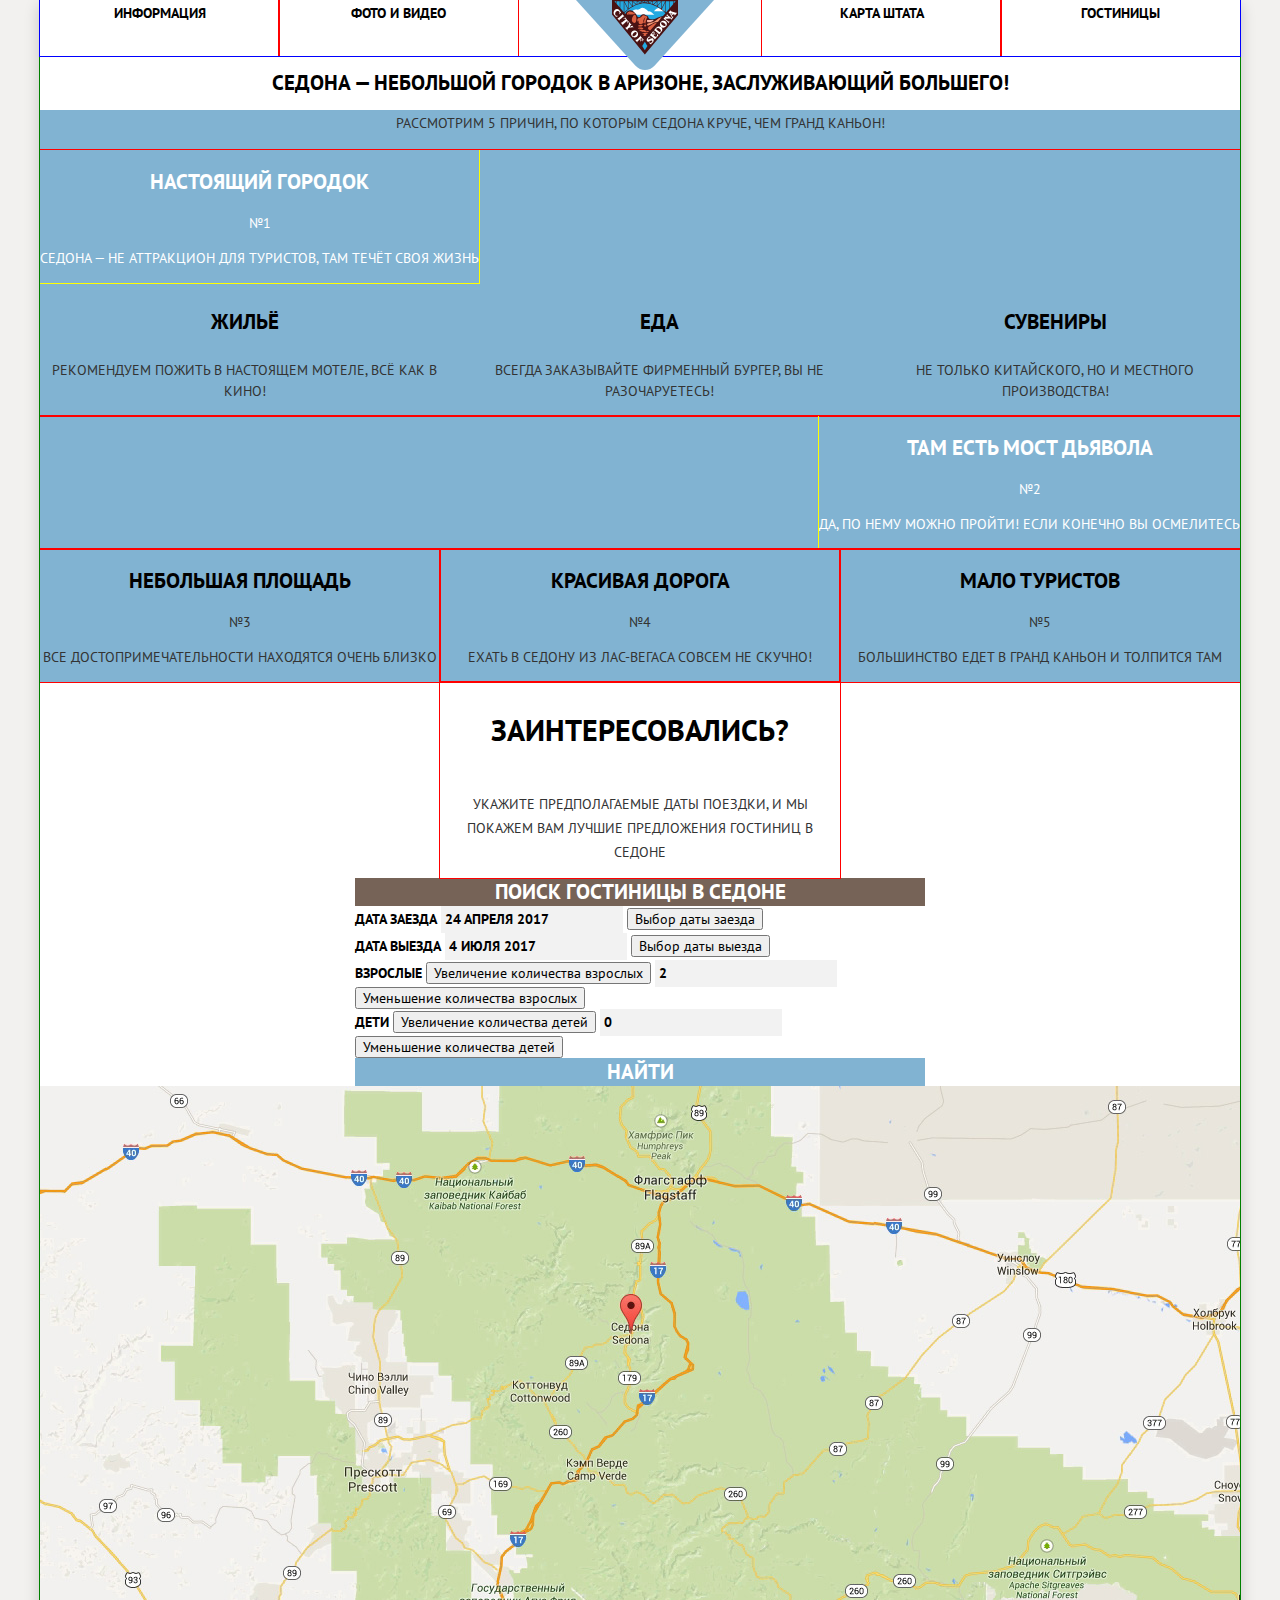
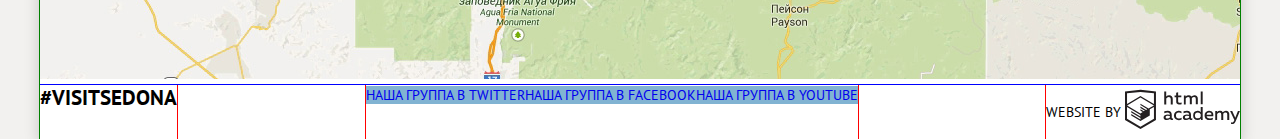
==== index.html @ 9b97a32b "Добавляет макросетки в index.himl и hotels.html" ====
<!DOCTYPE html>
<html lang="ru">

<head>
  <meta charset="utf-8">
  <title>Сайт города Седона</title>
  <link href="https://fonts.googleapis.com/css?family=PT+Sans:400,700&display=swap&subset=cyrillic" rel="stylesheet">
  <link href="css/normalize.css" rel="stylesheet">
  <link href="css/style.css" rel="stylesheet">
</head>

<body>
  <div class="wrapper">
    <!-- Шапка сайта -->
    <header class="header">
      <img class="header__logo" src="img/logo-sedona.svg" width="140" height="70" alt="Лого сайта Седона">
      <nav class="header__navigaion navigation-header">
        <ul class="navigation-header__list">
          <li class="navigation-header__item">
            <a class="navigation-header__link" href="info.html">Информация</a>
          </li>
          <li class="navigation-header__item">
            <a class="navigation-header__link" href="media.html">Фото и видео</a>
          </li>
          <li class="navigation-header__item">
            <a class="navigation-header__link" href="maps.html">Карта штата</a>
          </li>
          <li class="navigation-header__item">
            <a class="navigation-header__link" href="hotels.html">Гостиницы</a>
          </li>
        </ul>
      </nav>
    </header>

    <!-- Главное содержимое страницы -->
    <main class="main">
      <div class="welcome-banner"></div>
      <h1 class="main__title">Седона — небольшой городок в Аризоне,
        заслуживающий большего!
      </h1>

      <!-- Раздел преимуществ -->
      <section class="features">
        <h2 class="visually-hidden">Преимущества</h2>
        <p class="features__title">Рассмотрим 5 причин, по которым Седона круче, чем гранд каньон!</p>
        <ul class="features__list">
          <li class="features__item features-item item-image">
            <div class="features__wrapper">
              <h3 class="features-item__title features-item__title--text-white">Настоящий городок</h3>
              <p class="features-item__item-number features-item__item-number--text-white">№1</p>
              <p class="features-item__description features-item__description--text-white">Седона — не аттракцион для
                туристов, там течёт своя жизнь</p>
            </div>
            <ul class="city-attractions">
              <li class="city-attractions__item">
                <h4 class="city-attractions__title">Жильё</h4>
                <p class="city-attractions__description">Рекомендуем пожить в настоящем мотеле, всё как в кино!</p>
              </li>
              <li class="city-attractions__item">
                <h4 class="city-attractions__title">Еда</h4>
                <p class="city-attractions__description">Всегда заказывайте фирменный бургер, вы не разочаруетесь!</p>
              </li>
              <li class="city-attractions__item">
                <h4 class="city-attractions__title">Сувениры</h4>
                <p class="city-attractions__description">Не только китайского, но и местного производства!</p>
              </li>
            </ul>
          </li>
          <li class="features__item features-item item-image">
            <div class="features__wrapper">
              <h3 class="features-item__title features-item__title--text-white">Там есть Мост дьявола</h3>
              <p class="features-item__item-number features-item__item-number--text-white">№2</p>
              <p class="features-item__description features-item__description--text-white">Да, по нему можно пройти! Если
                конечно вы осмелитесь</p>
            </div>
          </li>
          <li class="features__item features-item">
            <h3 class="features-item__title">Небольшая площадь</h3>
            <p class="features-item__item-number">№3</p>
            <p class="features-item__description">Все достопримечательности находятся очень близко</p>
          </li>
          <li class="features__item features-item">
            <h3 class="features-item__title">Красивая дорога</h3>
            <p class="features-item__item-number">№4</p>
            <p class="features-item__description">Ехать в Седону из Лас-Вегаса совсем не скучно!</p>
          </li>
          <li class="features__item features-item">
            <h3 class="features-item__title">Мало туристов</h3>
            <p class="features-item__item-number">№5</p>
            <p class="features-item__description">Большинство едет в гранд каньон и толпится там</p>
          </li>
        </ul>
      </section>

      <!-- Раздел по поиску отеля -->
      <section class="hotel-search">
        <h2 class="visually-hidden">Поиск гостиницы в седоне</h2>
        <div class="hotel-search__wrapper-text">
          <p class="hotel-search__question">Заинтересовались?</p>
          <p class="hotel-search__description">
            Укажите предполагаемые даты поездки,
            и мы покажем вам лучшие предложения гостиниц в седоне
          </p>
        </div>
        <div class="hotel-search__wrapper-form">
          <button class="hotel-search__button hotel-search__button-popup" type="button">Поиск гостиницы в Седоне</button>
          <form class="hotel-search__popup-form" action="https://echo.htmlacademy.ru" method="post">
            <label class="hotel-search__field">
              <span class="hotel-search__field-name">Дата заезда</span>
              <input class="hotel-search__input" type="text" name="arrival-date" value="" placeholder="24 апреля 2017">
              <button class="hotel-search__icon-date" type="button">Выбор даты заезда</button>
            </label>
            <label class="hotel-search__field">
              <span class="hotel-search__field-name">Дата выезда</span>
              <input class="hotel-search__input" type="text" name="departure-date" value="" placeholder="4 июля 2017">
              <button class="hotel-search__icon-date" type="button">Выбор даты выезда</button>
            </label>
            <label class="hotel-search__field">
              <span class="hotel-search__field-name">Взрослые</span>
              <button class="hotel-search__icon-plus" type="button">Увеличение количества взрослых</button>
              <input class="hotel-search__input" type="text" name="adults" value="" placeholder="2">
              <button class="hotel-search__icon-minus" type="button">Уменьшение количества взрослых</button>
            </label>
            <label class="hotel-search__field">
              <span class="hotel-search__field-name">Дети</span>
              <button class="hotel-search__icon-plus" type="button">Увеличение количества детей</button>
              <input class="hotel-search__input" type="text" name="children" value="" placeholder="0">
              <button class="hotel-search__icon-minus" type="button">Уменьшение количества детей</button>
            </label>
            <button class="hotel-search__button hotel-search__button-search" type="submit">Найти</button>
          </form>
        </div>
      </section>

      <!-- Раздел с картой -->
      <section class="map">
        <h2 class="map__title visually-hidden">Карта</h2>
        <a href="#" class="map__link">
          <img class="map__image" src="img/map.jpg" width="1200" height="593" alt="Карта">
        </a>
      </section>

    </main>

    <!-- Подвал сайта -->
    <footer class="footer">
      <span class="footer__hashtag">#visitsedona</span>
      <ul class="footer__socials-list">
        <li class="footer__socials-item">
          <a href="#" class="footer__socials-link footer__socials-link--twitter">Наша группа в Twitter</a>
        </li>
        <li class="footer__socials-item">
          <a href="#" class="footer__socials-link footer__socials-link--facebook">Наша группа в Facebook</a>
        </li>
        <li class="footer__socials-item">
          <a href="#" class="footer__socials-link footer__socials-link--youtube">Наша группа в Youtube</a>
        </li>
      </ul>
      <div class="footer__wrapper-developer">
        <p class="footer__developer-name">Website by</p>
        <span class="footer__logo">
          <a class="footer__developer-link" href="https://htmlacademy.ru/intensive/htmlcss">
            <img class="footer__developer-image" src="img/logo-htmlacademy.svg" width="115" height="41"
              alt="htmlacademy.ru">
          </a>
        </span>
      </div>
    </footer>
  </div>
</body>

</html>
---- css/style.css ----
html {
  box-sizing: border-box;
}

*, *::after, *::before {
  box-sizing: inherit;
}

body {
  margin: 0;
  padding: 0;
  font-family: "PT Sans", Arial, sans-serif;
  font-size: 14px;
  line-height: 21px;
  font-weight: 400;
  color: #000000;
  text-transform: uppercase;
  background-color: #f2f1ef;
}

a {
  text-decoration: none;
}

.visually-hidden {
  position: absolute;
  width: 1px;
  height: 1px;
  margin: -1px;
  border: 0;
  padding: 0;
  white-space: nowrap;
  clip-path: inset(100%);
  clip: rect(0 0 0 0);
  overflow: hidden;
}

.wrapper {
  outline: 1px solid #008000;
  width: 1200px;
  background-color: #ffffff;
  margin: 0 auto;
  box-shadow: 0px 5px 15px 0px rgba(0, 1, 1, 0.2);
}

/* Стили Header */
.header {
  position: relative;
}

.header__logo {
  position: absolute;
  top: 0;
  left: 44.6%;
}

.navigation-header {
  line-height: 26px;
}

.navigation-header__list {
  display: flex;
  align-items: center;
  list-style: none;
  margin: 0;
  padding:0;
  outline: 1px solid blue;
}

.navigation-header__item {
  flex-basis: 239px;
  text-align: center;
  min-height: 56px;
  outline: 1px solid red;
}

.navigation-header__item:nth-child(3) {
  margin-left: auto;
}

.navigation-header__link {
  color: #000000;
  font-weight: 700;
}

.navigation-header__link:hover,
.navigation-header__link:focus {
  color: #81b3d2;
}

.navigation-header__link:active {
  color: rgba(0, 0, 0, 0.3);
}

.navigation-header__link--current {
  color: #766357;
}

/* Стили index.html */

.main__title {
  font-size: 21px;
  line-height: 26px;
  font-weight: 700;
  text-align: center;
}

.features {
  background-color: #81b3d2;
}

.features__list {
  display: flex;
  flex-wrap: wrap;
  list-style: none;
  margin: 0;
  padding: 0;
}

.features__item {
  flex-basis: 1150px;
  flex-grow: 1;
  outline: 1px solid red;
}

.features__wrapper {
  display: inline-block;
  outline: 1px solid yellow;
}

/* .features__item:nth-child(1),
.features__item:nth-child(2) {
  margin-right: auto;
} */

.features__item:nth-child(2) {
  text-align: right;
}

.features__item:nth-child(3),
.features__item:nth-child(4),
.features__item:nth-child(5) {
  flex-basis: 140px;
}

.features__title {
  font-size: 14px;
  line-height: 26px;
  color: #333333;
  text-align: center;
}

.features-item__title {
  font-size: 21px;
  font-weight: 700;
  text-align: center;
}

.features-item__item-number,
.features-item__description {
  color: #333333;
  text-align: center;
}

.features-item__title--text-white,
.features-item__item-number--text-white,
.features-item__description--text-white {
  color: #ffffff;
}

.city-attractions {
  display: flex;
  flex-grow: 1;
  list-style: none;
  margin: 0;
  padding: 0;
  color: #000000;
}

.city-attractions__title {
  font-size: 21px;
  font-weight: 700;
  text-align: center;
}

.city-attractions__description {
  color: #333333;
  text-align: center;
}

.hotel-search__wrapper-text{
  display:flex;
  flex-direction: column;
  align-items: center;
  width: 400px;
  outline: 1px solid red;
  margin: 0 auto;
}

.hotel-search__question {
  font-size: 30px;
  line-height: 36px;
  font-weight: 700;
}

.hotel-search__description {
  line-height: 24px;
  color: #333333;
  text-align: center;
}

.hotel-search__wrapper-form {
  display: flex;
  flex-direction: column;
  width: 570px;
  margin: 0 auto;
}

.hotel-search__button {
  font: inherit;
  font-size: 21px;
  line-height: 26px;
  font-weight: 700;
  color: #ffffff;
  text-align: center;
  vertical-align: middle;
  text-transform: uppercase;

  border: none;
}

.hotel-search__button-popup {
  background-color: #766357;
}

.hotel-search__button-popup:hover,
.hotel-search__button-popup:focus {
  background-color: #604e43;
}

.hotel-search__button-popup:active {
  color: rgba(255, 255, 255, 0.3);
  background-color: #503e33;
}

.hotel-search__popup-form {
  display: flex;
  flex-direction: column;
}

.hotel-search__field-name {
  line-height: 26px;
  font-weight: 700;
}

.hotel-search__input {
  font: inherit;
  font-weight: 700;
  text-transform: uppercase;

  background-color: #f2f2f2;
  border: 2px solid #f2f2f2;
}

.hotel-search__input:hover {
  background-color: #ebebeb;
}

.hotel-search__input:focus {
  background-color: #ffffff;
}

::-moz-placeholder {
  opacity: 1;
}

.hotel-search__input::-webkit-input-placeholder { /* Chrome/Opera/Safari */
  color: #000000;
}
.hotel-search__input::-moz-placeholder { /* Firefox 19+ */
  color: #000000;
}
.hotel-search__input:-ms-input-placeholder { /* IE 10+ */
  color: #000000;
}
.hotel-search__input:-moz-placeholder { /* Firefox 18- */
  color: #000000;
}

.hotel-search__button-search {
  background-color: #81b3d2;
}

.hotel-search__button-search:hover,
.hotel-search__button-search:focus {
  background-color: #669ec0;
}

.hotel-search__button-search:active {
  color: rgba(255, 255, 255, 0.3);
  background-color: #5496bd;
}

.map__image {
  background-color: #f2f1ef;
}

/* Стили hotels.html */

.form-inner {
  display: flex;
  background-color: #5496bd;
  outline: 2px solid blue;
}

.form-inner__form-group:nth-child(2) {
  margin-right: auto;
}

.form-inner__list,
.sorting__list,
.sorting__direction-list,
.catalog__list {
  list-style: none;
  margin: 0;
  padding: 0;
}

.form-inner__form-title {
  font-size: 16px;
  font-weight: 700;
  color: #ffffff;
}

.form-inner__label {
  color: #ffffff;
}

.form-inner__input {
  background-color: transparent;
  border: 2px solid #ffffff;
  border-radius: 2px;
}

.form-inner__input--text {
  color: #ffffff;
  text-align: center;
}

.form-inner__button-show {
  font: inherit;
  color: #ffffff;
  background-color: transparent;
  border: 2px solid #ffffff;
  border-radius: 2px;
  text-align: center;
}

.form-inner__button-show:hover,
.form-inner__button-show:active,
.form-inner__button-show:focus{
  color: #000000;
  background-color: #ffffff;
  border: 2px solid #ffffff;
}

.sorting {
  display: flex;
  align-items: center;
}

.sorting__list,
.sorting__direction-list {
  display: flex;
}

.sorting__list {
  margin-right: auto;
}

.sorting__text,
.catalog__title-link {
  font-size: 21px;
  line-height: 26px;
  font-weight: 700;
}

.sorting__title,
.sorting__link {
  font-size: 12px;
  line-height: 18px;
}

.sorting__link,
.sorting__direction-link {
  color: rgba(0, 0, 0, 0.3);
}

.sorting__link {
  border-bottom: 1px dotted #81b3d2;
}

.sorting__link:hover,
.sorting__link:focus,
.sorting__direction-link:hover,
.sorting__direction-link:focus {
  color: #81b3d2;
}

.sorting__link:active,
.sorting__direction-link:active {
  color: #000000;
  border: none;
}

.sorting__link--current,
.sorting__direction-link--current {
  color: #81b3d2;
}

.catalog__item {
  display: flex;
  outline: 2px solid orange;
}

.catalog__image {
  background-color: #5496bd;
}

.catalog__title {
  margin: 0;
  padding: 0;
}

.catalog__title-link {
  color: #000000;
}

.catalog__title-link:hover,
.catalog__title-link:focus {
  color: #81b3d2;
}

.catalog__title-link:active {
  color: rgba(0, 0, 0, 0.3);
}

.catalog__container {
  display: flex;
}

.catalog__type-hotel,
.catalog__cost {
  color: #333333;
}

.catalog__button {
  color: #ffffff;
  font-weight: 700;
  text-align: center;
}

.catalog__button--more-details {
  background-color: #81b3d2;
}

.catalog__button--more-details:hover,
.catalog__button--more-details:focus {
  background-color: #669ec0;
}

.catalog__button--more-details:active {
  color: rgba(255, 255, 255, 0.3);
  background-color: #5496bd;
}

.catalog__button--booking {
  background-color: #766357;
}

.catalog__button--booking:hover,
.catalog__button--booking:focus {
  background-color: #604e43;
}

.catalog__button--booking:active {
  color: rgba(255, 255, 255, 0.3);
  background-color: #503e33;
}

.catalog__raiting {
  margin-left: auto;
}

.catalog__raiting-stars {
  background-color: #81b3d2;
}

.catalog__raiting-numbers {
  color: #666666;
  text-align: center;
  background-color: #f2f2f2;
}

/* Стили Footer */

.footer {
  display: flex;
  outline: 1px solid blue;
}

.footer__hashtag {
  outline: 1px solid red;
  margin-right: auto;
  font-size: 21px;
  font-weight: 700;
  line-height: 26px;
  color: #000000;
}

.footer__socials-list {
  display: flex;
  outline: 1px solid red;
  list-style: none;
  margin: 0;
  padding: 0;
}

.footer__socials-link {
  background-color: #81b3d2;
}

.footer__socials-link:hover,
.footer__socials-link:focus {
  background-color: #669ec0;;
}

.footer__socials-link:active {
  background-color: #5496bd;;;
}

.footer__wrapper-developer {
  outline: 1px solid red;
  margin-left: auto;
}

.footer__developer-name {
  display: inline-block;
  line-height: 26px;
  vertical-align: middle;
}

.footer__logo {
  display: inline-block;
  vertical-align: middle;
}
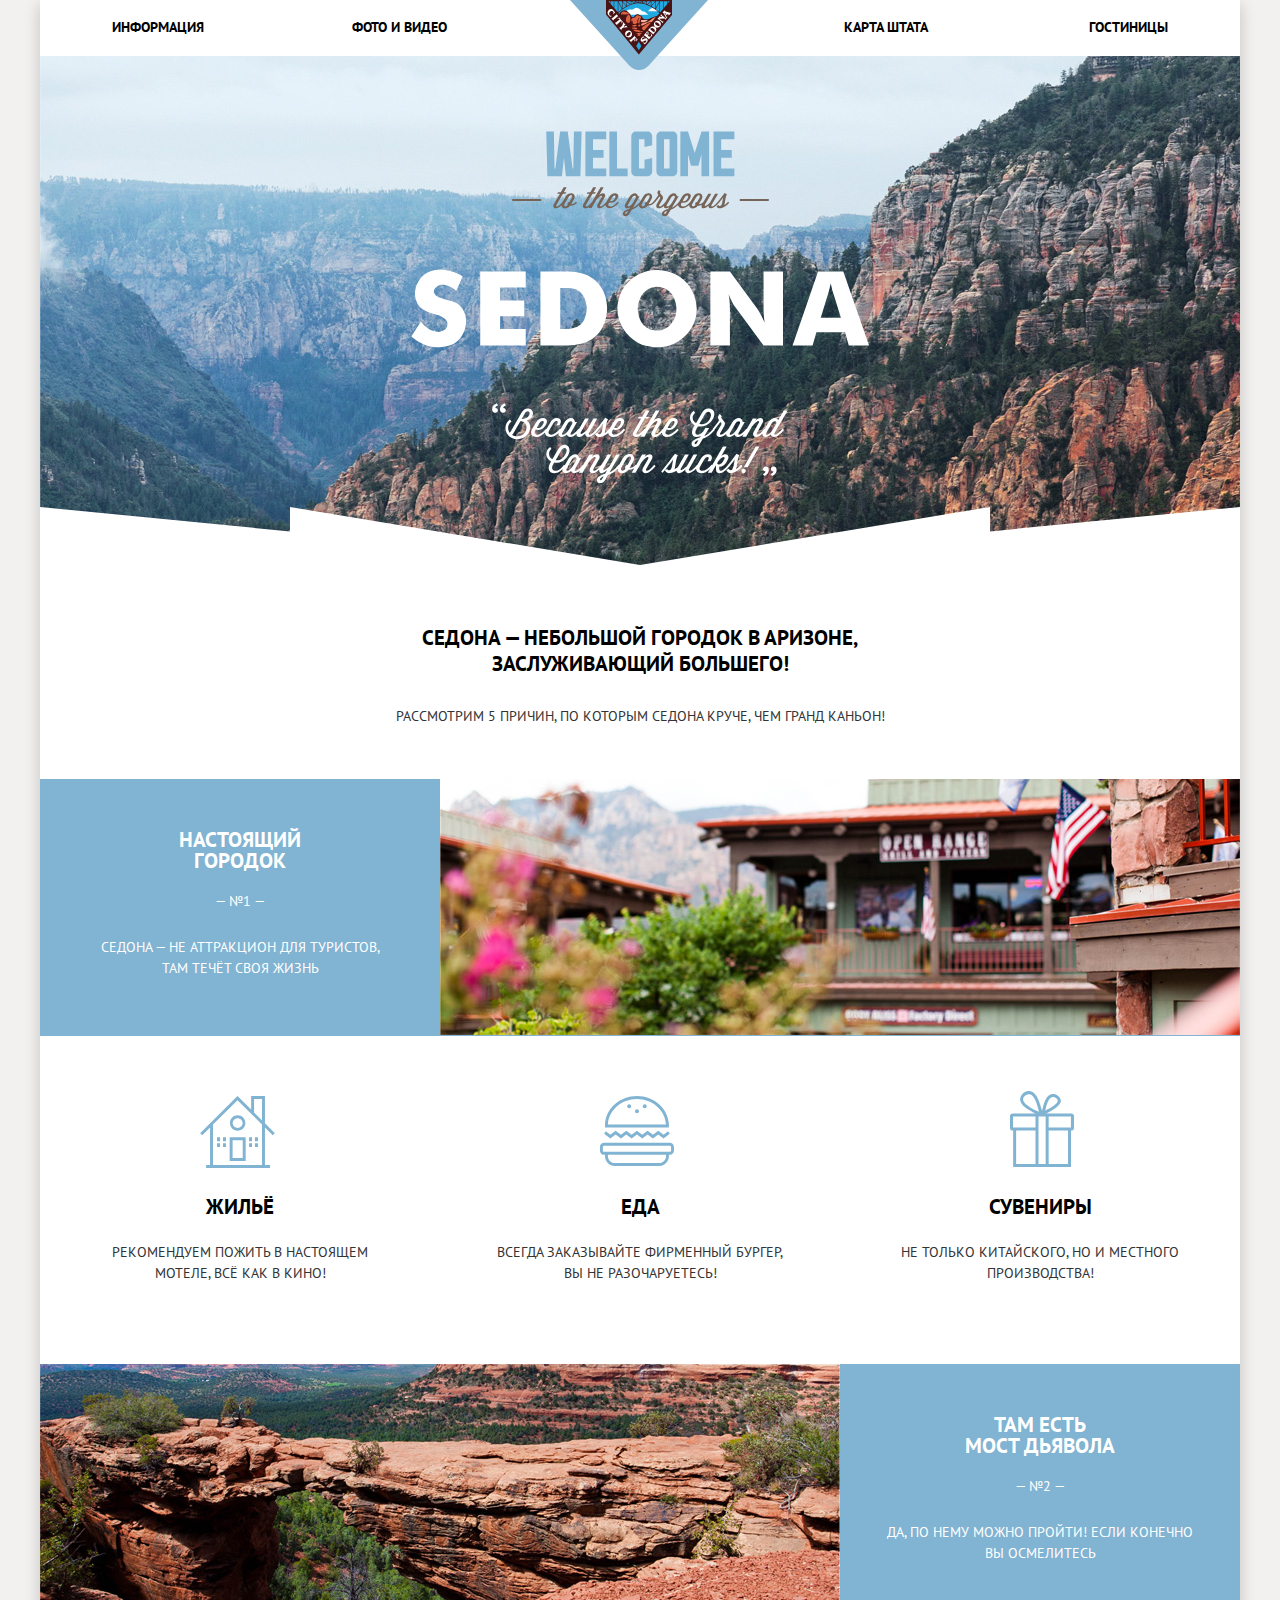
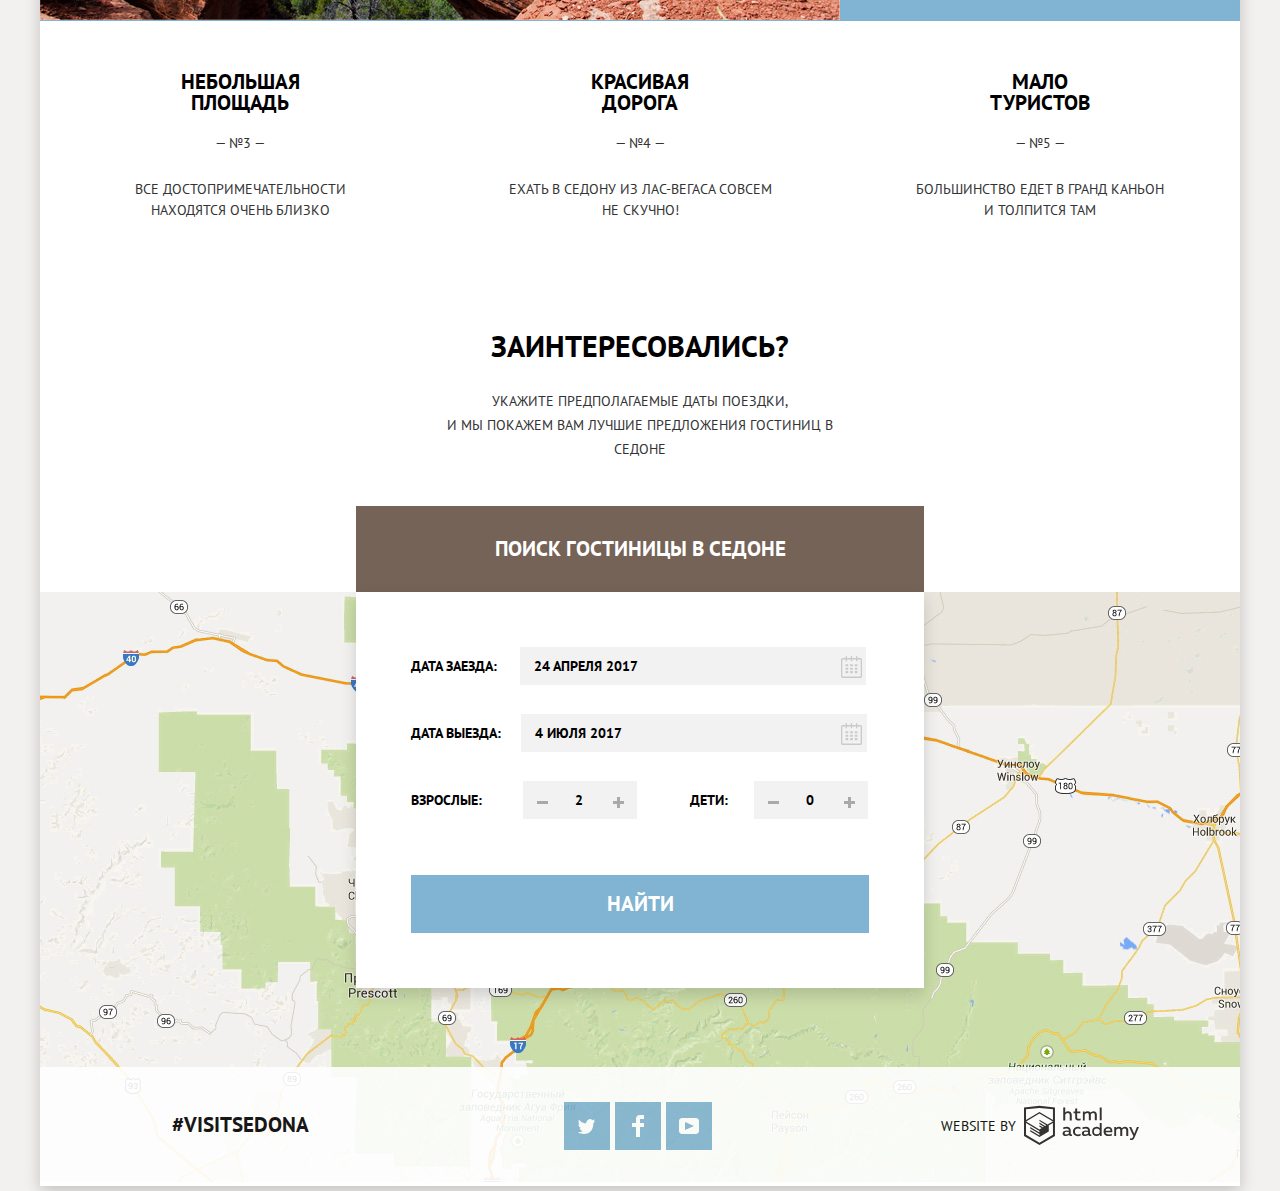
==== commit 6a393ac5: "Добавляет разметку и стиля для декоративных элеметнов" ====
--- a/index.html
+++ b/index.html
@@ -16,16 +16,16 @@
       <img class="header__logo" src="img/logo-sedona.svg" width="140" height="70" alt="Лого сайта Седона">
       <nav class="header__navigaion navigation-header">
         <ul class="navigation-header__list">
-          <li class="navigation-header__item">
+          <li class="navigation-header__item navigation-header__item--left">
             <a class="navigation-header__link" href="info.html">Информация</a>
           </li>
-          <li class="navigation-header__item">
+          <li class="navigation-header__item navigation-header__item--left">
             <a class="navigation-header__link" href="media.html">Фото и видео</a>
           </li>
-          <li class="navigation-header__item">
+          <li class="navigation-header__item navigation-header__item--right">
             <a class="navigation-header__link" href="maps.html">Карта штата</a>
           </li>
-          <li class="navigation-header__item">
+          <li class="navigation-header__item navigation-header__item--right">
             <a class="navigation-header__link" href="hotels.html">Гостиницы</a>
           </li>
         </ul>
@@ -46,48 +46,48 @@
         <ul class="features__list">
           <li class="features__item features-item item-image">
             <div class="features__wrapper">
-              <h3 class="features-item__title features-item__title--text-white">Настоящий городок</h3>
+              <h3 class="features-item__title features-item__title--text-white">Настоящий<br>городок</h3>
               <p class="features-item__item-number features-item__item-number--text-white">№1</p>
               <p class="features-item__description features-item__description--text-white">Седона — не аттракцион для
-                туристов, там течёт своя жизнь</p>
+                туристов,<br>там течёт своя жизнь</p>
             </div>
             <ul class="city-attractions">
               <li class="city-attractions__item">
                 <h4 class="city-attractions__title">Жильё</h4>
-                <p class="city-attractions__description">Рекомендуем пожить в настоящем мотеле, всё как в кино!</p>
+                <p class="city-attractions__description">Рекомендуем пожить в настоящем<br> мотеле, всё как в кино!</p>
               </li>
               <li class="city-attractions__item">
                 <h4 class="city-attractions__title">Еда</h4>
-                <p class="city-attractions__description">Всегда заказывайте фирменный бургер, вы не разочаруетесь!</p>
+                <p class="city-attractions__description">Всегда заказывайте фирменный бургер,<br> вы не разочаруетесь!</p>
               </li>
               <li class="city-attractions__item">
                 <h4 class="city-attractions__title">Сувениры</h4>
-                <p class="city-attractions__description">Не только китайского, но и местного производства!</p>
+                <p class="city-attractions__description">Не только китайского, но и местного<br> производства!</p>
               </li>
             </ul>
           </li>
           <li class="features__item features-item item-image">
-            <div class="features__wrapper">
-              <h3 class="features-item__title features-item__title--text-white">Там есть Мост дьявола</h3>
+            <div class="features__wrapper features__wrapper--right">
+              <h3 class="features-item__title features-item__title--text-white">Там есть<br> Мост дьявола</h3>
               <p class="features-item__item-number features-item__item-number--text-white">№2</p>
               <p class="features-item__description features-item__description--text-white">Да, по нему можно пройти! Если
-                конечно вы осмелитесь</p>
+                конечно<br> вы осмелитесь</p>
             </div>
           </li>
           <li class="features__item features-item">
-            <h3 class="features-item__title">Небольшая площадь</h3>
+            <h3 class="features-item__title">Небольшая<br> площадь</h3>
             <p class="features-item__item-number">№3</p>
-            <p class="features-item__description">Все достопримечательности находятся очень близко</p>
+            <p class="features-item__description">Все достопримечательности<br> находятся очень близко</p>
           </li>
           <li class="features__item features-item">
-            <h3 class="features-item__title">Красивая дорога</h3>
+            <h3 class="features-item__title">Красивая<br> дорога</h3>
             <p class="features-item__item-number">№4</p>
-            <p class="features-item__description">Ехать в Седону из Лас-Вегаса совсем не скучно!</p>
+            <p class="features-item__description">Ехать в Седону из Лас-Вегаса совсем<br> не скучно!</p>
           </li>
           <li class="features__item features-item">
-            <h3 class="features-item__title">Мало туристов</h3>
+            <h3 class="features-item__title">Мало<br> туристов</h3>
             <p class="features-item__item-number">№5</p>
-            <p class="features-item__description">Большинство едет в гранд каньон и толпится там</p>
+            <p class="features-item__description">Большинство едет в гранд каньон<br> и толпится там</p>
           </li>
         </ul>
       </section>
@@ -98,7 +98,7 @@
         <div class="hotel-search__wrapper-text">
           <p class="hotel-search__question">Заинтересовались?</p>
           <p class="hotel-search__description">
-            Укажите предполагаемые даты поездки,
+            Укажите предполагаемые даты поездки,<br>
             и мы покажем вам лучшие предложения гостиниц в седоне
           </p>
         </div>
@@ -106,27 +106,61 @@
           <button class="hotel-search__button hotel-search__button-popup" type="button">Поиск гостиницы в Седоне</button>
           <form class="hotel-search__popup-form" action="https://echo.htmlacademy.ru" method="post">
             <label class="hotel-search__field">
-              <span class="hotel-search__field-name">Дата заезда</span>
-              <input class="hotel-search__input" type="text" name="arrival-date" value="" placeholder="24 апреля 2017">
-              <button class="hotel-search__icon-date" type="button">Выбор даты заезда</button>
+              <span class="hotel-search__field-name hotel-search__field-name--arrival-date">Дата заезда:</span>
+              <input class="hotel-search__input hotel-search__input--date" type="text" name="arrival-date" value="" placeholder="24 апреля 2017">
+              <button class="hotel-search__icon-date" type="button">
+                <span class="visually-hidden hotel-search__icon-date-text">
+                  Выбор даты заезда
+                </span>
+                <svg xmlns="http://www.w3.org/2000/svg" width="21" height="22" viewbox="0 0 21 22">
+                  <path d="M19.251 2.025h-2.845V.648c0-.381-.294-.689-.656-.689-.363 0-.656.308-.656.689v1.377h-3.938V.648c0-.381-.294-.689-.655-.689-.363 0-.657.308-.657.689v1.377H5.906V.648c0-.381-.294-.689-.656-.689-.363 0-.657.308-.657.689v1.377H1.75C.784 2.025 0 2.847 0 3.862v16.302C0 21.179.784 22 1.75 22h17.501c.966 0 1.749-.821 1.749-1.836V3.862c0-1.015-.783-1.837-1.749-1.837zm.437 18.139a.448.448 0 0 1-.437.459H1.75a.45.45 0 0 1-.438-.459V3.862a.45.45 0 0 1 .438-.459h2.844v1.378c0 .381.294.689.657.689.362 0 .656-.308.656-.689V3.403h3.938v1.378c0 .381.294.689.657.689.361 0 .655-.308.655-.689V3.403h3.938v1.378c0 .381.293.689.656.689.362 0 .656-.308.656-.689V3.403h2.845c.241 0 .437.206.437.459v16.302z"/>
+                  <path d="M4.594 8.225h2.625v2.066H4.594zM4.594 11.668h2.625v2.067H4.594zM4.594 15.112h2.625v2.066H4.594zM9.188 15.112h2.625v2.066H9.188zM9.188 11.668h2.625v2.067H9.188zM9.188 8.225h2.625v2.066H9.188zM13.781 15.112h2.625v2.066h-2.625zM13.781 11.668h2.625v2.067h-2.625zM13.781 8.225h2.625v2.066h-2.625z"/>
+                </svg>
+              </button>
             </label>
             <label class="hotel-search__field">
-              <span class="hotel-search__field-name">Дата выезда</span>
-              <input class="hotel-search__input" type="text" name="departure-date" value="" placeholder="4 июля 2017">
-              <button class="hotel-search__icon-date" type="button">Выбор даты выезда</button>
+              <span class="hotel-search__field-name hotel-search__field-name--departure-date">Дата выезда:</span>
+              <input class="hotel-search__input hotel-search__input--date" type="text" name="departure-date" value="" placeholder="4 июля 2017">
+              <button class="hotel-search__icon-date" type="button">
+                <span class="visually-hidden hotel-search__icon-date-text">
+                  Выбор даты выезда
+                </span>
+                <svg xmlns="http://www.w3.org/2000/svg" width="21" height="22" viewbox="0 0 21 22">
+                  <path d="M19.251 2.025h-2.845V.648c0-.381-.294-.689-.656-.689-.363 0-.656.308-.656.689v1.377h-3.938V.648c0-.381-.294-.689-.655-.689-.363 0-.657.308-.657.689v1.377H5.906V.648c0-.381-.294-.689-.656-.689-.363 0-.657.308-.657.689v1.377H1.75C.784 2.025 0 2.847 0 3.862v16.302C0 21.179.784 22 1.75 22h17.501c.966 0 1.749-.821 1.749-1.836V3.862c0-1.015-.783-1.837-1.749-1.837zm.437 18.139a.448.448 0 0 1-.437.459H1.75a.45.45 0 0 1-.438-.459V3.862a.45.45 0 0 1 .438-.459h2.844v1.378c0 .381.294.689.657.689.362 0 .656-.308.656-.689V3.403h3.938v1.378c0 .381.294.689.657.689.361 0 .655-.308.655-.689V3.403h3.938v1.378c0 .381.293.689.656.689.362 0 .656-.308.656-.689V3.403h2.845c.241 0 .437.206.437.459v16.302z"/>
+                  <path d="M4.594 8.225h2.625v2.066H4.594zM4.594 11.668h2.625v2.067H4.594zM4.594 15.112h2.625v2.066H4.594zM9.188 15.112h2.625v2.066H9.188zM9.188 11.668h2.625v2.067H9.188zM9.188 8.225h2.625v2.066H9.188zM13.781 15.112h2.625v2.066h-2.625zM13.781 11.668h2.625v2.067h-2.625zM13.781 8.225h2.625v2.066h-2.625z"/>
+                </svg>
+              </button>
             </label>
-            <label class="hotel-search__field">
-              <span class="hotel-search__field-name">Взрослые</span>
-              <button class="hotel-search__icon-plus" type="button">Увеличение количества взрослых</button>
-              <input class="hotel-search__input" type="text" name="adults" value="" placeholder="2">
-              <button class="hotel-search__icon-minus" type="button">Уменьшение количества взрослых</button>
-            </label>
-            <label class="hotel-search__field">
-              <span class="hotel-search__field-name">Дети</span>
-              <button class="hotel-search__icon-plus" type="button">Увеличение количества детей</button>
-              <input class="hotel-search__input" type="text" name="children" value="" placeholder="0">
-              <button class="hotel-search__icon-minus" type="button">Уменьшение количества детей</button>
-            </label>
+            <div class="hotel-search__wrapper-label">
+              <label class="hotel-search__field">
+                <span class="hotel-search__field-name hotel-search__field-name--adults">Взрослые:</span>
+                <button class="hotel-search__icon-minus" type="button">
+                  <span class="visually-hidden hotel-search__icon-minus-text">
+                    Уменьшение количества взрослых
+                  </span>
+                </button>
+                <input class="hotel-search__input hotel-search__input--people-number" type="text" name="adults" value="" placeholder="2">
+                <button class="hotel-search__icon-plus" type="button">
+                  <span class="visually-hidden hotel-search__icon-plus-text">
+                    Увеличение количества взрослых
+                  </span>
+                </button>
+              </label>
+              <label class="hotel-search__field">
+                <span class="hotel-search__field-name hotel-search__field-name--children">Дети:</span>
+                <button class="hotel-search__icon-minus" type="button">
+                  <span class="visually-hidden hotel-search__icon-minus-text">
+                    Уменьшение количества детей
+                  </span>
+                </button>
+                <input class="hotel-search__input hotel-search__input--people-number" type="text" name="children" value="" placeholder="0">
+                <button class="hotel-search__icon-plus" type="button">
+                  <span span class="visually-hidden hotel-search__icon-plus-text">
+                    Увеличение количества детей
+                  </span>
+                </button>
+              </label>
+            </div>
             <button class="hotel-search__button hotel-search__button-search" type="submit">Найти</button>
           </form>
         </div>
@@ -135,9 +169,8 @@
       <!-- Раздел с картой -->
       <section class="map">
         <h2 class="map__title visually-hidden">Карта</h2>
-        <a href="#" class="map__link">
-          <img class="map__image" src="img/map.jpg" width="1200" height="593" alt="Карта">
-        </a>
+        <iframe src="https://www.google.com/maps/embed?pb=!1m18!1m12!1m3!1d418951.79386416427!2d-111.40577700808174!3d34.88052328887063!2m3!1f0!2f0!3f0!3m2!1i1024!2i768!4f13.1!3m3!1m2!1s0x872da132f942b00d%3A0x5548c523fa6c8efd!2z0KHQtdC00L7QvdCwLCDQkNGA0LjQt9C-0L3QsCA4NjMzNiwg0KHQqNCQ!5e0!3m2!1sru!2sru!4v1569522202751!5m2!1sru!2sru" width="1200" height="593" style="border:0;" allowfullscreen="">
+        </iframe>
       </section>
 
     </main>
@@ -147,21 +180,40 @@
       <span class="footer__hashtag">#visitsedona</span>
       <ul class="footer__socials-list">
         <li class="footer__socials-item">
-          <a href="#" class="footer__socials-link footer__socials-link--twitter">Наша группа в Twitter</a>
+          <a href="#" class="footer__socials-link footer__socials-link--twitter" aria-label="Наша группа в Twitter">
+            <span class="visually-hidden">Наша группа в Twitter</span>
+            <svg xmlns="http://www.w3.org/2000/svg" xmlns:xlink="http://www.w3.org/1999/xlink" width="17" height="15" viewbox="0 0 17 15">
+              <path fill="#FFF" d="M10.95.144c1.685-.496 2.984.27 3.577 1.179.673-.231 1.331-.481 2.011-.708a2.345 2.345 0 0 1-.857 1.768c.685.17 1.304-.491 1.304-.491-.169 1-1.006 1.788-1.563 2.024-.231 6.75-3.175 11.217-10.077 11.082h-.446c-.41 0-4.164-.46-4.898-1.887 2.271.196 3.893-.422 4.693-1.177-.96-.3-2.679-.477-2.979-2.95.349.106.564.228 1.19.119C1.705 8.247.374 7.53.448 5.33c.285.328 1.067.536 1.34.472C1.085 5.561-.182 2.442.894.85c1.818 1.854 3.735 3.606 7.152 3.773C8.254 2.33 9.183.793 10.95.144z"/>
+            </svg>
+          </a>
         </li>
         <li class="footer__socials-item">
-          <a href="#" class="footer__socials-link footer__socials-link--facebook">Наша группа в Facebook</a>
+          <a href="#" class="footer__socials-link footer__socials-link--facebook" aria-label="Наша группа в Facebook">
+            <span class="visually-hidden">Наша группа в Facebook</span>
+            <svg xmlns="http://www.w3.org/2000/svg" width="12" height="22" viewbox="0 0 12 22">
+              <path fill="#FFF" d="M12 4V0H8a4 4 0 0 0-4 4v4H0v4h4v10h4V12h4V8H8V4h4z"/>
+            </svg>
+          </a>
         </li>
         <li class="footer__socials-item">
-          <a href="#" class="footer__socials-link footer__socials-link--youtube">Наша группа в Youtube</a>
+          <a href="#" class="footer__socials-link footer__socials-link--youtube" aria-label="Наша группа в Youtube">
+            <span class="visually-hidden">Наша группа в Youtube</span>
+            <svg xmlns="http://www.w3.org/2000/svg" xmlns:xlink="http://www.w3.org/1999/xlink" width="20" height="16" viewbox="0 0 20 16">
+              <path fill="#FFF" d="M17 0H3C1.35 0 0 1.35 0 3v10c0 1.65 1.35 3 3 3h14c1.65 0 3-1.35 3-3V3c0-1.65-1.35-3-3-3zM6.027 11.998V4.002L15.014 8l-8.987 3.998z"/>
+            </svg>
+
+          </a>
         </li>
       </ul>
       <div class="footer__wrapper-developer">
         <p class="footer__developer-name">Website by</p>
         <span class="footer__logo">
           <a class="footer__developer-link" href="https://htmlacademy.ru/intensive/htmlcss">
-            <img class="footer__developer-image" src="img/logo-htmlacademy.svg" width="115" height="41"
-              alt="htmlacademy.ru">
+            <!-- <img class="footer__developer-image" src="img/logo-htmlacademy.svg" width="115" height="41"
+              alt="htmlacademy.ru"> -->
+            <svg id="Layer_1" data-name="Layer 1" xmlns="http://www.w3.org/2000/svg" width="115" height="41" viewbox="0 0 108.08 36.85"><title>logo-htmlacademy-small1</title>
+              <path d="M44.61,26.88a2,2,0,0,0,.55-0.1v1.33a3.25,3.25,0,0,1-1.18.21,1.67,1.67,0,0,1-1.67-1,4.84,4.84,0,0,1-3.14,1.08c-1.51,0-2.91-.83-2.91-2.55,0-2.13,2-2.79,3.71-2.79a11.08,11.08,0,0,1,2.17.25v-0.3c0-1-.76-1.77-2.19-1.77a7.42,7.42,0,0,0-3,.64v-1.7a10.21,10.21,0,0,1,3.19-.55c2.36,0,3.81,1.12,3.81,3.65v3a0.54,0.54,0,0,0,.49.59h0.17Zm-6.44-1.13A1.35,1.35,0,0,0,39.63,27h0.11a3.39,3.39,0,0,0,2.41-1V24.58a9.72,9.72,0,0,0-1.81-.21c-1,0-2.16.33-2.16,1.38h0Zm12.36-6.11a5,5,0,0,1,2.57.64V22a4.08,4.08,0,0,0-2.3-.7,2.75,2.75,0,1,0,0,5.49,5,5,0,0,0,2.43-.64v1.71a6.27,6.27,0,0,1-2.76.57A4.21,4.21,0,0,1,46,24.51q0-.21,0-0.41a4.32,4.32,0,0,1,4.18-4.46h0.38Zm12.17,7.24a2,2,0,0,0,.55-0.1v1.33a3.25,3.25,0,0,1-1.18.21,1.67,1.67,0,0,1-1.67-1,4.84,4.84,0,0,1-3.14,1.08c-1.51,0-2.91-.83-2.91-2.55,0-2.13,2-2.79,3.71-2.79a11.08,11.08,0,0,1,2.17.25v-0.3c0-1-.76-1.77-2.19-1.77a7.42,7.42,0,0,0-3,.64v-1.7a10.21,10.21,0,0,1,3.19-.55c2.36,0,3.81,1.12,3.81,3.65v3a0.54,0.54,0,0,0,.49.59h0.17Zm-6.44-1.13A1.35,1.35,0,0,0,57.73,27h0.11a3.39,3.39,0,0,0,2.41-1V24.58a9.72,9.72,0,0,0-1.81-.21c-1.06,0-2.16.33-2.16,1.38h0ZM73,16V28.2H71.35V26.88a3.88,3.88,0,0,1-3.19,1.54,4.4,4.4,0,0,1,0-8.78,3.81,3.81,0,0,1,3,1.3V16H73Zm-4.53,5.22a2.76,2.76,0,1,0,0,5.52A2.86,2.86,0,0,0,71.15,25V23A2.91,2.91,0,0,0,68.49,21.27ZM79,19.64c3.31,0,4.46,2.68,3.92,5.09H76.7c0.21,1.5,1.67,2.11,3.19,2.11a6.11,6.11,0,0,0,2.64-.59v1.6a7.14,7.14,0,0,1-3,.57C77,28.42,74.78,27,74.78,24a4.18,4.18,0,0,1,4-4.39H79Zm0.09,1.54a2.28,2.28,0,0,0-2.44,2.1v0.06H81.3A2,2,0,0,0,79.13,21.18Zm5.73,7V19.87h1.65v1a3.81,3.81,0,0,1,2.78-1.27A2.86,2.86,0,0,1,91.89,21a4.12,4.12,0,0,1,2.91-1.33A3.06,3.06,0,0,1,98,23V28.2h-1.9V23.05a1.59,1.59,0,0,0-1.42-1.75H94.42a2.8,2.8,0,0,0-2.07,1.12V28.2h-1.9V23.05A1.59,1.59,0,0,0,89,21.31H88.8a3,3,0,0,0-2.21,1.29v5.63H84.86Zm21.31-8.33h1.9l-3.91,9.46c-0.9,2.17-2.09,2.86-3.35,2.86a4.76,4.76,0,0,1-1.1-.14V30.46a2.86,2.86,0,0,0,.85.12c0.9,0,1.58-.64,2.07-1.9l0.17-.42-4-8.4h2l2.86,6.29ZM38.73,1.46V6.22a3.81,3.81,0,0,1,2.7-1.14,3.25,3.25,0,0,1,3.44,3.4v5.15H43V8.72a1.81,1.81,0,0,0-1.61-2h-0.3a2.93,2.93,0,0,0-2.32,1.39v5.52h-1.9V1.46h1.9ZM49.94,2.31v3h3V6.91h-3v3.81c0,1.1.5,1.46,1.58,1.46a4.49,4.49,0,0,0,1.69-.33v1.6A6.8,6.8,0,0,1,51,13.8a2.55,2.55,0,0,1-2.86-2.74V6.89H46.58V5.26h1.5V2.74Zm5.4,11.31V5.28H57v1A3.81,3.81,0,0,1,59.77,5a2.86,2.86,0,0,1,2.6,1.33A4.12,4.12,0,0,1,65.28,5,3.06,3.06,0,0,1,68.44,8.4v5.21h-1.9V8.46a1.59,1.59,0,0,0-1.42-1.75H64.89a2.8,2.8,0,0,0-2.07,1.12v5.78h-1.9V8.46A1.59,1.59,0,0,0,59.5,6.71H59.27A3,3,0,0,0,57.06,8v5.63H55.34ZM71.17,1.45H73V13.6H71.17V1.45ZM14.71,0H14.55L0,1.54V28.21l14.55,8.66,14.55-8.66V1.54Zm12.5,27.1L14.55,34.64,1.9,27.12V16.18l12.59,7.5V25L5.86,19.9v1.31l8.68,5.21v1.39L5.87,22.65V24l8.68,5.21,8.75-5.24V18.31L27.2,16V27.12Zm0-12.53-3.48,2-1.6,1L14.51,13v1.31L21,18.23H21l-0.14.09-1,.54-5.37-3.2V17l4.24,2.52-1,.67-3.2-1.9v1.31l2.1,1.24L14.5,22.1,2,14.65,14.51,7.11Zm0-1.32L14.49,5.76,1.91,13.25v-10L14.56,1.92,27.21,3.25v10h0Z" transform="translate(0 -0.02)" fill="#231f20"/>
+            </svg>
           </a>
         </span>
       </div>
--- a/css/style.css
+++ b/css/style.css
@@ -9,12 +9,14 @@
 body {
   margin: 0;
   padding: 0;
+
   font-family: "PT Sans", Arial, sans-serif;
   font-size: 14px;
   line-height: 21px;
   font-weight: 400;
+  text-transform: uppercase;
+
   color: #000000;
-  text-transform: uppercase;
   background-color: #f2f1ef;
 }
 
@@ -22,56 +24,68 @@
   text-decoration: none;
 }
 
-.visually-hidden {
+.visually-hidden:not(:focus):not(:active),
+input[type="checkbox"].visually-hidden,
+input[type="radio"].visually-hidden {
   position: absolute;
+
   width: 1px;
   height: 1px;
   margin: -1px;
   border: 0;
   padding: 0;
+
   white-space: nowrap;
+
   clip-path: inset(100%);
   clip: rect(0 0 0 0);
   overflow: hidden;
 }
 
 .wrapper {
-  outline: 1px solid #008000;
   width: 1200px;
+  margin: 0 auto;
+
   background-color: #ffffff;
-  margin: 0 auto;
   box-shadow: 0px 5px 15px 0px rgba(0, 1, 1, 0.2);
 }
 
 /* Стили Header */
 .header {
   position: relative;
+
+  padding-right: 72px;
+  padding-left: 72px;
 }
 
 .header__logo {
   position: absolute;
   top: 0;
-  left: 44.6%;
-}
-
-.navigation-header {
-  line-height: 26px;
+  left: 529px;
 }
 
 .navigation-header__list {
   display: flex;
   align-items: center;
+
+  margin: 0;
+  padding:0;
+
   list-style: none;
-  margin: 0;
-  padding:0;
-  outline: 1px solid blue;
 }
 
 .navigation-header__item {
-  flex-basis: 239px;
-  text-align: center;
-  min-height: 56px;
-  outline: 1px solid red;
+  width: 240px;
+  padding-top: 14px;
+  padding-bottom: 16px;
+}
+
+.navigation-header__item--left {
+  text-align: left;
+}
+
+.navigation-header__item--right {
+  text-align: right;
 }
 
 .navigation-header__item:nth-child(3) {
@@ -79,8 +93,10 @@
 }
 
 .navigation-header__link {
+  line-height: 26px;
+  font-weight: 700;
   color: #000000;
-  font-weight: 700;
+
 }
 
 .navigation-header__link:hover,
@@ -98,17 +114,40 @@
 
 /* Стили index.html */
 
+.welcome-banner {
+  margin-bottom: 60px;
+
+  height: 509px;
+
+  background-image:
+    url("../img/intro-mask.svg"),
+    url("../img/intro-welcome.svg"),
+    url("../img/mountain.jpg");
+
+  background-position:
+    left 0 bottom -2px,
+    center 75px,
+    0 -56px;
+
+  background-size:
+    1200px 60px,
+    459px 353px,
+    1200px 773px;
+
+  background-repeat: no-repeat;
+}
+
 .main__title {
+  width: 440px;
+  margin: 0 auto;
+  margin-bottom: 26px;
+
   font-size: 21px;
   line-height: 26px;
   font-weight: 700;
   text-align: center;
 }
 
-.features {
-  background-color: #81b3d2;
-}
-
 .features__list {
   display: flex;
   flex-wrap: wrap;
@@ -118,32 +157,52 @@
 }
 
 .features__item {
-  flex-basis: 1150px;
+  flex-basis: 400px;
   flex-grow: 1;
-  outline: 1px solid red;
+
+  padding-top: 50px;
 }
 
 .features__wrapper {
-  display: inline-block;
-  outline: 1px solid yellow;
-}
-
-/* .features__item:nth-child(1),
+  position: relative;
+
+  width: 400px;
+}
+
+.features__wrapper--right {
+  margin-left: auto;
+}
+
+.features__item:nth-child(1) {
+  background-image: url("../img/feature-1.jpg");
+  background-position: top 0 right 0;
+  background-size: 800px 256px;
+  background-repeat: no-repeat;
+}
+
 .features__item:nth-child(2) {
-  margin-right: auto;
-} */
+  background-image: url("../img/feature-2.jpg");
+  background-position: top 0 left 0;
+  background-size: 800px 256px;
+  background-repeat: no-repeat;
+}
+
+.features__item:nth-child(1),
+.features__item:nth-child(2) {
+  flex-basis: 100%;
+
+  background-color: #81b3d2;
+}
 
 .features__item:nth-child(2) {
   text-align: right;
 }
 
-.features__item:nth-child(3),
-.features__item:nth-child(4),
-.features__item:nth-child(5) {
-  flex-basis: 140px;
-}
-
 .features__title {
+  margin: 0;
+  margin-bottom: 50px;
+  padding: 0;
+
   font-size: 14px;
   line-height: 26px;
   color: #333333;
@@ -151,9 +210,33 @@
 }
 
 .features-item__title {
+  margin: 0;
+  margin-bottom: 20px;
+  padding: 0;
+
   font-size: 21px;
   font-weight: 700;
   text-align: center;
+}
+
+.features-item__item-number {
+  margin: 0;
+  margin-bottom: 25px;
+  padding: 0;
+}
+
+.features-item__item-number:before {
+  content: "— ";
+}
+
+.features-item__item-number:after {
+  content: " —";
+}
+
+.features-item__description {
+  margin: 0;
+  margin-bottom: 57px;
+  padding: 0;
 }
 
 .features-item__item-number,
@@ -170,20 +253,79 @@
 
 .city-attractions {
   display: flex;
-  flex-grow: 1;
+
+  margin: 0;
+  padding: 0;
+
   list-style: none;
-  margin: 0;
-  padding: 0;
   color: #000000;
+
+  background-color: #ffffff;
+}
+
+.city-attractions__item {
+  position: relative;
+
+  flex-basis: 400px;
+  padding-top: 160px;
+}
+
+.city-attractions__item .city-attractions__title::before {
+  content: "";
+
+  position: absolute;
+
+  background-repeat: no-repeat;
+  background-position: 0 0;
+}
+
+.city-attractions__item:nth-child(1) .city-attractions__title:before {
+  top: 60px;
+  left: 160px;
+
+  width: 75px;
+  height: 72px;
+
+  background-image: url("../img/icon-1.svg");
+}
+
+.city-attractions__item:nth-child(2) .city-attractions__title:before {
+  top: 60px;
+  left: 160px;
+
+  width: 74px;
+  height: 70px;
+
+  background-image: url("../img/icon-3.svg");
+}
+
+.city-attractions__item:nth-child(3) .city-attractions__title:before {
+  top: 55px;
+  left: 170px;
+
+  width: 64px;
+  height: 76px;
+
+  background-image: url("../img/icon-2.svg");
+}
+
+.city-attractions__title,
+.city-attractions__description {
+  margin: 0;
+  padding: 0;
 }
 
 .city-attractions__title {
+  margin-bottom: 25px;
+
   font-size: 21px;
   font-weight: 700;
   text-align: center;
 }
 
 .city-attractions__description {
+  margin-bottom: 80px;
+
   color: #333333;
   text-align: center;
 }
@@ -192,12 +334,22 @@
   display:flex;
   flex-direction: column;
   align-items: center;
-  width: 400px;
-  outline: 1px solid red;
+
+  width: 435px;
   margin: 0 auto;
+  margin-bottom: 45px;
+  padding-top: 50px;
+}
+
+.hotel-search__question,
+.hotel-search__description {
+  margin: 0;
+  padding: 0;
 }
 
 .hotel-search__question {
+  margin-bottom: 25px;
+
   font-size: 30px;
   line-height: 36px;
   font-weight: 700;
@@ -212,7 +364,9 @@
 .hotel-search__wrapper-form {
   display: flex;
   flex-direction: column;
-  width: 570px;
+
+  position: relative;
+  width: 568px;
   margin: 0 auto;
 }
 
@@ -230,6 +384,11 @@
 }
 
 .hotel-search__button-popup {
+  display: block;
+
+  width: 568px;
+  min-height: 86px;
+
   background-color: #766357;
 }
 
@@ -244,8 +403,25 @@
 }
 
 .hotel-search__popup-form {
+  position: absolute;
+  top: 86px;
+
   display: flex;
   flex-direction: column;
+
+  width: 568px;
+  padding-left: 55px;
+  padding-top: 55px;
+  padding-right: 53px;
+  padding-bottom: 55px;
+  background-color: #ffffff;
+  box-shadow: 0px 7px 15px 0 rgba(0, 1, 1, 0.15);
+}
+
+.hotel-search__field {
+  position: relative;
+
+  padding-bottom: 29px;
 }
 
 .hotel-search__field-name {
@@ -253,7 +429,37 @@
   font-weight: 700;
 }
 
+.hotel-search__wrapper-label .hotel-search__field {
+  padding-bottom:0;
+}
+
+.hotel-search__field-name--arrival-date{
+  margin-right: 19px;
+}
+
+.hotel-search__field-name--departure-date {
+  margin-right: 16px;
+}
+
+.hotel-search__field-name--adults,
+.hotel-search__field-name--children {
+  align-self: center;
+}
+
+.hotel-search__field-name--adults {
+  margin-right: 41px;
+}
+
+.hotel-search__field-name--children {
+  margin-right: 26px;
+}
+
 .hotel-search__input {
+  padding-left: 12px;
+  padding-right: 12px;
+
+  height: 38px;
+
   font: inherit;
   font-weight: 700;
   text-transform: uppercase;
@@ -267,7 +473,19 @@
 }
 
 .hotel-search__input:focus {
+  border: solid 2px #e5e5e5;
   background-color: #ffffff;
+  outline: none;
+}
+
+.hotel-search__input--date {
+  width: 346px;
+}
+
+.hotel-search__input--people-number {
+  width: 38px;
+
+  text-align: left;
 }
 
 ::-moz-placeholder {
@@ -287,7 +505,109 @@
   color: #000000;
 }
 
+.hotel-search__icon-date {
+  position: absolute;
+  top: 8px;
+  right: 3px;
+  border: 0;
+  background-color: transparent;
+  cursor: pointer;
+}
+
+.hotel-search__icon-date path {
+  fill: #cacaca;
+}
+
+.hotel-search__icon-date:hover path,
+.hotel-search__icon-date:focus path {
+  fill: #000000;
+}
+
+.hotel-search__icon-date:focus {
+  outline: none;
+}
+
+.hotel-search__icon-date:active path {
+  fill: #81b3d2;
+}
+
+.hotel-search__icon-date:active {
+  outline: none;
+}
+
+.hotel-search__wrapper-label {
+  display: flex;
+
+  margin-bottom: 30px;
+}
+
+.hotel-search__wrapper-label .hotel-search__field {
+  display: flex;
+  flex-wrap: wrap;
+}
+
+.hotel-search__wrapper-label .hotel-search__field:nth-child(1) {
+  margin-right: 53px;
+}
+
+.hotel-search__icon-minus,
+.hotel-search__icon-plus {
+  position: relative;
+
+  width: 38px;
+  height: 38px;
+
+  background-color: #f2f2f2;
+  border: 1px solid #f2f2f2;
+}
+
+.hotel-search__icon-minus::before,
+.hotel-search__icon-plus::before,
+.hotel-search__icon-plus::after {
+  content: "";
+
+  position: absolute;
+  top: 19px;
+  left: 13px;
+
+  width: 11px;
+  height: 3px;
+
+  background-color: #a9a9a9;
+
+}
+
+.hotel-search__icon-plus::after {
+ transform: rotate(90deg);
+}
+
+.hotel-search__icon-minus:hover::before,
+.hotel-search__icon-minus:focus::before,
+.hotel-search__icon-plus:hover::before,
+.hotel-search__icon-plus:focus::before,
+.hotel-search__icon-plus:hover::after,
+.hotel-search__icon-plus:focus::after {
+  background-color: #000000;
+}
+
+.hotel-search__icon-minus:active::before,
+.hotel-search__icon-plus:active::before,
+.hotel-search__icon-plus:active:after {
+  background-color: #81b3d2;
+}
+
+.hotel-search__icon-minus:focus,
+.hotel-search__icon-plus:hover {
+  outline: none;
+}
+
 .hotel-search__button-search {
+  display: block;
+
+  width: 458px;
+  min-height: 58px;
+  margin-top: 26px;
+
   background-color: #81b3d2;
 }
 
@@ -301,20 +621,57 @@
   background-color: #5496bd;
 }
 
-.map__image {
-  background-color: #f2f1ef;
-}
-
-/* Стили hotels.html */
+.map {
+  height: 590px;
+  background-image: url("../img/map.jpg");
+  background-position: 50% 0;
+  background-repeat: no-repeat;
+  background-size: 1200px 593px;
+}
+
+
+
+/* --------- Стили hotels.html ---------- */
+
+.hotel-search-inner {
+  padding-left: 71px;
+  padding-top: 26px;
+  padding-right: 71px;
+  padding-bottom: 31px;
+
+  background-image: url("../img/filter_inner_background.jpg");
+  background-repeat: no-repeat;
+  background-size: 1200px 562px;
+}
 
 .form-inner {
   display: flex;
-  background-color: #5496bd;
-  outline: 2px solid blue;
+
+  margin: 0;
+  padding: 0;
+}
+
+.form-inner__form-group {
+  margin: 0;
+  padding: 0;
+
+  border: 0;
+}
+
+.form-inner__form-group:nth-child(1) {
+  margin-right: 118px;
 }
 
 .form-inner__form-group:nth-child(2) {
   margin-right: auto;
+}
+
+.form-inner__form-group:nth-child(3) {
+  width: 319px;
+}
+
+.form-inner__form-group:nth-child(3) .form-inner__form-title {
+  margin-bottom: 10px;
 }
 
 .form-inner__list,
@@ -326,13 +683,28 @@
   padding: 0;
 }
 
+.form-inner__list {
+  margin-left: 40px;
+}
+
+.form-inner__item {
+  margin-bottom: 25px;
+}
+
+.form-inner__item:last-child {
+  margin-bottom: 0;
+}
+
 .form-inner__form-title {
+  margin-bottom: 26px;
   font-size: 16px;
   font-weight: 700;
   color: #ffffff;
 }
 
 .form-inner__label {
+  position: relative;
+
   color: #ffffff;
 }
 
@@ -346,6 +718,75 @@
   color: #ffffff;
   text-align: center;
 }
+
+.form-inner__input--checkbox + .form-inner__label:before {
+  content: "";
+
+  position: absolute;
+  top: -2px;
+  left: -39px;
+
+  width: 23px;
+  height: 23px;
+  background-image: url("../img/checkbox-off.svg");
+  background-size: 23px 23px;
+  background-repeat: no-repeat;
+}
+
+.form-inner__input--checkbox:checked + .form-inner__label:before {
+  width: 27px;
+  background-image: url("../img/checkbox-on.svg");
+  background-size: 27px 23px;
+}
+
+.form-inner__price-fields {
+  position: relative;
+
+  height: 36px;
+  margin-bottom: 20px;
+
+  border: 2px solid #ffffff;
+  border-radius: 2px;
+}
+
+.form-inner__price-fields::after {
+  content: "";
+  position: absolute;
+  top: 50%;
+  left: 50%;
+
+  width: 2px;
+  height: 22px;
+
+  background: #ffffff;
+
+  transform: translate(-50%, -50%);
+}
+
+.form-inner__form-group:nth-child(3) .form-inner__label {
+  display: inline-block;
+
+  width: 90px;
+  padding-left: 65px;
+
+  line-height: 38px;
+  vertical-align: top;
+
+  cursor: pointer;
+}
+
+.form-inner__input--text {
+  width: 50px;
+  margin: 0;
+
+  color: inherit;
+  font: inherit;
+
+  background: none;
+  border: none;
+}
+
+
 
 .form-inner__button-show {
   font: inherit;
@@ -366,7 +807,30 @@
 
 .sorting {
   display: flex;
+
+  padding-top: 31px;
+  padding-bottom: 30px;
+  padding-right: 63px;
+  padding-left: 71px;
+
   align-items: center;
+
+
+  border-bottom: 1px solid #f6f6f6;
+}
+
+.sorting__text,
+.sorting__title {
+  margin: 0;
+  padding: 0;
+}
+
+.sorting__text {
+  margin-right: 48px;
+}
+
+.sorting__title {
+  margin-right: 39px;
 }
 
 .sorting__list,
@@ -376,6 +840,14 @@
 
 .sorting__list {
   margin-right: auto;
+}
+
+.sorting__item {
+  margin-right: 33px;
+}
+
+.sorting__item:last-child {
+  margin-right: 0;
 }
 
 .sorting__text,
@@ -418,18 +890,84 @@
   color: #81b3d2;
 }
 
+.sorting__direction-item {
+  margin-right: 11px;
+}
+
+.sorting__direction-link {
+  display: inline-block;
+  width: 0;
+  height: 0;
+}
+
+.sorting__direction-link--down {
+  border-top: 10px solid #cacaca;
+  border-left: 5px solid transparent;
+  border-right: 5px solid transparent;
+}
+
+.sorting__direction-link--down:hover,
+.sorting__direction-link--down:focus {
+  border-top: 10px solid #231f20;
+}
+
+.sorting__direction-link--down:active {
+  border-top: 10px solid #81b3d2;
+  border-left: 5px solid transparent;
+  border-right: 5px solid transparent;
+}
+
+.sorting__direction-link--up {
+  border-left: 5px solid transparent;
+  border-right: 5px solid transparent;
+  border-bottom: 10px solid #cacaca;
+}
+
+.sorting__direction-link--up:hover,
+.sorting__direction-link--up:focus {
+  border-bottom: 10px solid #231f20;
+}
+
+.sorting__direction-link--up:active {
+  border-left: 5px solid transparent;
+  border-right: 5px solid transparent;
+  border-bottom: 10px solid #81b3d2;
+}
+
+.sorting__direction-link--current {
+  border-top: 10px solid #81b3d2;
+  border-left: 5px solid transparent;
+  border-right: 5px solid transparent;
+}
+
+.catalog {
+  padding-top: 24px;
+  padding-right: 73px;
+  padding-bottom: 88px;
+  padding-left: 72px;
+}
+
 .catalog__item {
   display: flex;
-  outline: 2px solid orange;
+
+  margin-bottom: 23px;
+  padding-bottom: 32px;
+
+
+  border-bottom: 1px solid #f6f6f6;
 }
 
 .catalog__image {
+  margin-top: 5px;
+  margin-right: 30px;
+
   background-color: #5496bd;
 }
 
 .catalog__title {
   margin: 0;
   padding: 0;
+  margin-bottom: 7px;
 }
 
 .catalog__title-link {
@@ -447,20 +985,44 @@
 
 .catalog__container {
   display: flex;
-}
-
-.catalog__type-hotel,
+  margin-bottom: 15px;
+}
+
+.catalog__accommodation,
 .catalog__cost {
+  margin: 0;
+  padding: 0;
   color: #333333;
 }
 
+.catalog__accommodation--hotel {
+  margin-right: 38px;
+}
+
+.catalog__accommodation--motel {
+  margin-right: 64px;
+}
+
+.catalog__accommodation--apartments {
+  margin-right: 21px;
+}
+
 .catalog__button {
+  display: inline-block;
+
+  margin-right: 2px;
+  padding-top: 3px;
+  padding-bottom: 3px;
+  vertical-align: middle;
+
   color: #ffffff;
   font-weight: 700;
   text-align: center;
 }
 
 .catalog__button--more-details {
+  width: 110px;
+
   background-color: #81b3d2;
 }
 
@@ -475,6 +1037,8 @@
 }
 
 .catalog__button--booking {
+  width: 142px;
+
   background-color: #766357;
 }
 
@@ -496,61 +1060,155 @@
   background-color: #81b3d2;
 }
 
+.catalog__stars-list {
+  display: flex;
+  justify-content: flex-end;
+
+  margin-bottom: 46px;
+  padding-top: 5px;
+
+  list-style: none;
+}
+
+.catalog__stars-item {
+  position: relative;
+
+  width: 18px;
+  height: 17px;
+  margin-left: 5px;
+}
+
+.catalog__stars-item:before {
+  content: "";
+
+  position: absolute;
+
+  width: 18px;
+  height: 17px;
+  background-image: url("../img/star.svg");
+  background-size: 18px 17px;
+
+}
+
 .catalog__raiting-numbers {
+  display: block;
+
+  width: 110px;
+  height: 27px;
+  margin: 0;
+  margin-left: auto;
+  padding: 0;
+  padding-top: 3px;
+  background-color: #f2f2f2;
+
   color: #666666;
   text-align: center;
-  background-color: #f2f2f2;
 }
 
 /* Стили Footer */
 
 .footer {
   display: flex;
-  outline: 1px solid blue;
+  align-items: start;
+
+  margin-top: -115px;
+
+  background-color: #ffffff;
+  opacity: 0.9;
 }
 
 .footer__hashtag {
-  outline: 1px solid red;
-  margin-right: auto;
+  display: block;
+
+  width: 400px;
+  padding-top: 45px;
+  padding-bottom: 48px;
   font-size: 21px;
   font-weight: 700;
   line-height: 26px;
+  text-align: center;
   color: #000000;
 }
 
 .footer__socials-list {
   display: flex;
-  outline: 1px solid red;
+  flex-wrap: wrap;
+  justify-content: center;
+
+  width: 400px;
+  margin: 0;
+  padding: 0;
+  padding-top: 35px;
+  padding-bottom: 31px;
+
   list-style: none;
-  margin: 0;
-  padding: 0;
+}
+
+.footer__socials-item {
+  margin-right: 5px;
+  margin-bottom: 5px;
 }
 
 .footer__socials-link {
+  display: flex;
+  align-items: center;
+  justify-content: center;
+  flex-wrap: wrap;
+
+  width: 46px;
+  height: 48px;
   background-color: #81b3d2;
 }
 
 .footer__socials-link:hover,
 .footer__socials-link:focus {
-  background-color: #669ec0;;
+  background-color: #669ec0;
 }
 
 .footer__socials-link:active {
-  background-color: #5496bd;;;
+  background-color: #5496bd;
+}
+
+.footer__socials-link:active path {
+  opacity: 0.3;
 }
 
 .footer__wrapper-developer {
-  outline: 1px solid red;
-  margin-left: auto;
+  width: 400px;
+  padding-top: 33px;
+  padding-bottom: 34px;
+
+  text-align: center;
 }
 
 .footer__developer-name {
   display: inline-block;
+
+  margin: 0;
+  padding: 0;
+  margin-right: 4px;
+  vertical-align: middle;
+
   line-height: 26px;
-  vertical-align: middle;
+
+}
+
+.footer__developer-link path  {
+  fill: #231f20;
+}
+
+.footer__developer-link:hover path,
+.footer__developer-link:focus path {
+  fill: #81b3d2;
+}
+
+.footer__developer-link:active path  {
+  fill: #bdbbbc;
 }
 
 .footer__logo {
   display: inline-block;
+
+  margin-top: 5px;
   vertical-align: middle;
 }
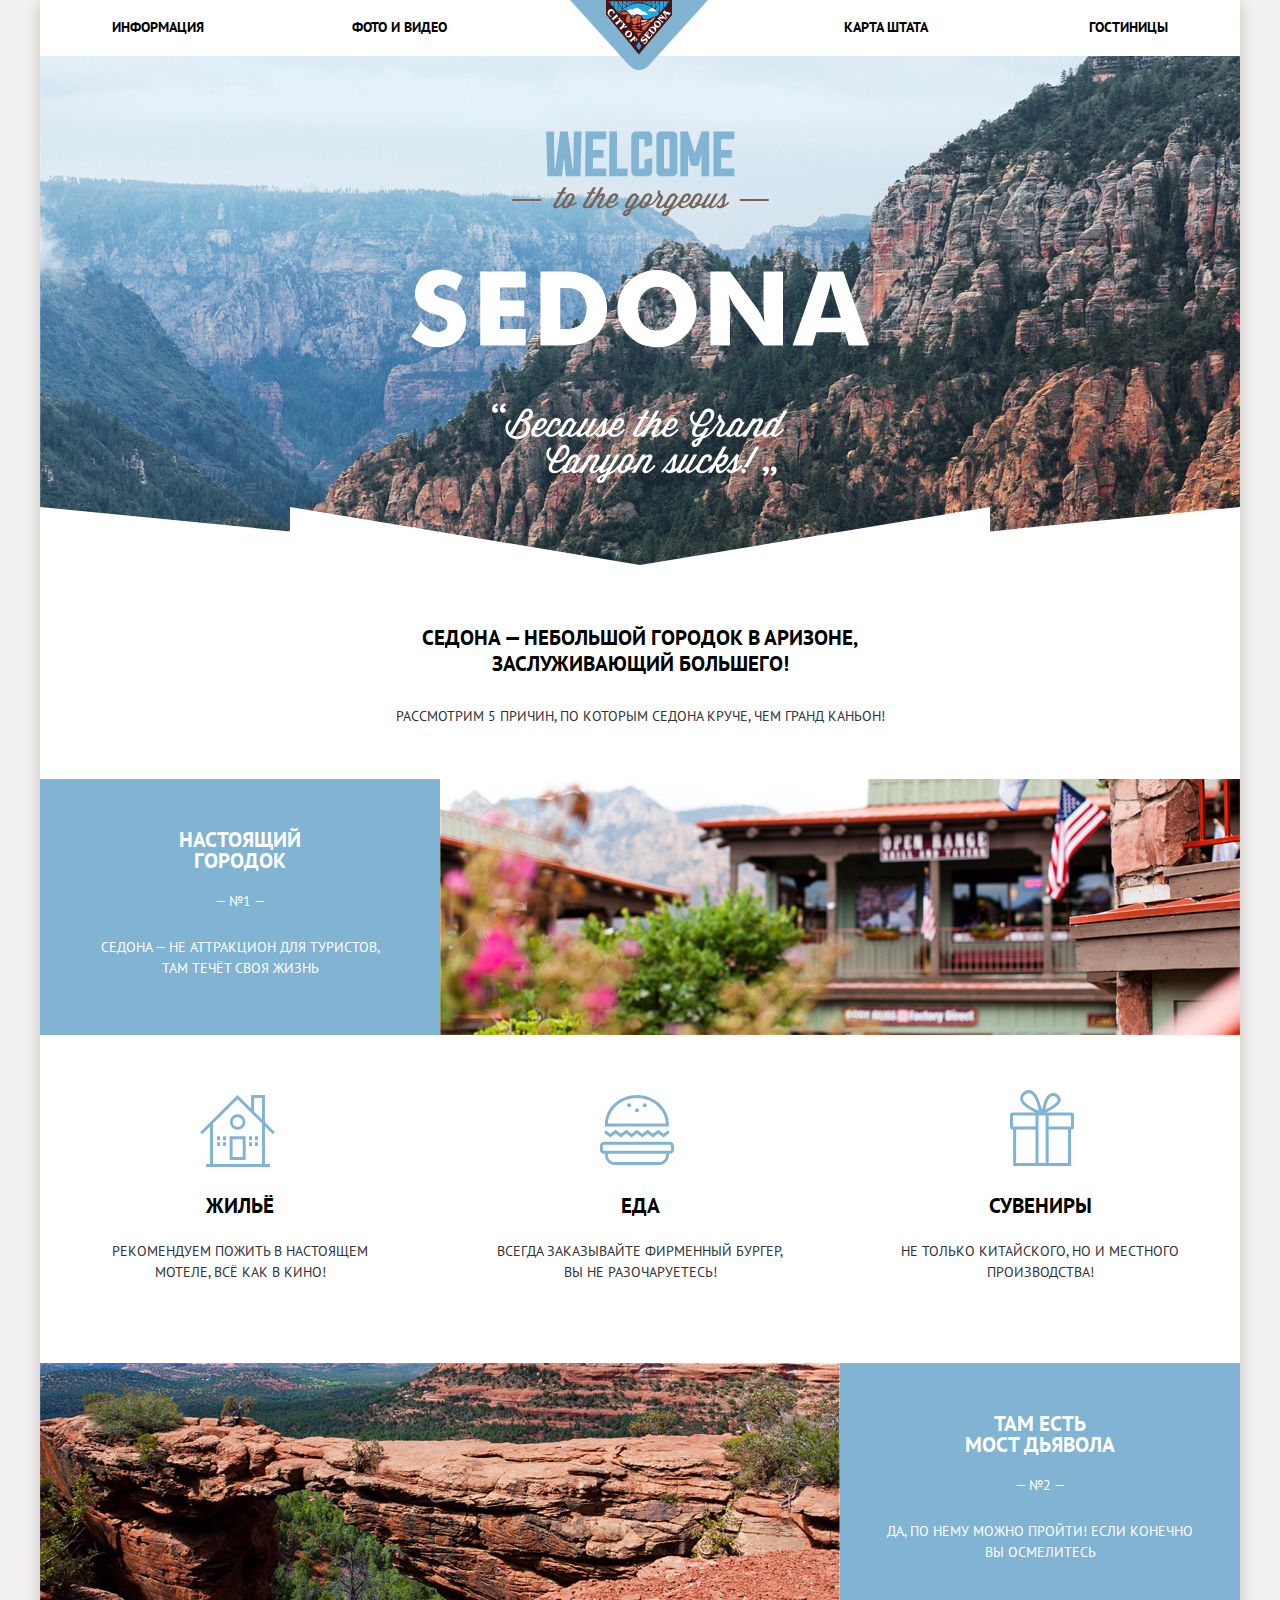
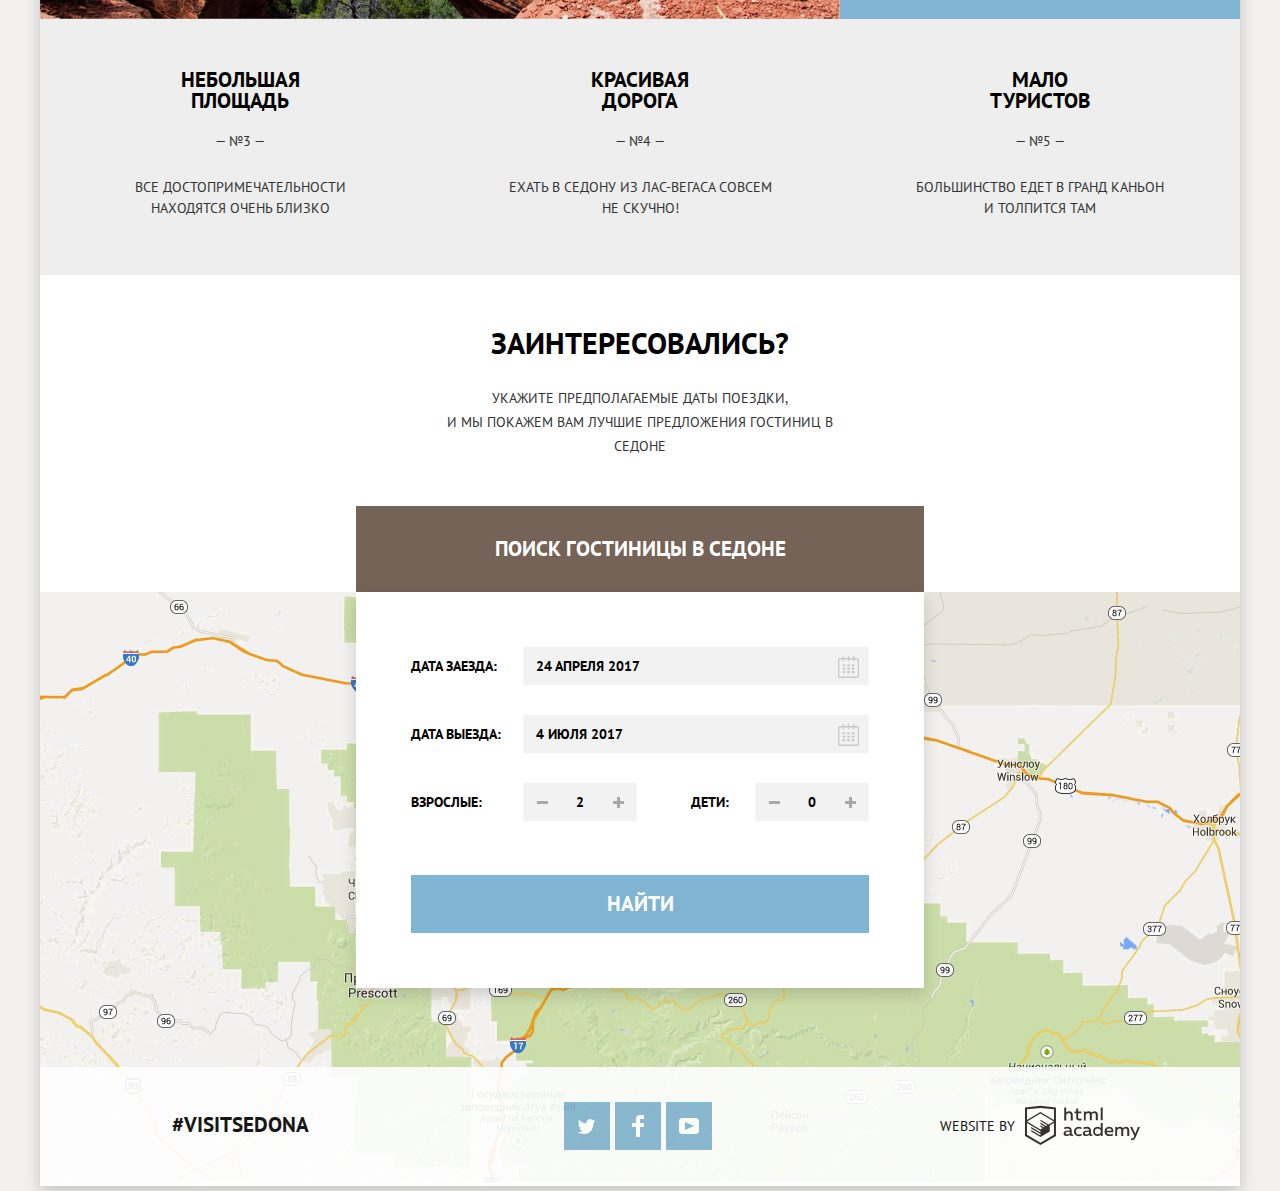
==== commit 3a4e84ab: "Добавляет исправления согласно комментариям" ====
--- a/index.html
+++ b/index.html
@@ -44,7 +44,7 @@
         <h2 class="visually-hidden">Преимущества</h2>
         <p class="features__title">Рассмотрим 5 причин, по которым Седона круче, чем гранд каньон!</p>
         <ul class="features__list">
-          <li class="features__item features-item item-image">
+          <li class="features__item features__item--image-right features-item item-image">
             <div class="features__wrapper">
               <h3 class="features-item__title features-item__title--text-white">Настоящий<br>городок</h3>
               <p class="features-item__item-number features-item__item-number--text-white">№1</p>
@@ -53,20 +53,20 @@
             </div>
             <ul class="city-attractions">
               <li class="city-attractions__item">
-                <h4 class="city-attractions__title">Жильё</h4>
+                <h4 class="city-attractions__title city-attractions__title--accommodation">Жильё</h4>
                 <p class="city-attractions__description">Рекомендуем пожить в настоящем<br> мотеле, всё как в кино!</p>
               </li>
               <li class="city-attractions__item">
-                <h4 class="city-attractions__title">Еда</h4>
+                <h4 class="city-attractions__title city-attractions__title--food">Еда</h4>
                 <p class="city-attractions__description">Всегда заказывайте фирменный бургер,<br> вы не разочаруетесь!</p>
               </li>
               <li class="city-attractions__item">
-                <h4 class="city-attractions__title">Сувениры</h4>
+                <h4 class="city-attractions__title city-attractions__title--souvenirs">Сувениры</h4>
                 <p class="city-attractions__description">Не только китайского, но и местного<br> производства!</p>
               </li>
             </ul>
           </li>
-          <li class="features__item features-item item-image">
+          <li class="features__item features__item--image-left features-item item-image">
             <div class="features__wrapper features__wrapper--right">
               <h3 class="features-item__title features-item__title--text-white">Там есть<br> Мост дьявола</h3>
               <p class="features-item__item-number features-item__item-number--text-white">№2</p>
@@ -74,17 +74,17 @@
                 конечно<br> вы осмелитесь</p>
             </div>
           </li>
-          <li class="features__item features-item">
+          <li class="features__item features__item--without-image features-item">
             <h3 class="features-item__title">Небольшая<br> площадь</h3>
             <p class="features-item__item-number">№3</p>
             <p class="features-item__description">Все достопримечательности<br> находятся очень близко</p>
           </li>
-          <li class="features__item features-item">
+          <li class="features__item features__item--without-image features-item">
             <h3 class="features-item__title">Красивая<br> дорога</h3>
             <p class="features-item__item-number">№4</p>
             <p class="features-item__description">Ехать в Седону из Лас-Вегаса совсем<br> не скучно!</p>
           </li>
-          <li class="features__item features-item">
+          <li class="features__item features__item--without-image features-item">
             <h3 class="features-item__title">Мало<br> туристов</h3>
             <p class="features-item__item-number">№5</p>
             <p class="features-item__description">Большинство едет в гранд каньон<br> и толпится там</p>
@@ -105,9 +105,11 @@
         <div class="hotel-search__wrapper-form">
           <button class="hotel-search__button hotel-search__button-popup" type="button">Поиск гостиницы в Седоне</button>
           <form class="hotel-search__popup-form" action="https://echo.htmlacademy.ru" method="post">
-            <label class="hotel-search__field">
-              <span class="hotel-search__field-name hotel-search__field-name--arrival-date">Дата заезда:</span>
-              <input class="hotel-search__input hotel-search__input--date" type="text" name="arrival-date" value="" placeholder="24 апреля 2017">
+            <div class="hotel-search__wrapper-field">
+              <label class="hotel-search__field" for="arrival-date-field">
+                <span class="hotel-search__field-name ">Дата заезда:</span>
+              </label>
+              <input class="hotel-search__input hotel-search__input--date" type="text" name="arrival-date" value="" placeholder="24 апреля 2017" autocomplete="off" id="arrival-date-field">
               <button class="hotel-search__icon-date" type="button">
                 <span class="visually-hidden hotel-search__icon-date-text">
                   Выбор даты заезда
@@ -117,10 +119,12 @@
                   <path d="M4.594 8.225h2.625v2.066H4.594zM4.594 11.668h2.625v2.067H4.594zM4.594 15.112h2.625v2.066H4.594zM9.188 15.112h2.625v2.066H9.188zM9.188 11.668h2.625v2.067H9.188zM9.188 8.225h2.625v2.066H9.188zM13.781 15.112h2.625v2.066h-2.625zM13.781 11.668h2.625v2.067h-2.625zM13.781 8.225h2.625v2.066h-2.625z"/>
                 </svg>
               </button>
-            </label>
-            <label class="hotel-search__field">
-              <span class="hotel-search__field-name hotel-search__field-name--departure-date">Дата выезда:</span>
-              <input class="hotel-search__input hotel-search__input--date" type="text" name="departure-date" value="" placeholder="4 июля 2017">
+            </div>
+            <div class="hotel-search__wrapper-field">
+              <label class="hotel-search__field" for="departure-date-field">
+                <span class="hotel-search__field-name">Дата выезда:</span>
+              </label>
+              <input class="hotel-search__input hotel-search__input--date" type="text" name="departure-date" value="" placeholder="4 июля 2017" autocomplete="off" id="departure-date-field">
               <button class="hotel-search__icon-date" type="button">
                 <span class="visually-hidden hotel-search__icon-date-text">
                   Выбор даты выезда
@@ -130,36 +134,40 @@
                   <path d="M4.594 8.225h2.625v2.066H4.594zM4.594 11.668h2.625v2.067H4.594zM4.594 15.112h2.625v2.066H4.594zM9.188 15.112h2.625v2.066H9.188zM9.188 11.668h2.625v2.067H9.188zM9.188 8.225h2.625v2.066H9.188zM13.781 15.112h2.625v2.066h-2.625zM13.781 11.668h2.625v2.067h-2.625zM13.781 8.225h2.625v2.066h-2.625z"/>
                 </svg>
               </button>
-            </label>
-            <div class="hotel-search__wrapper-label">
-              <label class="hotel-search__field">
-                <span class="hotel-search__field-name hotel-search__field-name--adults">Взрослые:</span>
+            </div>
+            <div class="hotel-search__wrapper-field">
+              <div class="hotel-search__wrapper-people-number">
+                <label class="hotel-search__field" for="number-adults">
+                  <span class="hotel-search__field-name hotel-search__field-name--adults">Взрослые:</span>
+                </label>
                 <button class="hotel-search__icon-minus" type="button">
                   <span class="visually-hidden hotel-search__icon-minus-text">
                     Уменьшение количества взрослых
                   </span>
                 </button>
-                <input class="hotel-search__input hotel-search__input--people-number" type="text" name="adults" value="" placeholder="2">
+                <input class="hotel-search__input hotel-search__input--people-number" type="text" name="adults" value="" placeholder="2" id="number-adults">
                 <button class="hotel-search__icon-plus" type="button">
                   <span class="visually-hidden hotel-search__icon-plus-text">
                     Увеличение количества взрослых
                   </span>
                 </button>
-              </label>
-              <label class="hotel-search__field">
-                <span class="hotel-search__field-name hotel-search__field-name--children">Дети:</span>
+              </div>
+              <div class="hotel-search__wrapper-people-number">
+                <label class="hotel-search__field" for="number-children">
+                  <span class="hotel-search__field-name hotel-search__field-name--children">Дети:</span>
+                </label>
                 <button class="hotel-search__icon-minus" type="button">
                   <span class="visually-hidden hotel-search__icon-minus-text">
                     Уменьшение количества детей
                   </span>
                 </button>
-                <input class="hotel-search__input hotel-search__input--people-number" type="text" name="children" value="" placeholder="0">
+                <input class="hotel-search__input hotel-search__input--people-number" type="text" name="children" value="" placeholder="0" id="number-children">
                 <button class="hotel-search__icon-plus" type="button">
-                  <span span class="visually-hidden hotel-search__icon-plus-text">
+                  <span class="visually-hidden hotel-search__icon-plus-text">
                     Увеличение количества детей
                   </span>
                 </button>
-              </label>
+              </div>
             </div>
             <button class="hotel-search__button hotel-search__button-search" type="submit">Найти</button>
           </form>
@@ -209,8 +217,6 @@
         <p class="footer__developer-name">Website by</p>
         <span class="footer__logo">
           <a class="footer__developer-link" href="https://htmlacademy.ru/intensive/htmlcss">
-            <!-- <img class="footer__developer-image" src="img/logo-htmlacademy.svg" width="115" height="41"
-              alt="htmlacademy.ru"> -->
             <svg id="Layer_1" data-name="Layer 1" xmlns="http://www.w3.org/2000/svg" width="115" height="41" viewbox="0 0 108.08 36.85"><title>logo-htmlacademy-small1</title>
               <path d="M44.61,26.88a2,2,0,0,0,.55-0.1v1.33a3.25,3.25,0,0,1-1.18.21,1.67,1.67,0,0,1-1.67-1,4.84,4.84,0,0,1-3.14,1.08c-1.51,0-2.91-.83-2.91-2.55,0-2.13,2-2.79,3.71-2.79a11.08,11.08,0,0,1,2.17.25v-0.3c0-1-.76-1.77-2.19-1.77a7.42,7.42,0,0,0-3,.64v-1.7a10.21,10.21,0,0,1,3.19-.55c2.36,0,3.81,1.12,3.81,3.65v3a0.54,0.54,0,0,0,.49.59h0.17Zm-6.44-1.13A1.35,1.35,0,0,0,39.63,27h0.11a3.39,3.39,0,0,0,2.41-1V24.58a9.72,9.72,0,0,0-1.81-.21c-1,0-2.16.33-2.16,1.38h0Zm12.36-6.11a5,5,0,0,1,2.57.64V22a4.08,4.08,0,0,0-2.3-.7,2.75,2.75,0,1,0,0,5.49,5,5,0,0,0,2.43-.64v1.71a6.27,6.27,0,0,1-2.76.57A4.21,4.21,0,0,1,46,24.51q0-.21,0-0.41a4.32,4.32,0,0,1,4.18-4.46h0.38Zm12.17,7.24a2,2,0,0,0,.55-0.1v1.33a3.25,3.25,0,0,1-1.18.21,1.67,1.67,0,0,1-1.67-1,4.84,4.84,0,0,1-3.14,1.08c-1.51,0-2.91-.83-2.91-2.55,0-2.13,2-2.79,3.71-2.79a11.08,11.08,0,0,1,2.17.25v-0.3c0-1-.76-1.77-2.19-1.77a7.42,7.42,0,0,0-3,.64v-1.7a10.21,10.21,0,0,1,3.19-.55c2.36,0,3.81,1.12,3.81,3.65v3a0.54,0.54,0,0,0,.49.59h0.17Zm-6.44-1.13A1.35,1.35,0,0,0,57.73,27h0.11a3.39,3.39,0,0,0,2.41-1V24.58a9.72,9.72,0,0,0-1.81-.21c-1.06,0-2.16.33-2.16,1.38h0ZM73,16V28.2H71.35V26.88a3.88,3.88,0,0,1-3.19,1.54,4.4,4.4,0,0,1,0-8.78,3.81,3.81,0,0,1,3,1.3V16H73Zm-4.53,5.22a2.76,2.76,0,1,0,0,5.52A2.86,2.86,0,0,0,71.15,25V23A2.91,2.91,0,0,0,68.49,21.27ZM79,19.64c3.31,0,4.46,2.68,3.92,5.09H76.7c0.21,1.5,1.67,2.11,3.19,2.11a6.11,6.11,0,0,0,2.64-.59v1.6a7.14,7.14,0,0,1-3,.57C77,28.42,74.78,27,74.78,24a4.18,4.18,0,0,1,4-4.39H79Zm0.09,1.54a2.28,2.28,0,0,0-2.44,2.1v0.06H81.3A2,2,0,0,0,79.13,21.18Zm5.73,7V19.87h1.65v1a3.81,3.81,0,0,1,2.78-1.27A2.86,2.86,0,0,1,91.89,21a4.12,4.12,0,0,1,2.91-1.33A3.06,3.06,0,0,1,98,23V28.2h-1.9V23.05a1.59,1.59,0,0,0-1.42-1.75H94.42a2.8,2.8,0,0,0-2.07,1.12V28.2h-1.9V23.05A1.59,1.59,0,0,0,89,21.31H88.8a3,3,0,0,0-2.21,1.29v5.63H84.86Zm21.31-8.33h1.9l-3.91,9.46c-0.9,2.17-2.09,2.86-3.35,2.86a4.76,4.76,0,0,1-1.1-.14V30.46a2.86,2.86,0,0,0,.85.12c0.9,0,1.58-.64,2.07-1.9l0.17-.42-4-8.4h2l2.86,6.29ZM38.73,1.46V6.22a3.81,3.81,0,0,1,2.7-1.14,3.25,3.25,0,0,1,3.44,3.4v5.15H43V8.72a1.81,1.81,0,0,0-1.61-2h-0.3a2.93,2.93,0,0,0-2.32,1.39v5.52h-1.9V1.46h1.9ZM49.94,2.31v3h3V6.91h-3v3.81c0,1.1.5,1.46,1.58,1.46a4.49,4.49,0,0,0,1.69-.33v1.6A6.8,6.8,0,0,1,51,13.8a2.55,2.55,0,0,1-2.86-2.74V6.89H46.58V5.26h1.5V2.74Zm5.4,11.31V5.28H57v1A3.81,3.81,0,0,1,59.77,5a2.86,2.86,0,0,1,2.6,1.33A4.12,4.12,0,0,1,65.28,5,3.06,3.06,0,0,1,68.44,8.4v5.21h-1.9V8.46a1.59,1.59,0,0,0-1.42-1.75H64.89a2.8,2.8,0,0,0-2.07,1.12v5.78h-1.9V8.46A1.59,1.59,0,0,0,59.5,6.71H59.27A3,3,0,0,0,57.06,8v5.63H55.34ZM71.17,1.45H73V13.6H71.17V1.45ZM14.71,0H14.55L0,1.54V28.21l14.55,8.66,14.55-8.66V1.54Zm12.5,27.1L14.55,34.64,1.9,27.12V16.18l12.59,7.5V25L5.86,19.9v1.31l8.68,5.21v1.39L5.87,22.65V24l8.68,5.21,8.75-5.24V18.31L27.2,16V27.12Zm0-12.53-3.48,2-1.6,1L14.51,13v1.31L21,18.23H21l-0.14.09-1,.54-5.37-3.2V17l4.24,2.52-1,.67-3.2-1.9v1.31l2.1,1.24L14.5,22.1,2,14.65,14.51,7.11Zm0-1.32L14.49,5.76,1.91,13.25v-10L14.56,1.92,27.21,3.25v10h0Z" transform="translate(0 -0.02)" fill="#231f20"/>
             </svg>
--- a/css/style.css
+++ b/css/style.css
@@ -66,6 +66,7 @@
 
 .navigation-header__list {
   display: flex;
+  flex-wrap: wrap;
   align-items: center;
 
   margin: 0;
@@ -135,6 +136,7 @@
     1200px 773px;
 
   background-repeat: no-repeat;
+  background-color: #283739;
 }
 
 .main__title {
@@ -173,29 +175,33 @@
   margin-left: auto;
 }
 
-.features__item:nth-child(1) {
+.features__item--image-right {
   background-image: url("../img/feature-1.jpg");
   background-position: top 0 right 0;
   background-size: 800px 256px;
   background-repeat: no-repeat;
 }
 
-.features__item:nth-child(2) {
+.features__item--image-left {
   background-image: url("../img/feature-2.jpg");
   background-position: top 0 left 0;
   background-size: 800px 256px;
   background-repeat: no-repeat;
 }
 
-.features__item:nth-child(1),
-.features__item:nth-child(2) {
+.features__item--image-right,
+.features__item--image-left {
   flex-basis: 100%;
 
   background-color: #81b3d2;
 }
 
-.features__item:nth-child(2) {
+.features__item--image-left {
   text-align: right;
+}
+
+.features__item--without-image {
+  background-color: #eeeeee;
 }
 
 .features__title {
@@ -235,7 +241,7 @@
 
 .features-item__description {
   margin: 0;
-  margin-bottom: 57px;
+  margin-bottom: 56px;
   padding: 0;
 }
 
@@ -253,6 +259,7 @@
 
 .city-attractions {
   display: flex;
+  flex-wrap: wrap;
 
   margin: 0;
   padding: 0;
@@ -270,7 +277,7 @@
   padding-top: 160px;
 }
 
-.city-attractions__item .city-attractions__title::before {
+.city-attractions__title::before {
   content: "";
 
   position: absolute;
@@ -279,7 +286,7 @@
   background-position: 0 0;
 }
 
-.city-attractions__item:nth-child(1) .city-attractions__title:before {
+.city-attractions__title--accommodation:before {
   top: 60px;
   left: 160px;
 
@@ -289,7 +296,7 @@
   background-image: url("../img/icon-1.svg");
 }
 
-.city-attractions__item:nth-child(2) .city-attractions__title:before {
+.city-attractions__title--food:before {
   top: 60px;
   left: 160px;
 
@@ -299,7 +306,7 @@
   background-image: url("../img/icon-3.svg");
 }
 
-.city-attractions__item:nth-child(3) .city-attractions__title:before {
+.city-attractions__title--souvenirs:before {
   top: 55px;
   left: 170px;
 
@@ -337,7 +344,7 @@
 
   width: 435px;
   margin: 0 auto;
-  margin-bottom: 45px;
+  margin-bottom: 48px;
   padding-top: 50px;
 }
 
@@ -412,16 +419,25 @@
   width: 568px;
   padding-left: 55px;
   padding-top: 55px;
-  padding-right: 53px;
+  padding-right: 55px;
   padding-bottom: 55px;
   background-color: #ffffff;
   box-shadow: 0px 7px 15px 0 rgba(0, 1, 1, 0.15);
 }
 
-.hotel-search__field {
+.hotel-search__wrapper-field {
   position: relative;
 
-  padding-bottom: 29px;
+  display: flex;
+  align-items: center;
+  justify-content: space-between;
+  margin-bottom: 30px;
+}
+
+.hotel-search__wrapper-people-number {
+  display: flex;
+  align-items: center;
+  justify-content: space-between;
 }
 
 .hotel-search__field-name {
@@ -429,18 +445,6 @@
   font-weight: 700;
 }
 
-.hotel-search__wrapper-label .hotel-search__field {
-  padding-bottom:0;
-}
-
-.hotel-search__field-name--arrival-date{
-  margin-right: 19px;
-}
-
-.hotel-search__field-name--departure-date {
-  margin-right: 16px;
-}
-
 .hotel-search__field-name--adults,
 .hotel-search__field-name--children {
   align-self: center;
@@ -455,8 +459,8 @@
 }
 
 .hotel-search__input {
-  padding-left: 12px;
-  padding-right: 12px;
+  padding-left: 11px;
+  padding-right: 11px;
 
   height: 38px;
 
@@ -469,7 +473,7 @@
 }
 
 .hotel-search__input:hover {
-  background-color: #ebebeb;
+  background-color: #f2f2f2;
 }
 
 .hotel-search__input:focus {
@@ -484,8 +488,9 @@
 
 .hotel-search__input--people-number {
   width: 38px;
-
-  text-align: left;
+  padding: 0;
+
+  text-align: center;
 }
 
 ::-moz-placeholder {
@@ -508,7 +513,7 @@
 .hotel-search__icon-date {
   position: absolute;
   top: 8px;
-  right: 3px;
+  right: 4px;
   border: 0;
   background-color: transparent;
   cursor: pointer;
@@ -533,21 +538,6 @@
 
 .hotel-search__icon-date:active {
   outline: none;
-}
-
-.hotel-search__wrapper-label {
-  display: flex;
-
-  margin-bottom: 30px;
-}
-
-.hotel-search__wrapper-label .hotel-search__field {
-  display: flex;
-  flex-wrap: wrap;
-}
-
-.hotel-search__wrapper-label .hotel-search__field:nth-child(1) {
-  margin-right: 53px;
 }
 
 .hotel-search__icon-minus,
@@ -567,7 +557,7 @@
   content: "";
 
   position: absolute;
-  top: 19px;
+  top: 17px;
   left: 13px;
 
   width: 11px;
@@ -592,12 +582,12 @@
 
 .hotel-search__icon-minus:active::before,
 .hotel-search__icon-plus:active::before,
-.hotel-search__icon-plus:active:after {
+.hotel-search__icon-plus:active::after {
   background-color: #81b3d2;
 }
 
 .hotel-search__icon-minus:focus,
-.hotel-search__icon-plus:hover {
+.hotel-search__icon-plus:focus {
   outline: none;
 }
 
@@ -606,7 +596,7 @@
 
   width: 458px;
   min-height: 58px;
-  margin-top: 26px;
+  margin-top: 24px;
 
   background-color: #81b3d2;
 }
@@ -642,6 +632,7 @@
   background-image: url("../img/filter_inner_background.jpg");
   background-repeat: no-repeat;
   background-size: 1200px 562px;
+  background-color: #283739;
 }
 
 .form-inner {
@@ -658,19 +649,19 @@
   border: 0;
 }
 
-.form-inner__form-group:nth-child(1) {
+.form-inner__form-group--infrastructure {
   margin-right: 118px;
 }
 
-.form-inner__form-group:nth-child(2) {
+.form-inner__form-group--type-housing {
   margin-right: auto;
 }
 
-.form-inner__form-group:nth-child(3) {
+.form-inner__form-group--cost-day {
   width: 319px;
 }
 
-.form-inner__form-group:nth-child(3) .form-inner__form-title {
+.form-inner__form-group--cost-day .form-inner__form-title {
   margin-bottom: 10px;
 }
 
@@ -714,11 +705,6 @@
   border-radius: 2px;
 }
 
-.form-inner__input--text {
-  color: #ffffff;
-  text-align: center;
-}
-
 .form-inner__input--checkbox + .form-inner__label:before {
   content: "";
 
@@ -739,7 +725,20 @@
   background-size: 27px 23px;
 }
 
+.form-inner__input--checkbox:disabled + .form-inner__label:before {
+  background-image: url("../img/checkbox-off-disabled.svg");
+}
+
+.form-inner__input--checkbox:checked:disabled + .form-inner__label:before {
+  background-image: url("../img/checkbox-on-disabled.svg");
+}
+
+.form-inner__input--checkbox:focus + .form-inner__label:before {
+  outline: rgb(0, 0, 0) auto 5px;
+}
+
 .form-inner__price-fields {
+  display: flex;
   position: relative;
 
   height: 36px;
@@ -763,14 +762,15 @@
   transform: translate(-50%, -50%);
 }
 
-.form-inner__form-group:nth-child(3) .form-inner__label {
-  display: inline-block;
-
-  width: 90px;
+.form-inner__price-fields .form-inner__label {
+  display: flex;
+  align-items: center;
+
+
+  width: 147px;
   padding-left: 65px;
 
   line-height: 38px;
-  vertical-align: top;
 
   cursor: pointer;
 }
@@ -778,23 +778,100 @@
 .form-inner__input--text {
   width: 50px;
   margin: 0;
+  padding: 0;
+  padding-left: 3px;
 
   color: inherit;
   font: inherit;
+  text-align: left;
 
   background: none;
   border: none;
 }
 
+.form-inner__range {
+  position: relative;
+}
+
+.form-inner__range-bar {
+
+  height: 2px;
+  margin-bottom: 34px;
+
+  background: rgba(255, 255, 255, 0.3);
+}
+
+.form-inner__range-bar--fill {
+  width: 80%;
+  background-color: #ffffff;
+}
+
+.form-inner__range-grip{
+  position: absolute;
+  top: -9px;
+  display: block;
+  border: none;
+  width: 20px;
+  height: 20px;
+  background-color: #ffffff;
+  border-radius: 50%;
+  box-shadow: 0 2px 1px 0 rgba(0, 1, 1, 0.2);
+  cursor: pointer;
+}
+
+.form-inner__range-grip::before {
+  content: "";
+
+  position: absolute;
+  top: center;
+  left: center;
+
+  width: 4px;
+  height: 4px;
+  margin-top: -2px;
+  margin-left: -2px;
+
+  background-color: #ababab;
+  border-radius: 50%;
+}
+
+.form-inner__range-grip--min {
+  left: 0;
+}
+
+.form-inner__range-grip--min {
+  left: 80%;
+}
+
+.form-inner__range-grip:hover,
+.form-inner__range-grip:focus {
+    position: absolute;
+    top: -9px;
+    display: block;
+    border: none;
+    width: 22px;
+    height: 22px;
+    background-color: #ffffff;
+    border-radius: 50%;
+    box-shadow: 0 2px 1px 0 rgba(0, 1, 1, 0.2);
+    cursor: pointer;
+  }
 
 
 .form-inner__button-show {
+  display: block;
+  margin-left: 84px;
+  padding: 6px 35px;
+
   font: inherit;
   color: #ffffff;
+  text-align: center;
+  text-transform: uppercase;
+
   background-color: transparent;
   border: 2px solid #ffffff;
   border-radius: 2px;
-  text-align: center;
+  cursor: pointer;
 }
 
 .form-inner__button-show:hover,
@@ -836,6 +913,7 @@
 .sorting__list,
 .sorting__direction-list {
   display: flex;
+  flex-wrap: wrap;
 }
 
 .sorting__list {
@@ -898,6 +976,8 @@
   display: inline-block;
   width: 0;
   height: 0;
+
+  vertical-align: middle;
 }
 
 .sorting__direction-link--down {
@@ -947,14 +1027,34 @@
   padding-left: 72px;
 }
 
+
+
 .catalog__item {
-  display: flex;
-
-  margin-bottom: 23px;
-  padding-bottom: 32px;
-
-
-  border-bottom: 1px solid #f6f6f6;
+  position: relative;
+
+  display: flex;
+  flex-wrap: wrap;
+
+  margin-bottom: 24px;
+  padding-bottom: 31px;
+}
+
+.catalog__item:last-child{
+  margin-bottom: 27px;
+}
+
+.catalog__item::after {
+  content: "";
+
+  position: absolute;
+  left: -72px;
+  bottom: 0;
+
+  width: 1200px;
+  height: 1px;
+
+
+  background-color: #f6f6f6;
 }
 
 .catalog__image {
@@ -1118,7 +1218,9 @@
 }
 
 .footer__hashtag {
-  display: block;
+  display: flex;
+  justify-content: center;
+  flex-wrap: wrap;
 
   width: 400px;
   padding-top: 45px;
@@ -1174,11 +1276,14 @@
 }
 
 .footer__wrapper-developer {
+  display: flex;
+  justify-content: center;
+  align-items: center;
+  flex-wrap: wrap;
+
   width: 400px;
   padding-top: 33px;
   padding-bottom: 34px;
-
-  text-align: center;
 }
 
 .footer__developer-name {
@@ -1186,7 +1291,7 @@
 
   margin: 0;
   padding: 0;
-  margin-right: 4px;
+  margin-right: 10px;
   vertical-align: middle;
 
   line-height: 26px;
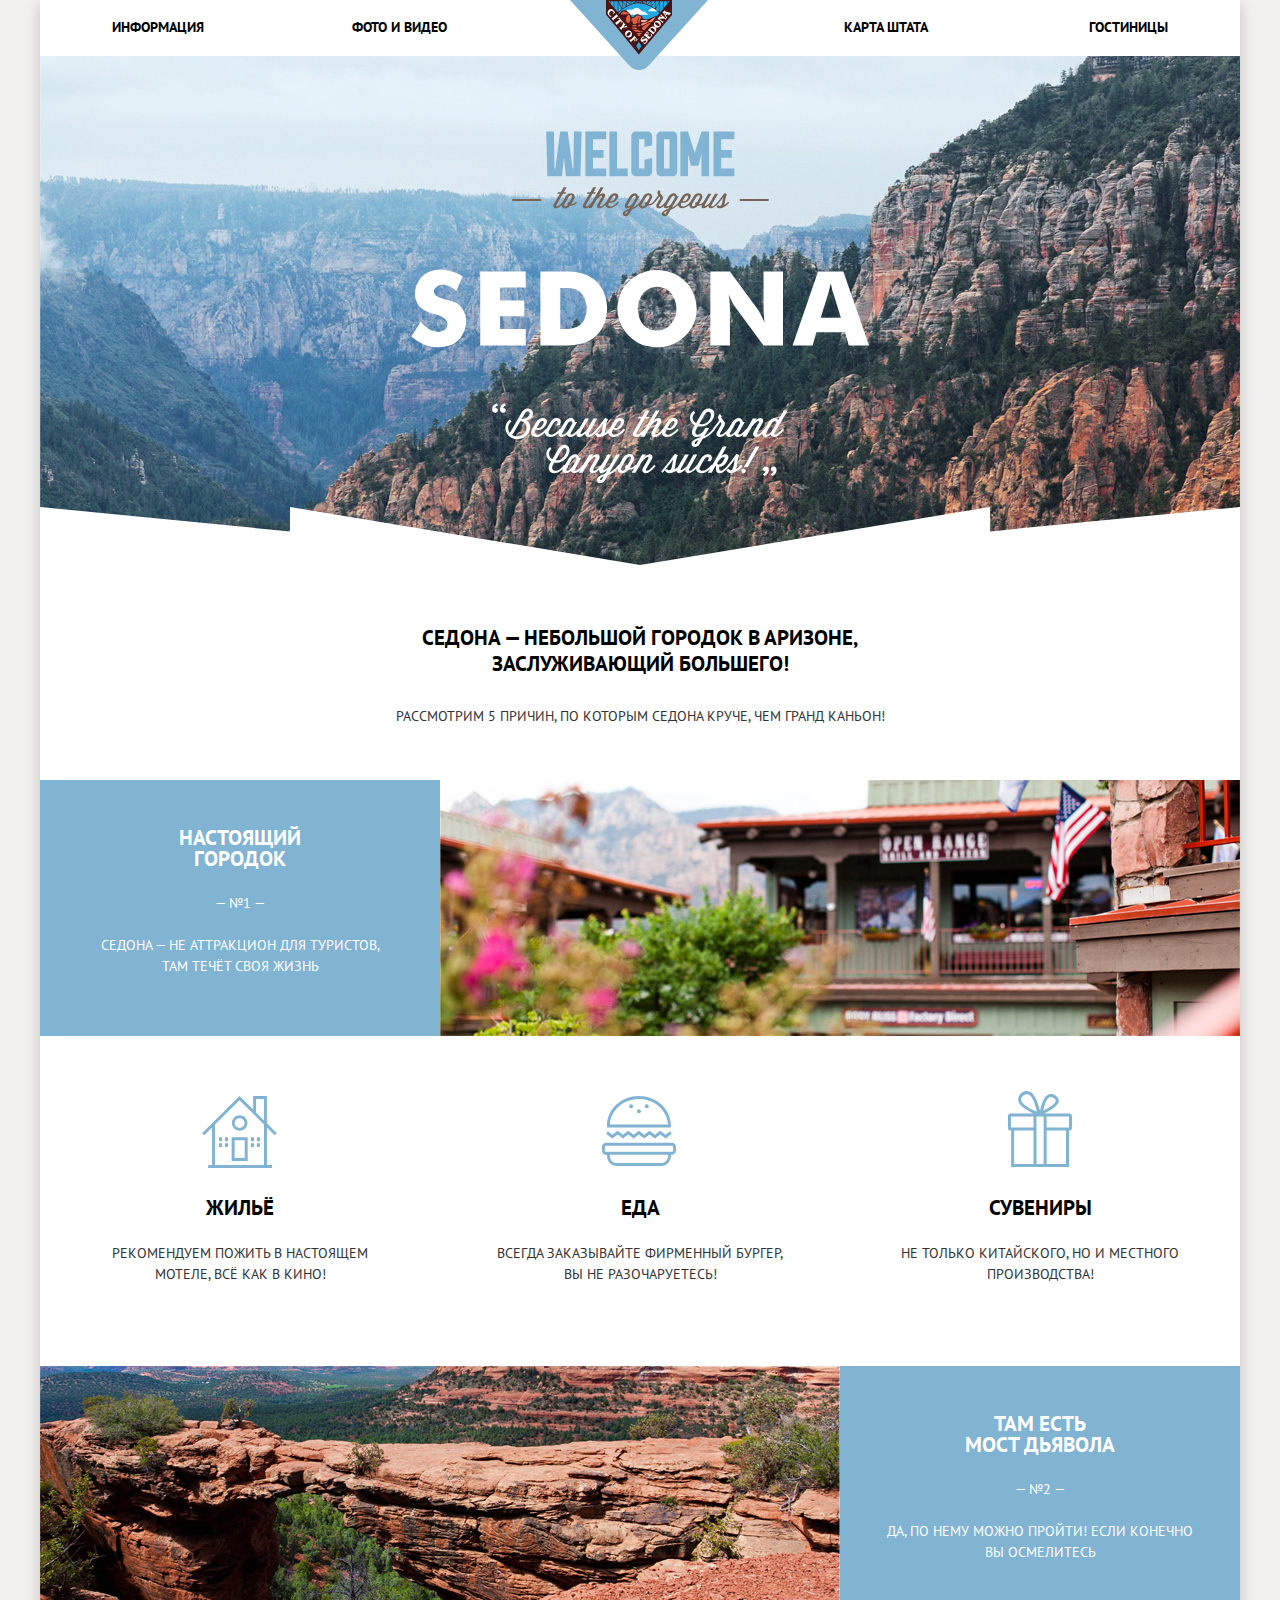
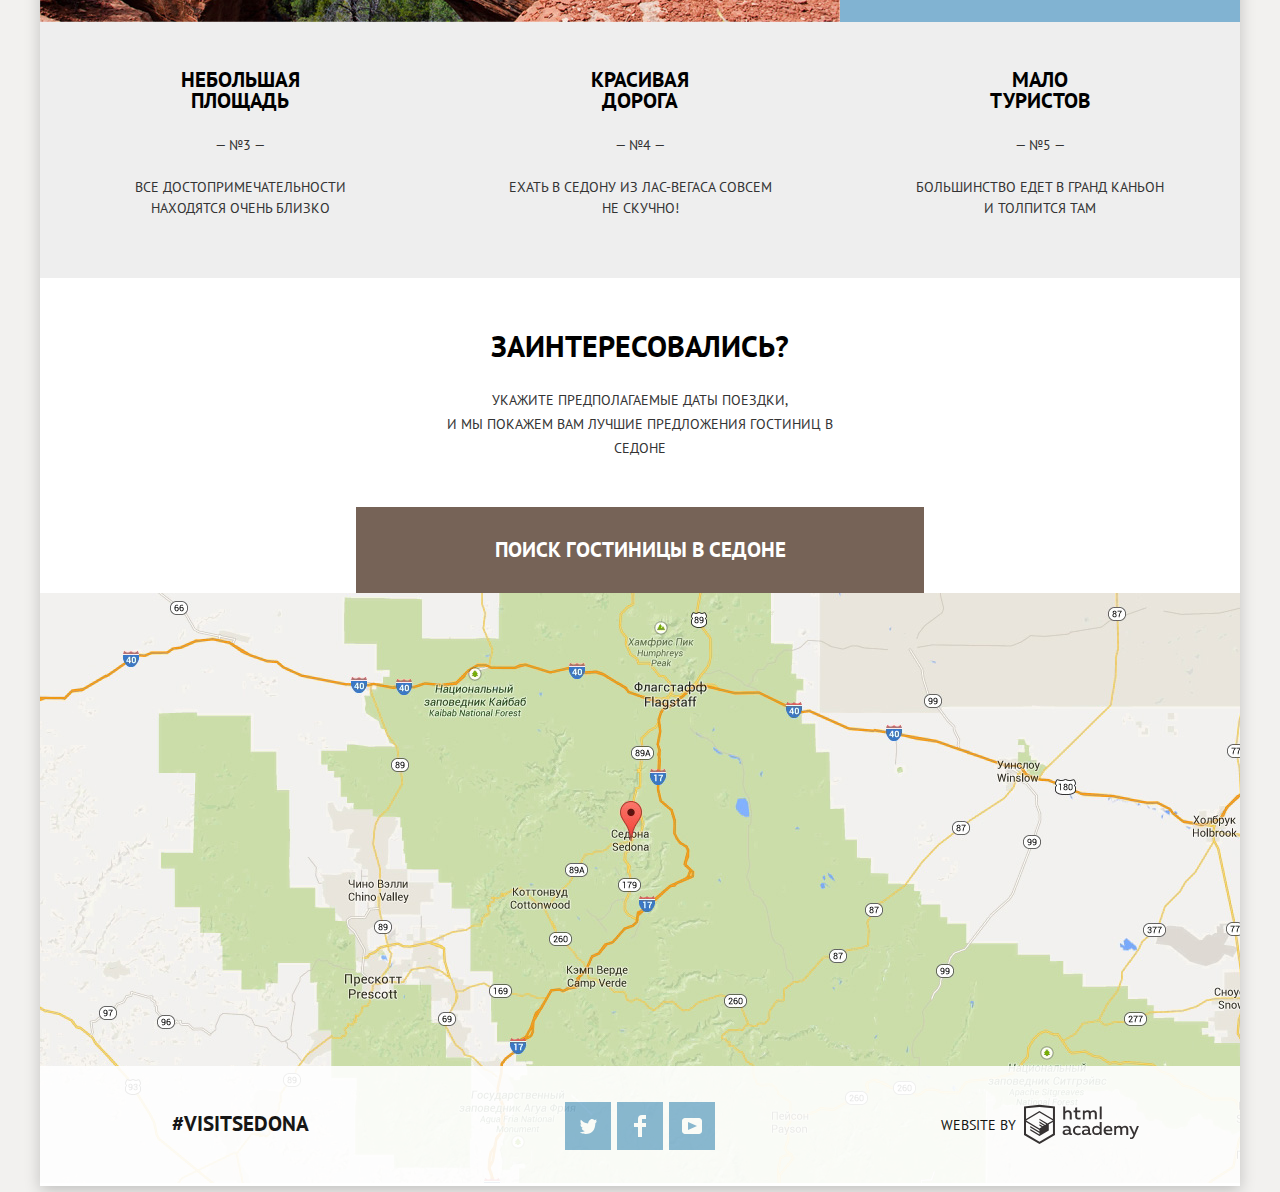
==== commit bdab6d20: "Добавляет скрипт и анимацию для попапа" ====
--- a/index.html
+++ b/index.html
@@ -104,73 +104,75 @@
         </div>
         <div class="hotel-search__wrapper-form">
           <button class="hotel-search__button hotel-search__button-popup" type="button">Поиск гостиницы в Седоне</button>
-          <form class="hotel-search__popup-form" action="https://echo.htmlacademy.ru" method="post">
-            <div class="hotel-search__wrapper-field">
-              <label class="hotel-search__field" for="arrival-date-field">
-                <span class="hotel-search__field-name ">Дата заезда:</span>
-              </label>
-              <input class="hotel-search__input hotel-search__input--date" type="text" name="arrival-date" value="" placeholder="24 апреля 2017" autocomplete="off" id="arrival-date-field">
-              <button class="hotel-search__icon-date" type="button">
-                <span class="visually-hidden hotel-search__icon-date-text">
-                  Выбор даты заезда
-                </span>
-                <svg xmlns="http://www.w3.org/2000/svg" width="21" height="22" viewbox="0 0 21 22">
-                  <path d="M19.251 2.025h-2.845V.648c0-.381-.294-.689-.656-.689-.363 0-.656.308-.656.689v1.377h-3.938V.648c0-.381-.294-.689-.655-.689-.363 0-.657.308-.657.689v1.377H5.906V.648c0-.381-.294-.689-.656-.689-.363 0-.657.308-.657.689v1.377H1.75C.784 2.025 0 2.847 0 3.862v16.302C0 21.179.784 22 1.75 22h17.501c.966 0 1.749-.821 1.749-1.836V3.862c0-1.015-.783-1.837-1.749-1.837zm.437 18.139a.448.448 0 0 1-.437.459H1.75a.45.45 0 0 1-.438-.459V3.862a.45.45 0 0 1 .438-.459h2.844v1.378c0 .381.294.689.657.689.362 0 .656-.308.656-.689V3.403h3.938v1.378c0 .381.294.689.657.689.361 0 .655-.308.655-.689V3.403h3.938v1.378c0 .381.293.689.656.689.362 0 .656-.308.656-.689V3.403h2.845c.241 0 .437.206.437.459v16.302z"/>
-                  <path d="M4.594 8.225h2.625v2.066H4.594zM4.594 11.668h2.625v2.067H4.594zM4.594 15.112h2.625v2.066H4.594zM9.188 15.112h2.625v2.066H9.188zM9.188 11.668h2.625v2.067H9.188zM9.188 8.225h2.625v2.066H9.188zM13.781 15.112h2.625v2.066h-2.625zM13.781 11.668h2.625v2.067h-2.625zM13.781 8.225h2.625v2.066h-2.625z"/>
-                </svg>
-              </button>
-            </div>
-            <div class="hotel-search__wrapper-field">
-              <label class="hotel-search__field" for="departure-date-field">
-                <span class="hotel-search__field-name">Дата выезда:</span>
-              </label>
-              <input class="hotel-search__input hotel-search__input--date" type="text" name="departure-date" value="" placeholder="4 июля 2017" autocomplete="off" id="departure-date-field">
-              <button class="hotel-search__icon-date" type="button">
-                <span class="visually-hidden hotel-search__icon-date-text">
-                  Выбор даты выезда
-                </span>
-                <svg xmlns="http://www.w3.org/2000/svg" width="21" height="22" viewbox="0 0 21 22">
-                  <path d="M19.251 2.025h-2.845V.648c0-.381-.294-.689-.656-.689-.363 0-.656.308-.656.689v1.377h-3.938V.648c0-.381-.294-.689-.655-.689-.363 0-.657.308-.657.689v1.377H5.906V.648c0-.381-.294-.689-.656-.689-.363 0-.657.308-.657.689v1.377H1.75C.784 2.025 0 2.847 0 3.862v16.302C0 21.179.784 22 1.75 22h17.501c.966 0 1.749-.821 1.749-1.836V3.862c0-1.015-.783-1.837-1.749-1.837zm.437 18.139a.448.448 0 0 1-.437.459H1.75a.45.45 0 0 1-.438-.459V3.862a.45.45 0 0 1 .438-.459h2.844v1.378c0 .381.294.689.657.689.362 0 .656-.308.656-.689V3.403h3.938v1.378c0 .381.294.689.657.689.361 0 .655-.308.655-.689V3.403h3.938v1.378c0 .381.293.689.656.689.362 0 .656-.308.656-.689V3.403h2.845c.241 0 .437.206.437.459v16.302z"/>
-                  <path d="M4.594 8.225h2.625v2.066H4.594zM4.594 11.668h2.625v2.067H4.594zM4.594 15.112h2.625v2.066H4.594zM9.188 15.112h2.625v2.066H9.188zM9.188 11.668h2.625v2.067H9.188zM9.188 8.225h2.625v2.066H9.188zM13.781 15.112h2.625v2.066h-2.625zM13.781 11.668h2.625v2.067h-2.625zM13.781 8.225h2.625v2.066h-2.625z"/>
-                </svg>
-              </button>
-            </div>
-            <div class="hotel-search__wrapper-field">
-              <div class="hotel-search__wrapper-people-number">
-                <label class="hotel-search__field" for="number-adults">
-                  <span class="hotel-search__field-name hotel-search__field-name--adults">Взрослые:</span>
+          <div class="wrapper-mask">
+            <form class="hotel-search__popup-form hotel-search__popup-form--show" action="https://echo.htmlacademy.ru" method="post">
+              <div class="hotel-search__wrapper-field">
+                <label class="hotel-search__field" for="arrival-date-field">
+                  <span class="hotel-search__field-name ">Дата заезда:</span>
                 </label>
-                <button class="hotel-search__icon-minus" type="button">
-                  <span class="visually-hidden hotel-search__icon-minus-text">
-                    Уменьшение количества взрослых
+                <input class="hotel-search__input hotel-search__input--date" type="text" name="arrival-date" value="" placeholder="24 апреля 2017" autocomplete="off" id="arrival-date-field">
+                <button class="hotel-search__icon-date" type="button">
+                  <span class="visually-hidden hotel-search__icon-date-text">
+                    Выбор даты заезда
                   </span>
-                </button>
-                <input class="hotel-search__input hotel-search__input--people-number" type="text" name="adults" value="" placeholder="2" id="number-adults">
-                <button class="hotel-search__icon-plus" type="button">
-                  <span class="visually-hidden hotel-search__icon-plus-text">
-                    Увеличение количества взрослых
-                  </span>
+                  <svg xmlns="http://www.w3.org/2000/svg" width="21" height="22" viewbox="0 0 21 22">
+                    <path d="M19.251 2.025h-2.845V.648c0-.381-.294-.689-.656-.689-.363 0-.656.308-.656.689v1.377h-3.938V.648c0-.381-.294-.689-.655-.689-.363 0-.657.308-.657.689v1.377H5.906V.648c0-.381-.294-.689-.656-.689-.363 0-.657.308-.657.689v1.377H1.75C.784 2.025 0 2.847 0 3.862v16.302C0 21.179.784 22 1.75 22h17.501c.966 0 1.749-.821 1.749-1.836V3.862c0-1.015-.783-1.837-1.749-1.837zm.437 18.139a.448.448 0 0 1-.437.459H1.75a.45.45 0 0 1-.438-.459V3.862a.45.45 0 0 1 .438-.459h2.844v1.378c0 .381.294.689.657.689.362 0 .656-.308.656-.689V3.403h3.938v1.378c0 .381.294.689.657.689.361 0 .655-.308.655-.689V3.403h3.938v1.378c0 .381.293.689.656.689.362 0 .656-.308.656-.689V3.403h2.845c.241 0 .437.206.437.459v16.302z"/>
+                    <path d="M4.594 8.225h2.625v2.066H4.594zM4.594 11.668h2.625v2.067H4.594zM4.594 15.112h2.625v2.066H4.594zM9.188 15.112h2.625v2.066H9.188zM9.188 11.668h2.625v2.067H9.188zM9.188 8.225h2.625v2.066H9.188zM13.781 15.112h2.625v2.066h-2.625zM13.781 11.668h2.625v2.067h-2.625zM13.781 8.225h2.625v2.066h-2.625z"/>
+                  </svg>
                 </button>
               </div>
-              <div class="hotel-search__wrapper-people-number">
-                <label class="hotel-search__field" for="number-children">
-                  <span class="hotel-search__field-name hotel-search__field-name--children">Дети:</span>
+              <div class="hotel-search__wrapper-field">
+                <label class="hotel-search__field" for="departure-date-field">
+                  <span class="hotel-search__field-name">Дата выезда:</span>
                 </label>
-                <button class="hotel-search__icon-minus" type="button">
-                  <span class="visually-hidden hotel-search__icon-minus-text">
-                    Уменьшение количества детей
+                <input class="hotel-search__input hotel-search__input--date" type="text" name="departure-date" value="" placeholder="4 июля 2017" autocomplete="off" id="departure-date-field">
+                <button class="hotel-search__icon-date" type="button">
+                  <span class="visually-hidden hotel-search__icon-date-text">
+                    Выбор даты выезда
                   </span>
-                </button>
-                <input class="hotel-search__input hotel-search__input--people-number" type="text" name="children" value="" placeholder="0" id="number-children">
-                <button class="hotel-search__icon-plus" type="button">
-                  <span class="visually-hidden hotel-search__icon-plus-text">
-                    Увеличение количества детей
-                  </span>
+                  <svg xmlns="http://www.w3.org/2000/svg" width="21" height="22" viewbox="0 0 21 22">
+                    <path d="M19.251 2.025h-2.845V.648c0-.381-.294-.689-.656-.689-.363 0-.656.308-.656.689v1.377h-3.938V.648c0-.381-.294-.689-.655-.689-.363 0-.657.308-.657.689v1.377H5.906V.648c0-.381-.294-.689-.656-.689-.363 0-.657.308-.657.689v1.377H1.75C.784 2.025 0 2.847 0 3.862v16.302C0 21.179.784 22 1.75 22h17.501c.966 0 1.749-.821 1.749-1.836V3.862c0-1.015-.783-1.837-1.749-1.837zm.437 18.139a.448.448 0 0 1-.437.459H1.75a.45.45 0 0 1-.438-.459V3.862a.45.45 0 0 1 .438-.459h2.844v1.378c0 .381.294.689.657.689.362 0 .656-.308.656-.689V3.403h3.938v1.378c0 .381.294.689.657.689.361 0 .655-.308.655-.689V3.403h3.938v1.378c0 .381.293.689.656.689.362 0 .656-.308.656-.689V3.403h2.845c.241 0 .437.206.437.459v16.302z"/>
+                    <path d="M4.594 8.225h2.625v2.066H4.594zM4.594 11.668h2.625v2.067H4.594zM4.594 15.112h2.625v2.066H4.594zM9.188 15.112h2.625v2.066H9.188zM9.188 11.668h2.625v2.067H9.188zM9.188 8.225h2.625v2.066H9.188zM13.781 15.112h2.625v2.066h-2.625zM13.781 11.668h2.625v2.067h-2.625zM13.781 8.225h2.625v2.066h-2.625z"/>
+                  </svg>
                 </button>
               </div>
-            </div>
-            <button class="hotel-search__button hotel-search__button-search" type="submit">Найти</button>
-          </form>
+              <div class="hotel-search__wrapper-field">
+                <div class="hotel-search__wrapper-people-number">
+                  <label class="hotel-search__field" for="number-adults">
+                    <span class="hotel-search__field-name hotel-search__field-name--adults">Взрослые:</span>
+                  </label>
+                  <button class="hotel-search__icon-minus" type="button">
+                    <span class="visually-hidden hotel-search__icon-minus-text">
+                      Уменьшение количества взрослых
+                    </span>
+                  </button>
+                  <input class="hotel-search__input hotel-search__input--people-number" type="text" name="adults" value="" placeholder="2" id="number-adults">
+                  <button class="hotel-search__icon-plus" type="button">
+                    <span class="visually-hidden hotel-search__icon-plus-text">
+                      Увеличение количества взрослых
+                    </span>
+                  </button>
+                </div>
+                <div class="hotel-search__wrapper-people-number">
+                  <label class="hotel-search__field" for="number-children">
+                    <span class="hotel-search__field-name hotel-search__field-name--children">Дети:</span>
+                  </label>
+                  <button class="hotel-search__icon-minus" type="button">
+                    <span class="visually-hidden hotel-search__icon-minus-text">
+                      Уменьшение количества детей
+                    </span>
+                  </button>
+                  <input class="hotel-search__input hotel-search__input--people-number" type="text" name="children" value="" placeholder="0" id="number-children">
+                  <button class="hotel-search__icon-plus" type="button">
+                    <span class="visually-hidden hotel-search__icon-plus-text">
+                      Увеличение количества детей
+                    </span>
+                  </button>
+                </div>
+              </div>
+              <button class="hotel-search__button hotel-search__button-search" type="submit">Найти</button>
+            </form>
+          </div>
         </div>
       </section>
 
@@ -225,6 +227,7 @@
       </div>
     </footer>
   </div>
+  <script src="js/popup.js"></script>
 </body>
 
 </html>
--- a/css/style.css
+++ b/css/style.css
@@ -162,7 +162,7 @@
   flex-basis: 400px;
   flex-grow: 1;
 
-  padding-top: 50px;
+  padding-top: 47px;
 }
 
 .features__wrapper {
@@ -206,7 +206,7 @@
 
 .features__title {
   margin: 0;
-  margin-bottom: 50px;
+  margin-bottom: 51px;
   padding: 0;
 
   font-size: 14px;
@@ -217,7 +217,7 @@
 
 .features-item__title {
   margin: 0;
-  margin-bottom: 20px;
+  margin-bottom: 24px;
   padding: 0;
 
   font-size: 21px;
@@ -227,7 +227,7 @@
 
 .features-item__item-number {
   margin: 0;
-  margin-bottom: 25px;
+  margin-bottom: 21px;
   padding: 0;
 }
 
@@ -241,7 +241,7 @@
 
 .features-item__description {
   margin: 0;
-  margin-bottom: 56px;
+  margin-bottom: 59px;
   padding: 0;
 }
 
@@ -274,7 +274,7 @@
   position: relative;
 
   flex-basis: 400px;
-  padding-top: 160px;
+  padding-top: 161px;
 }
 
 .city-attractions__title::before {
@@ -288,7 +288,7 @@
 
 .city-attractions__title--accommodation:before {
   top: 60px;
-  left: 160px;
+  left: 162px;
 
   width: 75px;
   height: 72px;
@@ -298,7 +298,7 @@
 
 .city-attractions__title--food:before {
   top: 60px;
-  left: 160px;
+  left: 162px;
 
   width: 74px;
   height: 70px;
@@ -308,7 +308,7 @@
 
 .city-attractions__title--souvenirs:before {
   top: 55px;
-  left: 170px;
+  left: 168px;
 
   width: 64px;
   height: 76px;
@@ -331,7 +331,7 @@
 }
 
 .city-attractions__description {
-  margin-bottom: 80px;
+  margin-bottom: 81px;
 
   color: #333333;
   text-align: center;
@@ -344,7 +344,7 @@
 
   width: 435px;
   margin: 0 auto;
-  margin-bottom: 48px;
+  margin-bottom: 47px;
   padding-top: 50px;
 }
 
@@ -355,7 +355,7 @@
 }
 
 .hotel-search__question {
-  margin-bottom: 25px;
+  margin-bottom: 24px;
 
   font-size: 30px;
   line-height: 36px;
@@ -369,11 +369,8 @@
 }
 
 .hotel-search__wrapper-form {
-  display: flex;
-  flex-direction: column;
-
   position: relative;
-  width: 568px;
+  width: 600px;
   margin: 0 auto;
 }
 
@@ -395,6 +392,7 @@
 
   width: 568px;
   min-height: 86px;
+  margin: 0 auto;
 
   background-color: #766357;
 }
@@ -409,11 +407,22 @@
   background-color: #503e33;
 }
 
+.wrapper-mask {
+  position: absolute;
+  top: 86px;
+
+  width: 600px;
+  min-height: 415px;
+
+  overflow: hidden;
+}
+
 .hotel-search__popup-form {
   position: absolute;
-  top: 86px;
-
-  display: flex;
+  top: 87px;
+  left: 16px;
+
+  display: none;
   flex-direction: column;
 
   width: 568px;
@@ -425,6 +434,38 @@
   box-shadow: 0px 7px 15px 0 rgba(0, 1, 1, 0.15);
 }
 
+.hotel-search__popup-form--show {
+  top: -386px;
+
+  display: -webkit-box;
+
+  display: -ms-flexbox;
+
+  display: flex;
+
+  -webkit-animation-name: move-popup;
+
+          animation-name: move-popup;
+  -webkit-animation-duration: 1s;
+          animation-duration: 1s;
+  -webkit-animation-fill-mode: forwards;
+          animation-fill-mode: forwards;
+}
+
+@-webkit-keyframes move-popup {
+  to {
+    -webkit-transform: translateY(386px);
+            transform: translateY(386px);
+  }
+}
+
+@keyframes move-popup {
+  to {
+    -webkit-transform: translateY(386px);
+            transform: translateY(386px);
+  }
+}
+
 .hotel-search__wrapper-field {
   position: relative;
 
@@ -473,7 +514,8 @@
 }
 
 .hotel-search__input:hover {
-  background-color: #f2f2f2;
+  background-color: #ebebeb;
+  border: 2px solid #ebebeb;
 }
 
 .hotel-search__input:focus {
@@ -596,7 +638,7 @@
 
   width: 458px;
   min-height: 58px;
-  margin-top: 24px;
+  margin-top: 23px;
 
   background-color: #81b3d2;
 }
@@ -633,6 +675,7 @@
   background-repeat: no-repeat;
   background-size: 1200px 562px;
   background-color: #283739;
+  background-position: 0px -55px;
 }
 
 .form-inner {
@@ -650,7 +693,7 @@
 }
 
 .form-inner__form-group--infrastructure {
-  margin-right: 118px;
+  margin-right: 120px;
 }
 
 .form-inner__form-group--type-housing {
@@ -662,7 +705,8 @@
 }
 
 .form-inner__form-group--cost-day .form-inner__form-title {
-  margin-bottom: 10px;
+  margin-bottom: 11px;
+  margin-left: 2px;
 }
 
 .form-inner__list,
@@ -783,6 +827,7 @@
 
   color: inherit;
   font: inherit;
+  line-height: 1.15;
   text-align: left;
 
   background: none;
@@ -791,12 +836,13 @@
 
 .form-inner__range {
   position: relative;
+
+  margin-bottom: 32px;
 }
 
 .form-inner__range-bar {
 
   height: 2px;
-  margin-bottom: 34px;
 
   background: rgba(255, 255, 255, 0.3);
 }
@@ -823,8 +869,8 @@
   content: "";
 
   position: absolute;
-  top: center;
-  left: center;
+  top: 50%;
+  left: 50%;
 
   width: 4px;
   height: 4px;
@@ -839,8 +885,8 @@
   left: 0;
 }
 
-.form-inner__range-grip--min {
-  left: 80%;
+.form-inner__range-grip--max {
+  left: 79%;
 }
 
 .form-inner__range-grip:hover,
@@ -1023,7 +1069,7 @@
 .catalog {
   padding-top: 24px;
   padding-right: 73px;
-  padding-bottom: 88px;
+  padding-bottom: 89px;
   padding-left: 72px;
 }
 
@@ -1199,6 +1245,7 @@
   margin-left: auto;
   padding: 0;
   padding-top: 3px;
+  padding-left: 4px;
   background-color: #f2f2f2;
 
   color: #666666;
@@ -1211,7 +1258,7 @@
   display: flex;
   align-items: start;
 
-  margin-top: -115px;
+  margin-top: -117px;
 
   background-color: #ffffff;
   opacity: 0.9;
@@ -1240,15 +1287,19 @@
   width: 400px;
   margin: 0;
   padding: 0;
-  padding-top: 35px;
+  padding-top: 36px;
   padding-bottom: 31px;
 
   list-style: none;
 }
 
 .footer__socials-item {
-  margin-right: 5px;
+  margin-right: 6px;
   margin-bottom: 5px;
+}
+
+.footer__socials-item:last-child {
+  margin-right: 0;
 }
 
 .footer__socials-link {
@@ -1291,7 +1342,7 @@
 
   margin: 0;
   padding: 0;
-  margin-right: 10px;
+  margin-right: 8px;
   vertical-align: middle;
 
   line-height: 26px;
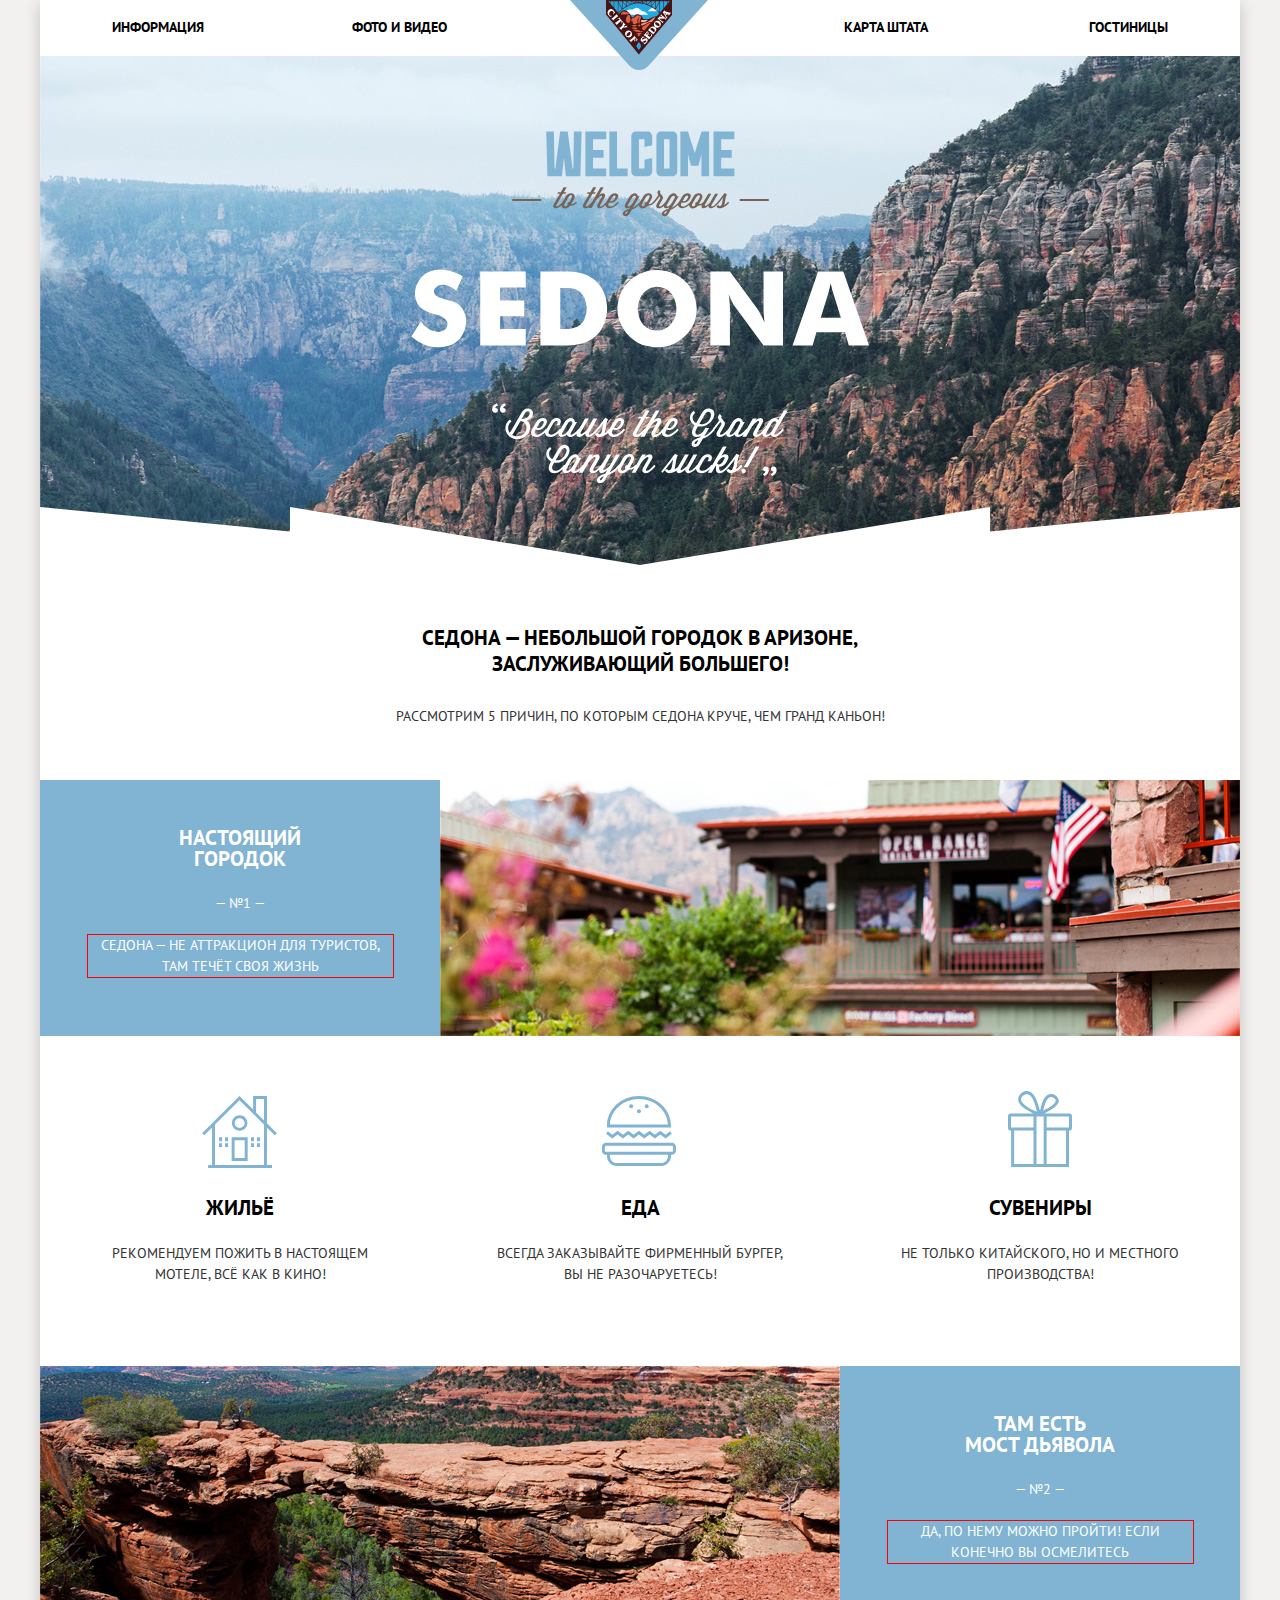
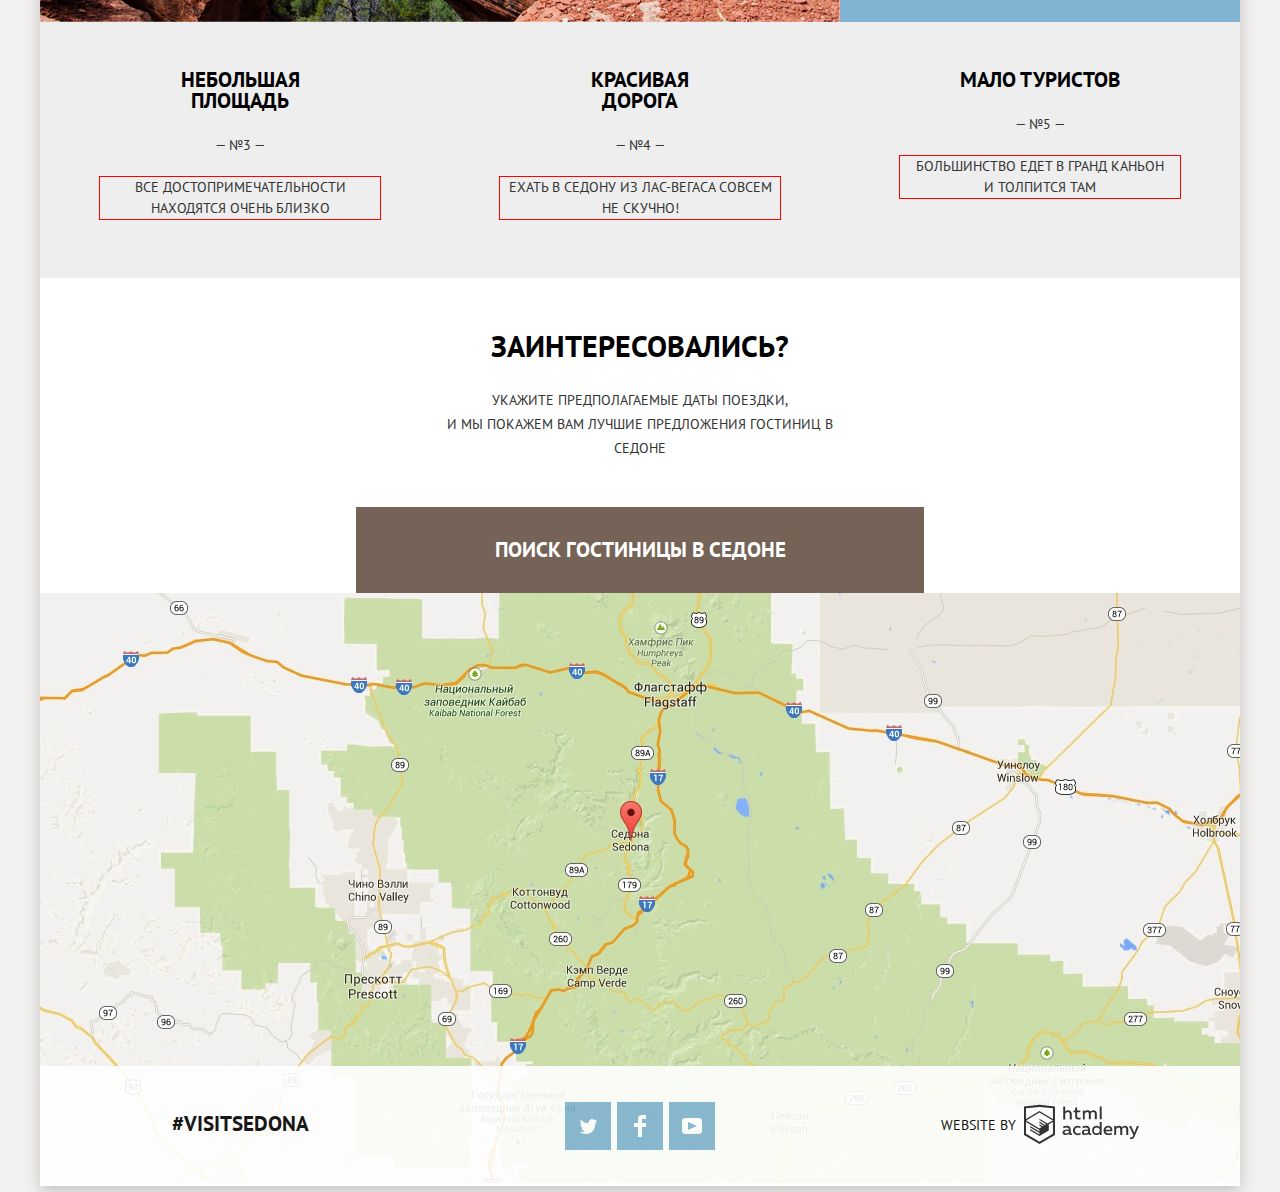
==== commit a46ab53f: "Исправляет ошибки отмеченные проверяющим наставником" ====
--- a/index.html
+++ b/index.html
@@ -5,7 +5,7 @@
   <meta charset="utf-8">
   <title>Сайт города Седона</title>
   <link href="https://fonts.googleapis.com/css?family=PT+Sans:400,700&display=swap&subset=cyrillic" rel="stylesheet">
-  <link href="css/normalize.css" rel="stylesheet">
+  <link href="css/normalize.min.css" rel="stylesheet">
   <link href="css/style.css" rel="stylesheet">
 </head>
 
@@ -34,7 +34,9 @@
 
     <!-- Главное содержимое страницы -->
     <main class="main">
-      <div class="welcome-banner"></div>
+      <div class="welcome-banner">
+        <img class="welcome-banner__text-image" src="img/intro-welcome.svg" width="459" height="353" alt="Приветственная надпись">
+      </div>
       <h1 class="main__title">Седона — небольшой городок в Аризоне,
         заслуживающий большего!
       </h1>
@@ -46,23 +48,23 @@
         <ul class="features__list">
           <li class="features__item features__item--image-right features-item item-image">
             <div class="features__wrapper">
-              <h3 class="features-item__title features-item__title--text-white">Настоящий<br>городок</h3>
+              <h3 class="features-item__title features-item__title--text-white">Настоящий городок</h3>
               <p class="features-item__item-number features-item__item-number--text-white">№1</p>
               <p class="features-item__description features-item__description--text-white">Седона — не аттракцион для
-                туристов,<br>там течёт своя жизнь</p>
+                туристов, там течёт своя жизнь</p>
             </div>
             <ul class="city-attractions">
               <li class="city-attractions__item">
                 <h4 class="city-attractions__title city-attractions__title--accommodation">Жильё</h4>
-                <p class="city-attractions__description">Рекомендуем пожить в настоящем<br> мотеле, всё как в кино!</p>
+                <p class="city-attractions__description">Рекомендуем пожить в настоящем мотеле, всё как в кино!</p>
               </li>
               <li class="city-attractions__item">
                 <h4 class="city-attractions__title city-attractions__title--food">Еда</h4>
-                <p class="city-attractions__description">Всегда заказывайте фирменный бургер,<br> вы не разочаруетесь!</p>
+                <p class="city-attractions__description">Всегда заказывайте фирменный бургер, вы не разочаруетесь!</p>
               </li>
               <li class="city-attractions__item">
                 <h4 class="city-attractions__title city-attractions__title--souvenirs">Сувениры</h4>
-                <p class="city-attractions__description">Не только китайского, но и местного<br> производства!</p>
+                <p class="city-attractions__description">Не только китайского, но и местного производства!</p>
               </li>
             </ul>
           </li>
@@ -70,24 +72,25 @@
             <div class="features__wrapper features__wrapper--right">
               <h3 class="features-item__title features-item__title--text-white">Там есть<br> Мост дьявола</h3>
               <p class="features-item__item-number features-item__item-number--text-white">№2</p>
-              <p class="features-item__description features-item__description--text-white">Да, по нему можно пройти! Если
-                конечно<br> вы осмелитесь</p>
+              <p class="features-item__description features-item__description--text-white">Да, по нему можно пройти!
+                Если
+                конечно вы осмелитесь</p>
             </div>
           </li>
           <li class="features__item features__item--without-image features-item">
-            <h3 class="features-item__title">Небольшая<br> площадь</h3>
+            <h3 class="features-item__title">Небольшая площадь</h3>
             <p class="features-item__item-number">№3</p>
-            <p class="features-item__description">Все достопримечательности<br> находятся очень близко</p>
+            <p class="features-item__description">Все достопримечательности находятся очень близко</p>
           </li>
           <li class="features__item features__item--without-image features-item">
-            <h3 class="features-item__title">Красивая<br> дорога</h3>
+            <h3 class="features-item__title">Красивая дорога</h3>
             <p class="features-item__item-number">№4</p>
-            <p class="features-item__description">Ехать в Седону из Лас-Вегаса совсем<br> не скучно!</p>
+            <p class="features-item__description">Ехать в Седону из Лас-Вегаса совсем не скучно!</p>
           </li>
           <li class="features__item features__item--without-image features-item">
-            <h3 class="features-item__title">Мало<br> туристов</h3>
+            <h3 class="features-item__title">Мало туристов</h3>
             <p class="features-item__item-number">№5</p>
-            <p class="features-item__description">Большинство едет в гранд каньон<br> и толпится там</p>
+            <p class="features-item__description">Большинство едет в гранд каньон и&nbsp;толпится там</p>
           </li>
         </ul>
       </section>
@@ -103,21 +106,26 @@
           </p>
         </div>
         <div class="hotel-search__wrapper-form">
-          <button class="hotel-search__button hotel-search__button-popup" type="button">Поиск гостиницы в Седоне</button>
-          <div class="wrapper-mask">
-            <form class="hotel-search__popup-form hotel-search__popup-form--show" action="https://echo.htmlacademy.ru" method="post">
+          <button class="hotel-search__button hotel-search__button-popup" type="button">Поиск гостиницы в
+            Седоне</button>
+          <div class="hotel-search__wrapper-mask">
+            <form class="hotel-search__popup-form hotel-search__popup-form--show" action="https://echo.htmlacademy.ru"
+              method="post">
               <div class="hotel-search__wrapper-field">
                 <label class="hotel-search__field" for="arrival-date-field">
                   <span class="hotel-search__field-name ">Дата заезда:</span>
                 </label>
-                <input class="hotel-search__input hotel-search__input--date" type="text" name="arrival-date" value="" placeholder="24 апреля 2017" autocomplete="off" id="arrival-date-field">
+                <input class="hotel-search__input hotel-search__input--date" type="text" name="arrival-date" value=""
+                  placeholder="24 апреля 2017" autocomplete="off" id="arrival-date-field">
                 <button class="hotel-search__icon-date" type="button">
                   <span class="visually-hidden hotel-search__icon-date-text">
                     Выбор даты заезда
                   </span>
                   <svg xmlns="http://www.w3.org/2000/svg" width="21" height="22" viewbox="0 0 21 22">
-                    <path d="M19.251 2.025h-2.845V.648c0-.381-.294-.689-.656-.689-.363 0-.656.308-.656.689v1.377h-3.938V.648c0-.381-.294-.689-.655-.689-.363 0-.657.308-.657.689v1.377H5.906V.648c0-.381-.294-.689-.656-.689-.363 0-.657.308-.657.689v1.377H1.75C.784 2.025 0 2.847 0 3.862v16.302C0 21.179.784 22 1.75 22h17.501c.966 0 1.749-.821 1.749-1.836V3.862c0-1.015-.783-1.837-1.749-1.837zm.437 18.139a.448.448 0 0 1-.437.459H1.75a.45.45 0 0 1-.438-.459V3.862a.45.45 0 0 1 .438-.459h2.844v1.378c0 .381.294.689.657.689.362 0 .656-.308.656-.689V3.403h3.938v1.378c0 .381.294.689.657.689.361 0 .655-.308.655-.689V3.403h3.938v1.378c0 .381.293.689.656.689.362 0 .656-.308.656-.689V3.403h2.845c.241 0 .437.206.437.459v16.302z"/>
-                    <path d="M4.594 8.225h2.625v2.066H4.594zM4.594 11.668h2.625v2.067H4.594zM4.594 15.112h2.625v2.066H4.594zM9.188 15.112h2.625v2.066H9.188zM9.188 11.668h2.625v2.067H9.188zM9.188 8.225h2.625v2.066H9.188zM13.781 15.112h2.625v2.066h-2.625zM13.781 11.668h2.625v2.067h-2.625zM13.781 8.225h2.625v2.066h-2.625z"/>
+                    <path
+                      d="M19.251 2.025h-2.845V.648c0-.381-.294-.689-.656-.689-.363 0-.656.308-.656.689v1.377h-3.938V.648c0-.381-.294-.689-.655-.689-.363 0-.657.308-.657.689v1.377H5.906V.648c0-.381-.294-.689-.656-.689-.363 0-.657.308-.657.689v1.377H1.75C.784 2.025 0 2.847 0 3.862v16.302C0 21.179.784 22 1.75 22h17.501c.966 0 1.749-.821 1.749-1.836V3.862c0-1.015-.783-1.837-1.749-1.837zm.437 18.139a.448.448 0 0 1-.437.459H1.75a.45.45 0 0 1-.438-.459V3.862a.45.45 0 0 1 .438-.459h2.844v1.378c0 .381.294.689.657.689.362 0 .656-.308.656-.689V3.403h3.938v1.378c0 .381.294.689.657.689.361 0 .655-.308.655-.689V3.403h3.938v1.378c0 .381.293.689.656.689.362 0 .656-.308.656-.689V3.403h2.845c.241 0 .437.206.437.459v16.302z" />
+                    <path
+                      d="M4.594 8.225h2.625v2.066H4.594zM4.594 11.668h2.625v2.067H4.594zM4.594 15.112h2.625v2.066H4.594zM9.188 15.112h2.625v2.066H9.188zM9.188 11.668h2.625v2.067H9.188zM9.188 8.225h2.625v2.066H9.188zM13.781 15.112h2.625v2.066h-2.625zM13.781 11.668h2.625v2.067h-2.625zM13.781 8.225h2.625v2.066h-2.625z" />
                   </svg>
                 </button>
               </div>
@@ -125,14 +133,17 @@
                 <label class="hotel-search__field" for="departure-date-field">
                   <span class="hotel-search__field-name">Дата выезда:</span>
                 </label>
-                <input class="hotel-search__input hotel-search__input--date" type="text" name="departure-date" value="" placeholder="4 июля 2017" autocomplete="off" id="departure-date-field">
+                <input class="hotel-search__input hotel-search__input--date" type="text" name="departure-date" value=""
+                  placeholder="4 июля 2017" autocomplete="off" id="departure-date-field">
                 <button class="hotel-search__icon-date" type="button">
                   <span class="visually-hidden hotel-search__icon-date-text">
                     Выбор даты выезда
                   </span>
                   <svg xmlns="http://www.w3.org/2000/svg" width="21" height="22" viewbox="0 0 21 22">
-                    <path d="M19.251 2.025h-2.845V.648c0-.381-.294-.689-.656-.689-.363 0-.656.308-.656.689v1.377h-3.938V.648c0-.381-.294-.689-.655-.689-.363 0-.657.308-.657.689v1.377H5.906V.648c0-.381-.294-.689-.656-.689-.363 0-.657.308-.657.689v1.377H1.75C.784 2.025 0 2.847 0 3.862v16.302C0 21.179.784 22 1.75 22h17.501c.966 0 1.749-.821 1.749-1.836V3.862c0-1.015-.783-1.837-1.749-1.837zm.437 18.139a.448.448 0 0 1-.437.459H1.75a.45.45 0 0 1-.438-.459V3.862a.45.45 0 0 1 .438-.459h2.844v1.378c0 .381.294.689.657.689.362 0 .656-.308.656-.689V3.403h3.938v1.378c0 .381.294.689.657.689.361 0 .655-.308.655-.689V3.403h3.938v1.378c0 .381.293.689.656.689.362 0 .656-.308.656-.689V3.403h2.845c.241 0 .437.206.437.459v16.302z"/>
-                    <path d="M4.594 8.225h2.625v2.066H4.594zM4.594 11.668h2.625v2.067H4.594zM4.594 15.112h2.625v2.066H4.594zM9.188 15.112h2.625v2.066H9.188zM9.188 11.668h2.625v2.067H9.188zM9.188 8.225h2.625v2.066H9.188zM13.781 15.112h2.625v2.066h-2.625zM13.781 11.668h2.625v2.067h-2.625zM13.781 8.225h2.625v2.066h-2.625z"/>
+                    <path
+                      d="M19.251 2.025h-2.845V.648c0-.381-.294-.689-.656-.689-.363 0-.656.308-.656.689v1.377h-3.938V.648c0-.381-.294-.689-.655-.689-.363 0-.657.308-.657.689v1.377H5.906V.648c0-.381-.294-.689-.656-.689-.363 0-.657.308-.657.689v1.377H1.75C.784 2.025 0 2.847 0 3.862v16.302C0 21.179.784 22 1.75 22h17.501c.966 0 1.749-.821 1.749-1.836V3.862c0-1.015-.783-1.837-1.749-1.837zm.437 18.139a.448.448 0 0 1-.437.459H1.75a.45.45 0 0 1-.438-.459V3.862a.45.45 0 0 1 .438-.459h2.844v1.378c0 .381.294.689.657.689.362 0 .656-.308.656-.689V3.403h3.938v1.378c0 .381.294.689.657.689.361 0 .655-.308.655-.689V3.403h3.938v1.378c0 .381.293.689.656.689.362 0 .656-.308.656-.689V3.403h2.845c.241 0 .437.206.437.459v16.302z" />
+                    <path
+                      d="M4.594 8.225h2.625v2.066H4.594zM4.594 11.668h2.625v2.067H4.594zM4.594 15.112h2.625v2.066H4.594zM9.188 15.112h2.625v2.066H9.188zM9.188 11.668h2.625v2.067H9.188zM9.188 8.225h2.625v2.066H9.188zM13.781 15.112h2.625v2.066h-2.625zM13.781 11.668h2.625v2.067h-2.625zM13.781 8.225h2.625v2.066h-2.625z" />
                   </svg>
                 </button>
               </div>
@@ -146,7 +157,8 @@
                       Уменьшение количества взрослых
                     </span>
                   </button>
-                  <input class="hotel-search__input hotel-search__input--people-number" type="text" name="adults" value="" placeholder="2" id="number-adults">
+                  <input class="hotel-search__input hotel-search__input--people-number" type="text" name="adults"
+                    value="" placeholder="2" id="number-adults">
                   <button class="hotel-search__icon-plus" type="button">
                     <span class="visually-hidden hotel-search__icon-plus-text">
                       Увеличение количества взрослых
@@ -162,7 +174,8 @@
                       Уменьшение количества детей
                     </span>
                   </button>
-                  <input class="hotel-search__input hotel-search__input--people-number" type="text" name="children" value="" placeholder="0" id="number-children">
+                  <input class="hotel-search__input hotel-search__input--people-number" type="text" name="children"
+                    value="" placeholder="0" id="number-children">
                   <button class="hotel-search__icon-plus" type="button">
                     <span class="visually-hidden hotel-search__icon-plus-text">
                       Увеличение количества детей
@@ -179,7 +192,9 @@
       <!-- Раздел с картой -->
       <section class="map">
         <h2 class="map__title visually-hidden">Карта</h2>
-        <iframe src="https://www.google.com/maps/embed?pb=!1m18!1m12!1m3!1d418951.79386416427!2d-111.40577700808174!3d34.88052328887063!2m3!1f0!2f0!3f0!3m2!1i1024!2i768!4f13.1!3m3!1m2!1s0x872da132f942b00d%3A0x5548c523fa6c8efd!2z0KHQtdC00L7QvdCwLCDQkNGA0LjQt9C-0L3QsCA4NjMzNiwg0KHQqNCQ!5e0!3m2!1sru!2sru!4v1569522202751!5m2!1sru!2sru" width="1200" height="593" style="border:0;" allowfullscreen="">
+        <iframe
+          src="https://www.google.com/maps/embed?pb=!1m18!1m12!1m3!1d418951.79386416427!2d-111.40577700808174!3d34.88052328887063!2m3!1f0!2f0!3f0!3m2!1i1024!2i768!4f13.1!3m3!1m2!1s0x872da132f942b00d%3A0x5548c523fa6c8efd!2z0KHQtdC00L7QvdCwLCDQkNGA0LjQt9C-0L3QsCA4NjMzNiwg0KHQqNCQ!5e0!3m2!1sru!2sru!4v1569522202751!5m2!1sru!2sru"
+          width="1200" height="593" style="border:0;" allowfullscreen="">
         </iframe>
       </section>
 
@@ -192,8 +207,10 @@
         <li class="footer__socials-item">
           <a href="#" class="footer__socials-link footer__socials-link--twitter" aria-label="Наша группа в Twitter">
             <span class="visually-hidden">Наша группа в Twitter</span>
-            <svg xmlns="http://www.w3.org/2000/svg" xmlns:xlink="http://www.w3.org/1999/xlink" width="17" height="15" viewbox="0 0 17 15">
-              <path fill="#FFF" d="M10.95.144c1.685-.496 2.984.27 3.577 1.179.673-.231 1.331-.481 2.011-.708a2.345 2.345 0 0 1-.857 1.768c.685.17 1.304-.491 1.304-.491-.169 1-1.006 1.788-1.563 2.024-.231 6.75-3.175 11.217-10.077 11.082h-.446c-.41 0-4.164-.46-4.898-1.887 2.271.196 3.893-.422 4.693-1.177-.96-.3-2.679-.477-2.979-2.95.349.106.564.228 1.19.119C1.705 8.247.374 7.53.448 5.33c.285.328 1.067.536 1.34.472C1.085 5.561-.182 2.442.894.85c1.818 1.854 3.735 3.606 7.152 3.773C8.254 2.33 9.183.793 10.95.144z"/>
+            <svg xmlns="http://www.w3.org/2000/svg" xmlns:xlink="http://www.w3.org/1999/xlink" width="17" height="15"
+              viewbox="0 0 17 15">
+              <path fill="#FFF"
+                d="M10.95.144c1.685-.496 2.984.27 3.577 1.179.673-.231 1.331-.481 2.011-.708a2.345 2.345 0 0 1-.857 1.768c.685.17 1.304-.491 1.304-.491-.169 1-1.006 1.788-1.563 2.024-.231 6.75-3.175 11.217-10.077 11.082h-.446c-.41 0-4.164-.46-4.898-1.887 2.271.196 3.893-.422 4.693-1.177-.96-.3-2.679-.477-2.979-2.95.349.106.564.228 1.19.119C1.705 8.247.374 7.53.448 5.33c.285.328 1.067.536 1.34.472C1.085 5.561-.182 2.442.894.85c1.818 1.854 3.735 3.606 7.152 3.773C8.254 2.33 9.183.793 10.95.144z" />
             </svg>
           </a>
         </li>
@@ -201,17 +218,18 @@
           <a href="#" class="footer__socials-link footer__socials-link--facebook" aria-label="Наша группа в Facebook">
             <span class="visually-hidden">Наша группа в Facebook</span>
             <svg xmlns="http://www.w3.org/2000/svg" width="12" height="22" viewbox="0 0 12 22">
-              <path fill="#FFF" d="M12 4V0H8a4 4 0 0 0-4 4v4H0v4h4v10h4V12h4V8H8V4h4z"/>
+              <path fill="#FFF" d="M12 4V0H8a4 4 0 0 0-4 4v4H0v4h4v10h4V12h4V8H8V4h4z" />
             </svg>
           </a>
         </li>
         <li class="footer__socials-item">
           <a href="#" class="footer__socials-link footer__socials-link--youtube" aria-label="Наша группа в Youtube">
             <span class="visually-hidden">Наша группа в Youtube</span>
-            <svg xmlns="http://www.w3.org/2000/svg" xmlns:xlink="http://www.w3.org/1999/xlink" width="20" height="16" viewbox="0 0 20 16">
-              <path fill="#FFF" d="M17 0H3C1.35 0 0 1.35 0 3v10c0 1.65 1.35 3 3 3h14c1.65 0 3-1.35 3-3V3c0-1.65-1.35-3-3-3zM6.027 11.998V4.002L15.014 8l-8.987 3.998z"/>
-            </svg>
-
+            <svg xmlns="http://www.w3.org/2000/svg" xmlns:xlink="http://www.w3.org/1999/xlink" width="20" height="16"
+              viewbox="0 0 20 16">
+              <path fill="#FFF"
+                d="M17 0H3C1.35 0 0 1.35 0 3v10c0 1.65 1.35 3 3 3h14c1.65 0 3-1.35 3-3V3c0-1.65-1.35-3-3-3zM6.027 11.998V4.002L15.014 8l-8.987 3.998z" />
+            </svg>
           </a>
         </li>
       </ul>
@@ -219,15 +237,18 @@
         <p class="footer__developer-name">Website by</p>
         <span class="footer__logo">
           <a class="footer__developer-link" href="https://htmlacademy.ru/intensive/htmlcss">
-            <svg id="Layer_1" data-name="Layer 1" xmlns="http://www.w3.org/2000/svg" width="115" height="41" viewbox="0 0 108.08 36.85"><title>logo-htmlacademy-small1</title>
-              <path d="M44.61,26.88a2,2,0,0,0,.55-0.1v1.33a3.25,3.25,0,0,1-1.18.21,1.67,1.67,0,0,1-1.67-1,4.84,4.84,0,0,1-3.14,1.08c-1.51,0-2.91-.83-2.91-2.55,0-2.13,2-2.79,3.71-2.79a11.08,11.08,0,0,1,2.17.25v-0.3c0-1-.76-1.77-2.19-1.77a7.42,7.42,0,0,0-3,.64v-1.7a10.21,10.21,0,0,1,3.19-.55c2.36,0,3.81,1.12,3.81,3.65v3a0.54,0.54,0,0,0,.49.59h0.17Zm-6.44-1.13A1.35,1.35,0,0,0,39.63,27h0.11a3.39,3.39,0,0,0,2.41-1V24.58a9.72,9.72,0,0,0-1.81-.21c-1,0-2.16.33-2.16,1.38h0Zm12.36-6.11a5,5,0,0,1,2.57.64V22a4.08,4.08,0,0,0-2.3-.7,2.75,2.75,0,1,0,0,5.49,5,5,0,0,0,2.43-.64v1.71a6.27,6.27,0,0,1-2.76.57A4.21,4.21,0,0,1,46,24.51q0-.21,0-0.41a4.32,4.32,0,0,1,4.18-4.46h0.38Zm12.17,7.24a2,2,0,0,0,.55-0.1v1.33a3.25,3.25,0,0,1-1.18.21,1.67,1.67,0,0,1-1.67-1,4.84,4.84,0,0,1-3.14,1.08c-1.51,0-2.91-.83-2.91-2.55,0-2.13,2-2.79,3.71-2.79a11.08,11.08,0,0,1,2.17.25v-0.3c0-1-.76-1.77-2.19-1.77a7.42,7.42,0,0,0-3,.64v-1.7a10.21,10.21,0,0,1,3.19-.55c2.36,0,3.81,1.12,3.81,3.65v3a0.54,0.54,0,0,0,.49.59h0.17Zm-6.44-1.13A1.35,1.35,0,0,0,57.73,27h0.11a3.39,3.39,0,0,0,2.41-1V24.58a9.72,9.72,0,0,0-1.81-.21c-1.06,0-2.16.33-2.16,1.38h0ZM73,16V28.2H71.35V26.88a3.88,3.88,0,0,1-3.19,1.54,4.4,4.4,0,0,1,0-8.78,3.81,3.81,0,0,1,3,1.3V16H73Zm-4.53,5.22a2.76,2.76,0,1,0,0,5.52A2.86,2.86,0,0,0,71.15,25V23A2.91,2.91,0,0,0,68.49,21.27ZM79,19.64c3.31,0,4.46,2.68,3.92,5.09H76.7c0.21,1.5,1.67,2.11,3.19,2.11a6.11,6.11,0,0,0,2.64-.59v1.6a7.14,7.14,0,0,1-3,.57C77,28.42,74.78,27,74.78,24a4.18,4.18,0,0,1,4-4.39H79Zm0.09,1.54a2.28,2.28,0,0,0-2.44,2.1v0.06H81.3A2,2,0,0,0,79.13,21.18Zm5.73,7V19.87h1.65v1a3.81,3.81,0,0,1,2.78-1.27A2.86,2.86,0,0,1,91.89,21a4.12,4.12,0,0,1,2.91-1.33A3.06,3.06,0,0,1,98,23V28.2h-1.9V23.05a1.59,1.59,0,0,0-1.42-1.75H94.42a2.8,2.8,0,0,0-2.07,1.12V28.2h-1.9V23.05A1.59,1.59,0,0,0,89,21.31H88.8a3,3,0,0,0-2.21,1.29v5.63H84.86Zm21.31-8.33h1.9l-3.91,9.46c-0.9,2.17-2.09,2.86-3.35,2.86a4.76,4.76,0,0,1-1.1-.14V30.46a2.86,2.86,0,0,0,.85.12c0.9,0,1.58-.64,2.07-1.9l0.17-.42-4-8.4h2l2.86,6.29ZM38.73,1.46V6.22a3.81,3.81,0,0,1,2.7-1.14,3.25,3.25,0,0,1,3.44,3.4v5.15H43V8.72a1.81,1.81,0,0,0-1.61-2h-0.3a2.93,2.93,0,0,0-2.32,1.39v5.52h-1.9V1.46h1.9ZM49.94,2.31v3h3V6.91h-3v3.81c0,1.1.5,1.46,1.58,1.46a4.49,4.49,0,0,0,1.69-.33v1.6A6.8,6.8,0,0,1,51,13.8a2.55,2.55,0,0,1-2.86-2.74V6.89H46.58V5.26h1.5V2.74Zm5.4,11.31V5.28H57v1A3.81,3.81,0,0,1,59.77,5a2.86,2.86,0,0,1,2.6,1.33A4.12,4.12,0,0,1,65.28,5,3.06,3.06,0,0,1,68.44,8.4v5.21h-1.9V8.46a1.59,1.59,0,0,0-1.42-1.75H64.89a2.8,2.8,0,0,0-2.07,1.12v5.78h-1.9V8.46A1.59,1.59,0,0,0,59.5,6.71H59.27A3,3,0,0,0,57.06,8v5.63H55.34ZM71.17,1.45H73V13.6H71.17V1.45ZM14.71,0H14.55L0,1.54V28.21l14.55,8.66,14.55-8.66V1.54Zm12.5,27.1L14.55,34.64,1.9,27.12V16.18l12.59,7.5V25L5.86,19.9v1.31l8.68,5.21v1.39L5.87,22.65V24l8.68,5.21,8.75-5.24V18.31L27.2,16V27.12Zm0-12.53-3.48,2-1.6,1L14.51,13v1.31L21,18.23H21l-0.14.09-1,.54-5.37-3.2V17l4.24,2.52-1,.67-3.2-1.9v1.31l2.1,1.24L14.5,22.1,2,14.65,14.51,7.11Zm0-1.32L14.49,5.76,1.91,13.25v-10L14.56,1.92,27.21,3.25v10h0Z" transform="translate(0 -0.02)" fill="#231f20"/>
+            <svg id="Layer_1" data-name="Layer 1" xmlns="http://www.w3.org/2000/svg" width="115" height="41"
+              viewbox="0 0 108.08 36.85">
+              <title>logo-htmlacademy-small1</title>
+              <path
+                d="M44.61,26.88a2,2,0,0,0,.55-0.1v1.33a3.25,3.25,0,0,1-1.18.21,1.67,1.67,0,0,1-1.67-1,4.84,4.84,0,0,1-3.14,1.08c-1.51,0-2.91-.83-2.91-2.55,0-2.13,2-2.79,3.71-2.79a11.08,11.08,0,0,1,2.17.25v-0.3c0-1-.76-1.77-2.19-1.77a7.42,7.42,0,0,0-3,.64v-1.7a10.21,10.21,0,0,1,3.19-.55c2.36,0,3.81,1.12,3.81,3.65v3a0.54,0.54,0,0,0,.49.59h0.17Zm-6.44-1.13A1.35,1.35,0,0,0,39.63,27h0.11a3.39,3.39,0,0,0,2.41-1V24.58a9.72,9.72,0,0,0-1.81-.21c-1,0-2.16.33-2.16,1.38h0Zm12.36-6.11a5,5,0,0,1,2.57.64V22a4.08,4.08,0,0,0-2.3-.7,2.75,2.75,0,1,0,0,5.49,5,5,0,0,0,2.43-.64v1.71a6.27,6.27,0,0,1-2.76.57A4.21,4.21,0,0,1,46,24.51q0-.21,0-0.41a4.32,4.32,0,0,1,4.18-4.46h0.38Zm12.17,7.24a2,2,0,0,0,.55-0.1v1.33a3.25,3.25,0,0,1-1.18.21,1.67,1.67,0,0,1-1.67-1,4.84,4.84,0,0,1-3.14,1.08c-1.51,0-2.91-.83-2.91-2.55,0-2.13,2-2.79,3.71-2.79a11.08,11.08,0,0,1,2.17.25v-0.3c0-1-.76-1.77-2.19-1.77a7.42,7.42,0,0,0-3,.64v-1.7a10.21,10.21,0,0,1,3.19-.55c2.36,0,3.81,1.12,3.81,3.65v3a0.54,0.54,0,0,0,.49.59h0.17Zm-6.44-1.13A1.35,1.35,0,0,0,57.73,27h0.11a3.39,3.39,0,0,0,2.41-1V24.58a9.72,9.72,0,0,0-1.81-.21c-1.06,0-2.16.33-2.16,1.38h0ZM73,16V28.2H71.35V26.88a3.88,3.88,0,0,1-3.19,1.54,4.4,4.4,0,0,1,0-8.78,3.81,3.81,0,0,1,3,1.3V16H73Zm-4.53,5.22a2.76,2.76,0,1,0,0,5.52A2.86,2.86,0,0,0,71.15,25V23A2.91,2.91,0,0,0,68.49,21.27ZM79,19.64c3.31,0,4.46,2.68,3.92,5.09H76.7c0.21,1.5,1.67,2.11,3.19,2.11a6.11,6.11,0,0,0,2.64-.59v1.6a7.14,7.14,0,0,1-3,.57C77,28.42,74.78,27,74.78,24a4.18,4.18,0,0,1,4-4.39H79Zm0.09,1.54a2.28,2.28,0,0,0-2.44,2.1v0.06H81.3A2,2,0,0,0,79.13,21.18Zm5.73,7V19.87h1.65v1a3.81,3.81,0,0,1,2.78-1.27A2.86,2.86,0,0,1,91.89,21a4.12,4.12,0,0,1,2.91-1.33A3.06,3.06,0,0,1,98,23V28.2h-1.9V23.05a1.59,1.59,0,0,0-1.42-1.75H94.42a2.8,2.8,0,0,0-2.07,1.12V28.2h-1.9V23.05A1.59,1.59,0,0,0,89,21.31H88.8a3,3,0,0,0-2.21,1.29v5.63H84.86Zm21.31-8.33h1.9l-3.91,9.46c-0.9,2.17-2.09,2.86-3.35,2.86a4.76,4.76,0,0,1-1.1-.14V30.46a2.86,2.86,0,0,0,.85.12c0.9,0,1.58-.64,2.07-1.9l0.17-.42-4-8.4h2l2.86,6.29ZM38.73,1.46V6.22a3.81,3.81,0,0,1,2.7-1.14,3.25,3.25,0,0,1,3.44,3.4v5.15H43V8.72a1.81,1.81,0,0,0-1.61-2h-0.3a2.93,2.93,0,0,0-2.32,1.39v5.52h-1.9V1.46h1.9ZM49.94,2.31v3h3V6.91h-3v3.81c0,1.1.5,1.46,1.58,1.46a4.49,4.49,0,0,0,1.69-.33v1.6A6.8,6.8,0,0,1,51,13.8a2.55,2.55,0,0,1-2.86-2.74V6.89H46.58V5.26h1.5V2.74Zm5.4,11.31V5.28H57v1A3.81,3.81,0,0,1,59.77,5a2.86,2.86,0,0,1,2.6,1.33A4.12,4.12,0,0,1,65.28,5,3.06,3.06,0,0,1,68.44,8.4v5.21h-1.9V8.46a1.59,1.59,0,0,0-1.42-1.75H64.89a2.8,2.8,0,0,0-2.07,1.12v5.78h-1.9V8.46A1.59,1.59,0,0,0,59.5,6.71H59.27A3,3,0,0,0,57.06,8v5.63H55.34ZM71.17,1.45H73V13.6H71.17V1.45ZM14.71,0H14.55L0,1.54V28.21l14.55,8.66,14.55-8.66V1.54Zm12.5,27.1L14.55,34.64,1.9,27.12V16.18l12.59,7.5V25L5.86,19.9v1.31l8.68,5.21v1.39L5.87,22.65V24l8.68,5.21,8.75-5.24V18.31L27.2,16V27.12Zm0-12.53-3.48,2-1.6,1L14.51,13v1.31L21,18.23H21l-0.14.09-1,.54-5.37-3.2V17l4.24,2.52-1,.67-3.2-1.9v1.31l2.1,1.24L14.5,22.1,2,14.65,14.51,7.11Zm0-1.32L14.49,5.76,1.91,13.25v-10L14.56,1.92,27.21,3.25v10h0Z"
+                transform="translate(0 -0.02)" fill="#231f20" />
             </svg>
           </a>
         </span>
       </div>
     </footer>
   </div>
-  <script src="js/popup.js"></script>
+  <script src="js/popup.min.js"></script>
 </body>
-
 </html>
--- a/css/style.css
+++ b/css/style.css
@@ -37,7 +37,9 @@
 
   white-space: nowrap;
 
-  clip-path: inset(100%);
+  -webkit-clip-path: inset(100%);
+
+          clip-path: inset(100%);
   clip: rect(0 0 0 0);
   overflow: hidden;
 }
@@ -62,12 +64,18 @@
   position: absolute;
   top: 0;
   left: 529px;
+  z-index: 1;
 }
 
 .navigation-header__list {
-  display: flex;
-  flex-wrap: wrap;
-  align-items: center;
+  display: -webkit-box;
+  display: -ms-flexbox;
+  display: flex;
+  -ms-flex-wrap: wrap;
+      flex-wrap: wrap;
+  -webkit-box-align: center;
+      -ms-flex-align: center;
+          align-items: center;
 
   margin: 0;
   padding:0;
@@ -97,7 +105,6 @@
   line-height: 26px;
   font-weight: 700;
   color: #000000;
-
 }
 
 .navigation-header__link:hover,
@@ -116,27 +123,31 @@
 /* Стили index.html */
 
 .welcome-banner {
+  position: relative;
+
+  height: 509px;
   margin-bottom: 60px;
-
-  height: 509px;
 
   background-image:
     url("../img/intro-mask.svg"),
-    url("../img/intro-welcome.svg"),
     url("../img/mountain.jpg");
 
   background-position:
     left 0 bottom -2px,
-    center 75px,
     0 -56px;
 
   background-size:
     1200px 60px,
-    459px 353px,
     1200px 773px;
 
   background-repeat: no-repeat;
   background-color: #283739;
+}
+
+.welcome-banner__text-image {
+  position: absolute;
+  top: 75px;
+  left: 371px;
 }
 
 .main__title {
@@ -151,16 +162,24 @@
 }
 
 .features__list {
-  display: flex;
-  flex-wrap: wrap;
+  display: -webkit-box;
+  display: -ms-flexbox;
+  display: flex;
+  -ms-flex-wrap: wrap;
+      flex-wrap: wrap;
+
+  margin: 0;
+  padding: 0;
+
   list-style: none;
-  margin: 0;
-  padding: 0;
 }
 
 .features__item {
-  flex-basis: 400px;
-  flex-grow: 1;
+  -ms-flex-preferred-size: 400px;
+      flex-basis: 400px;
+  -webkit-box-flex: 1;
+      -ms-flex-positive: 1;
+          flex-grow: 1;
 
   padding-top: 47px;
 }
@@ -191,7 +210,8 @@
 
 .features__item--image-right,
 .features__item--image-left {
-  flex-basis: 100%;
+  -ms-flex-preferred-size: 100%;
+      flex-basis: 100%;
 
   background-color: #81b3d2;
 }
@@ -216,8 +236,11 @@
 }
 
 .features-item__title {
-  margin: 0;
+  width: 160px;
+  margin: 0;
+  margin-right: auto;
   margin-bottom: 24px;
+  margin-left: auto;
   padding: 0;
 
   font-size: 21px;
@@ -240,9 +263,14 @@
 }
 
 .features-item__description {
-  margin: 0;
+  width: 280px;
+  margin: 0;
+  margin-right: auto;
+  margin-left: auto;
   margin-bottom: 59px;
-  padding: 0;
+  margin-left: auto;
+  padding: 0;
+  outline: 1px solid red;
 }
 
 .features-item__item-number,
@@ -257,9 +285,16 @@
   color: #ffffff;
 }
 
+.features-item__description--text-white {
+  width: 305px;
+}
+
 .city-attractions {
-  display: flex;
-  flex-wrap: wrap;
+  display: -webkit-box;
+  display: -ms-flexbox;
+  display: flex;
+  -ms-flex-wrap: wrap;
+      flex-wrap: wrap;
 
   margin: 0;
   padding: 0;
@@ -273,7 +308,9 @@
 .city-attractions__item {
   position: relative;
 
-  flex-basis: 400px;
+  -ms-flex-preferred-size: 400px;
+
+      flex-basis: 400px;
   padding-top: 161px;
 }
 
@@ -331,16 +368,26 @@
 }
 
 .city-attractions__description {
+  width: 300px;
+  margin-right: auto;
   margin-bottom: 81px;
+  margin-left: auto;
 
   color: #333333;
   text-align: center;
 }
 
-.hotel-search__wrapper-text{
+.hotel-search__wrapper-text {
+  display:-webkit-box;
+  display:-ms-flexbox;
   display:flex;
-  flex-direction: column;
-  align-items: center;
+  -webkit-box-orient: vertical;
+  -webkit-box-direction: normal;
+      -ms-flex-direction: column;
+          flex-direction: column;
+  -webkit-box-align: center;
+      -ms-flex-align: center;
+          align-items: center;
 
   width: 435px;
   margin: 0 auto;
@@ -370,6 +417,7 @@
 
 .hotel-search__wrapper-form {
   position: relative;
+
   width: 600px;
   margin: 0 auto;
 }
@@ -407,7 +455,7 @@
   background-color: #503e33;
 }
 
-.wrapper-mask {
+.hotel-search__wrapper-mask {
   position: absolute;
   top: 86px;
 
@@ -415,6 +463,10 @@
   min-height: 415px;
 
   overflow: hidden;
+}
+
+.hotel-search__wrapper-mask--hidden {
+  display: none;
 }
 
 .hotel-search__popup-form {
@@ -423,13 +475,17 @@
   left: 16px;
 
   display: none;
-  flex-direction: column;
+  -webkit-box-orient: vertical;
+  -webkit-box-direction: normal;
+      -ms-flex-direction: column;
+          flex-direction: column;
 
   width: 568px;
   padding-left: 55px;
   padding-top: 55px;
   padding-right: 55px;
   padding-bottom: 55px;
+
   background-color: #ffffff;
   box-shadow: 0px 7px 15px 0 rgba(0, 1, 1, 0.15);
 }
@@ -469,16 +525,30 @@
 .hotel-search__wrapper-field {
   position: relative;
 
-  display: flex;
-  align-items: center;
-  justify-content: space-between;
+  display: -webkit-box;
+
+  display: -ms-flexbox;
+
+  display: flex;
+  -webkit-box-align: center;
+      -ms-flex-align: center;
+          align-items: center;
+  -webkit-box-pack: justify;
+      -ms-flex-pack: justify;
+          justify-content: space-between;
   margin-bottom: 30px;
 }
 
 .hotel-search__wrapper-people-number {
-  display: flex;
-  align-items: center;
-  justify-content: space-between;
+  display: -webkit-box;
+  display: -ms-flexbox;
+  display: flex;
+  -webkit-box-align: center;
+      -ms-flex-align: center;
+          align-items: center;
+  -webkit-box-pack: justify;
+      -ms-flex-pack: justify;
+          justify-content: space-between;
 }
 
 .hotel-search__field-name {
@@ -488,7 +558,8 @@
 
 .hotel-search__field-name--adults,
 .hotel-search__field-name--children {
-  align-self: center;
+  -ms-flex-item-align: center;
+      align-self: center;
 }
 
 .hotel-search__field-name--adults {
@@ -556,6 +627,7 @@
   position: absolute;
   top: 8px;
   right: 4px;
+
   border: 0;
   background-color: transparent;
   cursor: pointer;
@@ -606,11 +678,11 @@
   height: 3px;
 
   background-color: #a9a9a9;
-
 }
 
 .hotel-search__icon-plus::after {
- transform: rotate(90deg);
+ -webkit-transform: rotate(90deg);
+         transform: rotate(90deg);
 }
 
 .hotel-search__icon-minus:hover::before,
@@ -655,13 +727,13 @@
 
 .map {
   height: 590px;
+
   background-image: url("../img/map.jpg");
   background-position: 50% 0;
   background-repeat: no-repeat;
   background-size: 1200px 593px;
-}
-
-
+  background-color: #e0edbb;
+}
 
 /* --------- Стили hotels.html ---------- */
 
@@ -679,6 +751,8 @@
 }
 
 .form-inner {
+  display: -webkit-box;
+  display: -ms-flexbox;
   display: flex;
 
   margin: 0;
@@ -713,9 +787,10 @@
 .sorting__list,
 .sorting__direction-list,
 .catalog__list {
+  margin: 0;
+  padding: 0;
+
   list-style: none;
-  margin: 0;
-  padding: 0;
 }
 
 .form-inner__list {
@@ -732,6 +807,7 @@
 
 .form-inner__form-title {
   margin-bottom: 26px;
+
   font-size: 16px;
   font-weight: 700;
   color: #ffffff;
@@ -782,6 +858,8 @@
 }
 
 .form-inner__price-fields {
+  display: -webkit-box;
+  display: -ms-flexbox;
   display: flex;
   position: relative;
 
@@ -803,13 +881,18 @@
 
   background: #ffffff;
 
-  transform: translate(-50%, -50%);
+  -webkit-transform: translate(-50%, -50%);
+
+          transform: translate(-50%, -50%);
 }
 
 .form-inner__price-fields .form-inner__label {
-  display: flex;
-  align-items: center;
-
+  display: -webkit-box;
+  display: -ms-flexbox;
+  display: flex;
+  -webkit-box-align: center;
+      -ms-flex-align: center;
+          align-items: center;
 
   width: 147px;
   padding-left: 65px;
@@ -841,7 +924,6 @@
 }
 
 .form-inner__range-bar {
-
   height: 2px;
 
   background: rgba(255, 255, 255, 0.3);
@@ -849,17 +931,20 @@
 
 .form-inner__range-bar--fill {
   width: 80%;
+
   background-color: #ffffff;
 }
 
-.form-inner__range-grip{
+.form-inner__range-grip {
   position: absolute;
   top: -9px;
+
   display: block;
-  border: none;
   width: 20px;
   height: 20px;
+
   background-color: #ffffff;
+  border: none;
   border-radius: 50%;
   box-shadow: 0 2px 1px 0 rgba(0, 1, 1, 0.2);
   cursor: pointer;
@@ -894,16 +979,17 @@
     position: absolute;
     top: -9px;
     display: block;
-    border: none;
+
     width: 22px;
     height: 22px;
+
     background-color: #ffffff;
+    border: none;
     border-radius: 50%;
     box-shadow: 0 2px 1px 0 rgba(0, 1, 1, 0.2);
     cursor: pointer;
   }
 
-
 .form-inner__button-show {
   display: block;
   margin-left: 84px;
@@ -922,23 +1008,24 @@
 
 .form-inner__button-show:hover,
 .form-inner__button-show:active,
-.form-inner__button-show:focus{
+.form-inner__button-show:focus {
   color: #000000;
   background-color: #ffffff;
   border: 2px solid #ffffff;
 }
 
 .sorting {
-  display: flex;
-
+  display: -webkit-box;
+  display: -ms-flexbox;
+  display: flex;
+  -webkit-box-align: center;
+      -ms-flex-align: center;
+          align-items: center;
   padding-top: 31px;
   padding-bottom: 30px;
   padding-right: 63px;
   padding-left: 71px;
 
-  align-items: center;
-
-
   border-bottom: 1px solid #f6f6f6;
 }
 
@@ -958,8 +1045,11 @@
 
 .sorting__list,
 .sorting__direction-list {
-  display: flex;
-  flex-wrap: wrap;
+  display: -webkit-box;
+  display: -ms-flexbox;
+  display: flex;
+  -ms-flex-wrap: wrap;
+      flex-wrap: wrap;
 }
 
 .sorting__list {
@@ -1073,19 +1163,21 @@
   padding-left: 72px;
 }
 
-
-
 .catalog__item {
   position: relative;
 
-  display: flex;
-  flex-wrap: wrap;
-
+  display: -webkit-box;
+
+  display: -ms-flexbox;
+
+  display: flex;
+  -ms-flex-wrap: wrap;
+      flex-wrap: wrap;
   margin-bottom: 24px;
   padding-bottom: 31px;
 }
 
-.catalog__item:last-child{
+.catalog__item:last-child {
   margin-bottom: 27px;
 }
 
@@ -1099,7 +1191,6 @@
   width: 1200px;
   height: 1px;
 
-
   background-color: #f6f6f6;
 }
 
@@ -1130,6 +1221,8 @@
 }
 
 .catalog__container {
+  display: -webkit-box;
+  display: -ms-flexbox;
   display: flex;
   margin-bottom: 15px;
 }
@@ -1159,11 +1252,11 @@
   margin-right: 2px;
   padding-top: 3px;
   padding-bottom: 3px;
-  vertical-align: middle;
 
   color: #ffffff;
   font-weight: 700;
   text-align: center;
+  vertical-align: middle;
 }
 
 .catalog__button--more-details {
@@ -1203,13 +1296,43 @@
 }
 
 .catalog__raiting-stars {
-  background-color: #81b3d2;
+  height: 17px;
+  margin-top: 4px;
+  margin-bottom: 46px;
+  margin-left: auto;
+
+  background-image: url(../img/star.svg);
+  background-repeat: space;
+  background-size: 18px 17px;
+}
+
+.catalog__raiting-stars--one-star {
+  width: 17px;
+}
+
+.catalog__raiting-stars--two-stars {
+  width: 40px;
+}
+
+.catalog__raiting-stars--three-stars {
+  width: 64px;
+}
+
+.catalog__raiting-stars--four-stars {
+  width: 88px;
+}
+
+.catalog__raiting-stars--five-stars {
+  width: 112px;
 }
 
 .catalog__stars-list {
-  display: flex;
-  justify-content: flex-end;
-
+  display: -webkit-box;
+  display: -ms-flexbox;
+  display: flex;
+  -webkit-box-pack: end;
+      -ms-flex-pack: end;
+          justify-content: flex-end;
   margin-bottom: 46px;
   padding-top: 5px;
 
@@ -1233,7 +1356,6 @@
   height: 17px;
   background-image: url("../img/star.svg");
   background-size: 18px 17px;
-
 }
 
 .catalog__raiting-numbers {
@@ -1246,6 +1368,7 @@
   padding: 0;
   padding-top: 3px;
   padding-left: 4px;
+
   background-color: #f2f2f2;
 
   color: #666666;
@@ -1255,8 +1378,12 @@
 /* Стили Footer */
 
 .footer {
-  display: flex;
-  align-items: start;
+  display: -webkit-box;
+  display: -ms-flexbox;
+  display: flex;
+  -webkit-box-align: start;
+      -ms-flex-align: start;
+          align-items: start;
 
   margin-top: -117px;
 
@@ -1265,13 +1392,19 @@
 }
 
 .footer__hashtag {
-  display: flex;
-  justify-content: center;
-  flex-wrap: wrap;
+  display: -webkit-box;
+  display: -ms-flexbox;
+  display: flex;
+  -webkit-box-pack: center;
+      -ms-flex-pack: center;
+          justify-content: center;
+  -ms-flex-wrap: wrap;
+      flex-wrap: wrap;
 
   width: 400px;
   padding-top: 45px;
   padding-bottom: 48px;
+
   font-size: 21px;
   font-weight: 700;
   line-height: 26px;
@@ -1280,10 +1413,14 @@
 }
 
 .footer__socials-list {
-  display: flex;
-  flex-wrap: wrap;
-  justify-content: center;
-
+  display: -webkit-box;
+  display: -ms-flexbox;
+  display: flex;
+  -ms-flex-wrap: wrap;
+      flex-wrap: wrap;
+  -webkit-box-pack: center;
+      -ms-flex-pack: center;
+          justify-content: center;
   width: 400px;
   margin: 0;
   padding: 0;
@@ -1303,13 +1440,20 @@
 }
 
 .footer__socials-link {
-  display: flex;
-  align-items: center;
-  justify-content: center;
-  flex-wrap: wrap;
-
+  display: -webkit-box;
+  display: -ms-flexbox;
+  display: flex;
+  -webkit-box-align: center;
+      -ms-flex-align: center;
+          align-items: center;
+  -webkit-box-pack: center;
+      -ms-flex-pack: center;
+          justify-content: center;
+  -ms-flex-wrap: wrap;
+      flex-wrap: wrap;
   width: 46px;
   height: 48px;
+
   background-color: #81b3d2;
 }
 
@@ -1327,10 +1471,17 @@
 }
 
 .footer__wrapper-developer {
-  display: flex;
-  justify-content: center;
-  align-items: center;
-  flex-wrap: wrap;
+  display: -webkit-box;
+  display: -ms-flexbox;
+  display: flex;
+  -webkit-box-pack: center;
+      -ms-flex-pack: center;
+          justify-content: center;
+  -webkit-box-align: center;
+      -ms-flex-align: center;
+          align-items: center;
+  -ms-flex-wrap: wrap;
+      flex-wrap: wrap;
 
   width: 400px;
   padding-top: 33px;
@@ -1346,10 +1497,9 @@
   vertical-align: middle;
 
   line-height: 26px;
-
-}
-
-.footer__developer-link path  {
+}
+
+.footer__developer-link path {
   fill: #231f20;
 }
 
@@ -1358,13 +1508,13 @@
   fill: #81b3d2;
 }
 
-.footer__developer-link:active path  {
+.footer__developer-link:active path {
   fill: #bdbbbc;
 }
 
 .footer__logo {
   display: inline-block;
-
   margin-top: 5px;
+
   vertical-align: middle;
 }
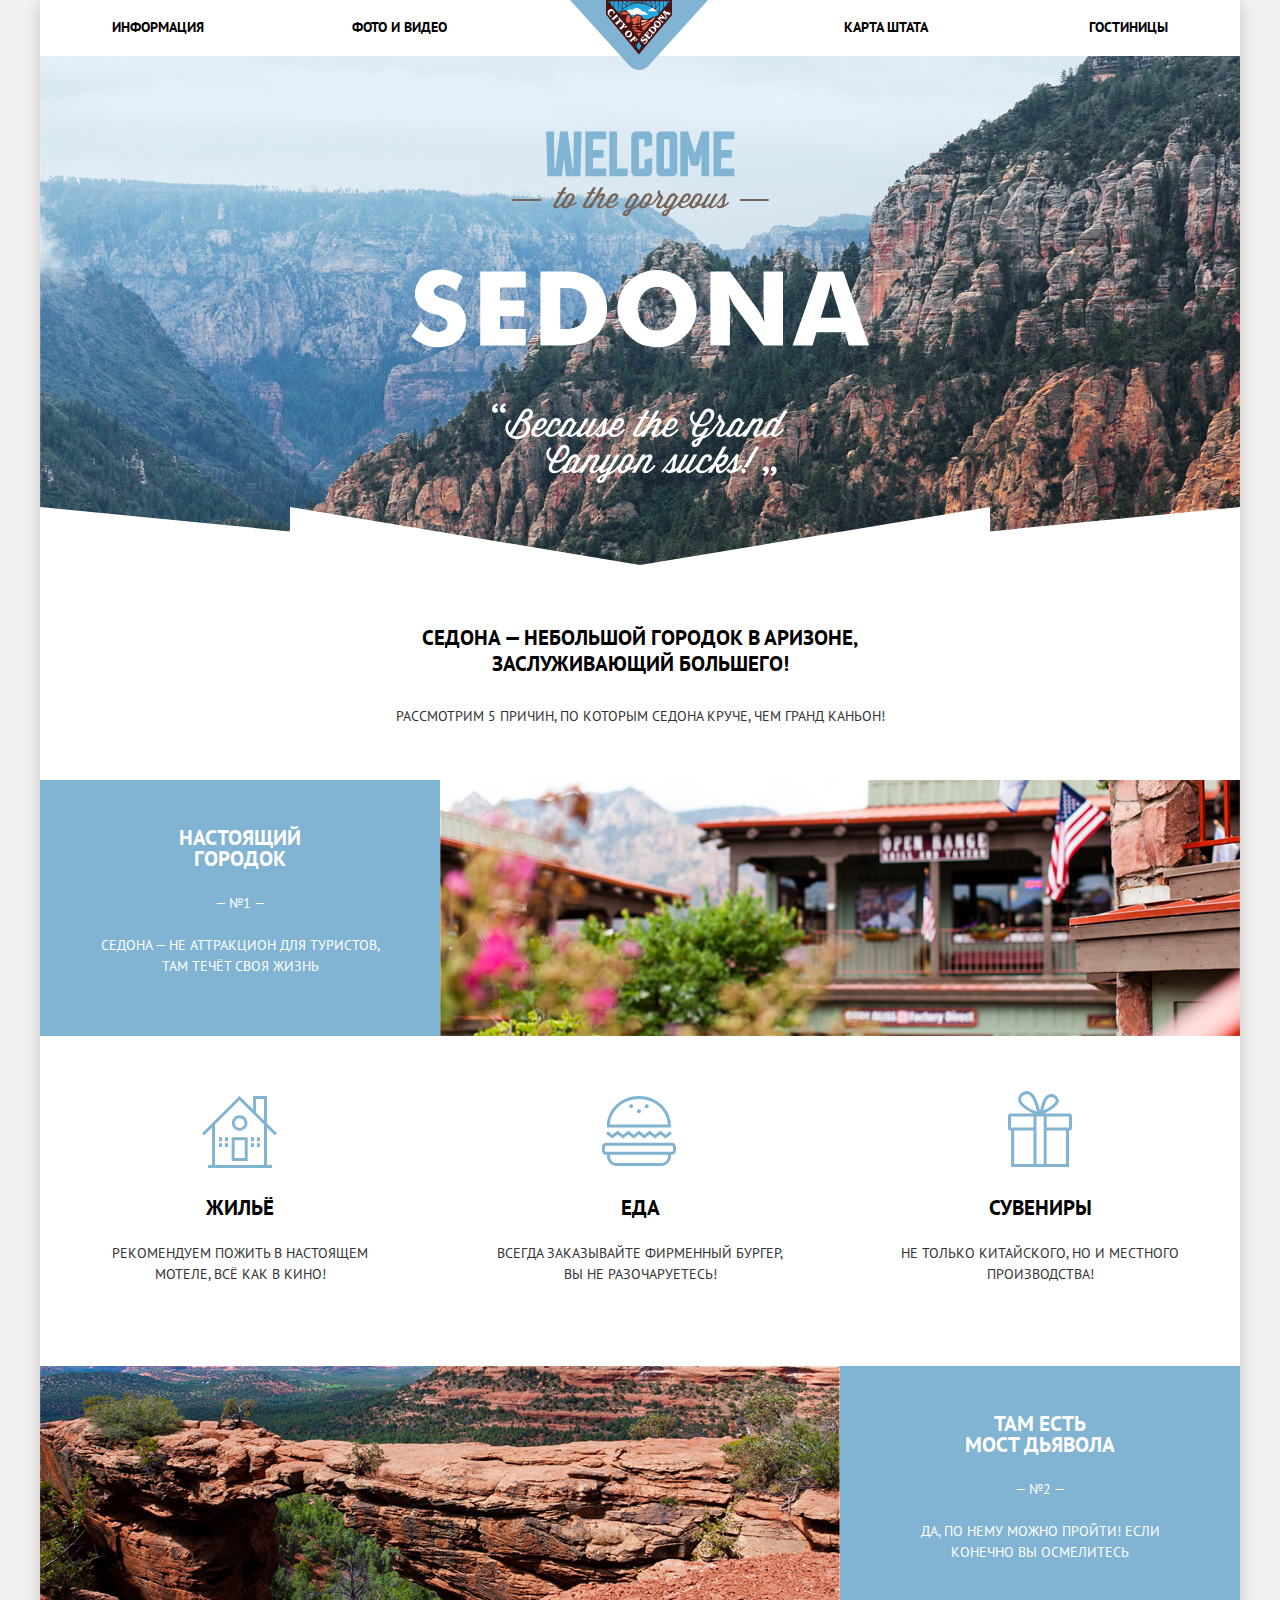
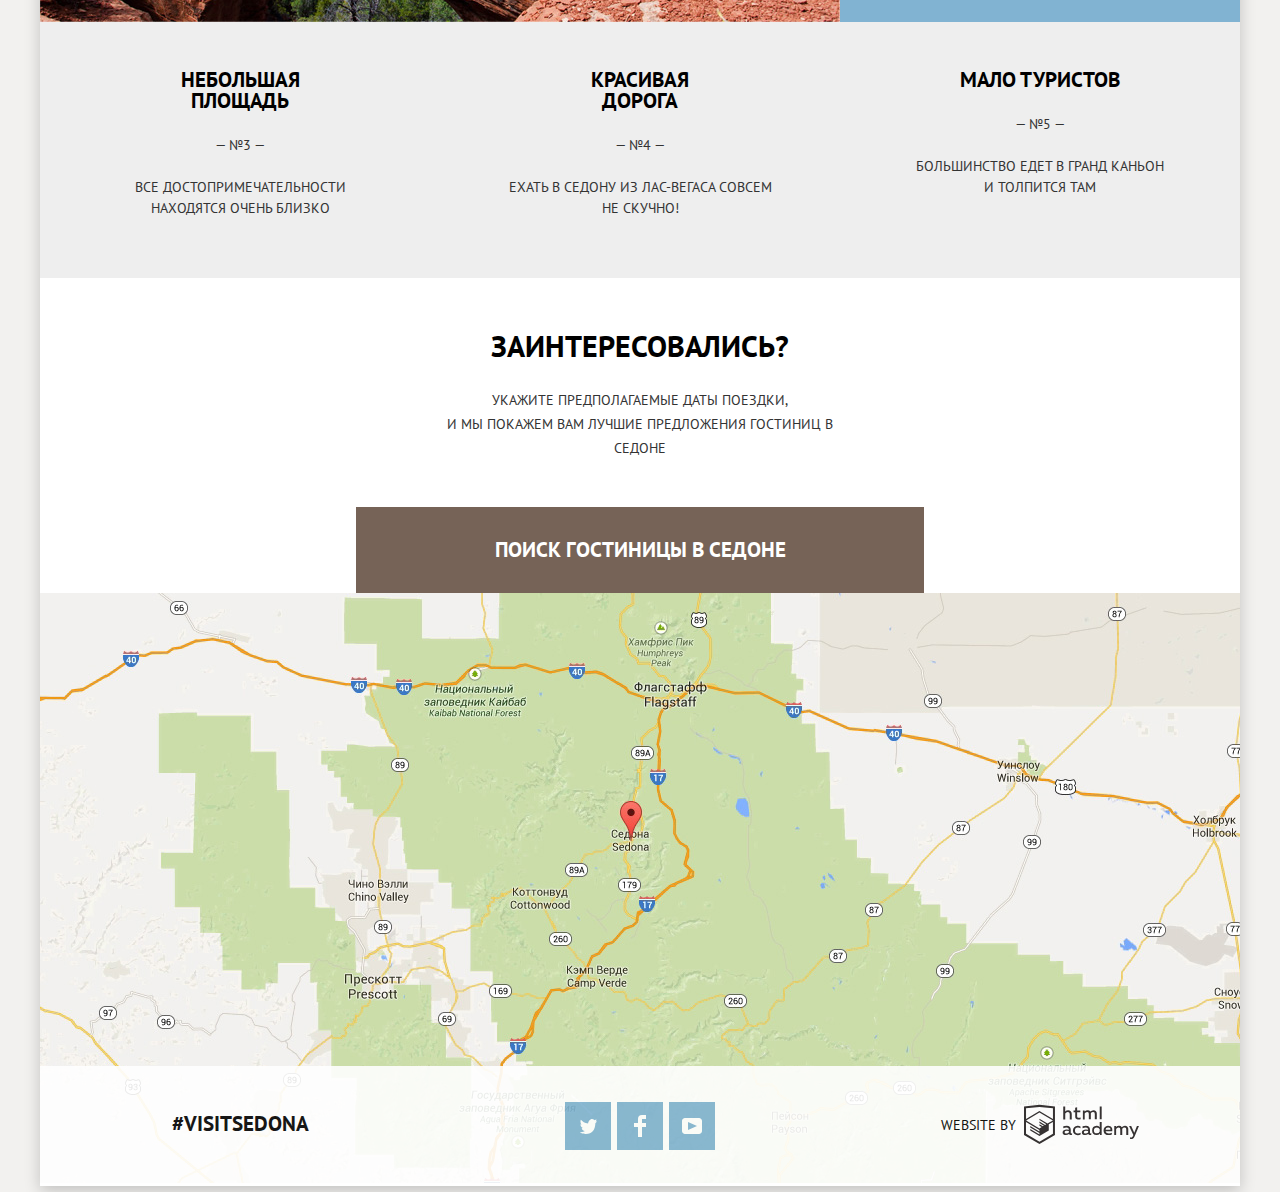
==== commit 2661b779: "Добавляет анимацию ошибки на форму" ====
--- a/index.html
+++ b/index.html
@@ -6,7 +6,7 @@
   <title>Сайт города Седона</title>
   <link href="https://fonts.googleapis.com/css?family=PT+Sans:400,700&display=swap&subset=cyrillic" rel="stylesheet">
   <link href="css/normalize.min.css" rel="stylesheet">
-  <link href="css/style.css" rel="stylesheet">
+  <link href="css/style.min.css" rel="stylesheet">
 </head>
 
 <body>
--- a/css/style.min.css
+++ b/css/style.min.css
@@ -0,0 +1 @@
+html{box-sizing:border-box}*,*::after,*::before{box-sizing:inherit}body{margin:0;padding:0;font-family:"PT Sans",Arial,sans-serif;font-size:14px;line-height:21px;font-weight:400;text-transform:uppercase;color:#000;background-color:#f2f1ef}a{text-decoration:none}.visually-hidden:not(:focus):not(:active),input[type="checkbox"].visually-hidden,input[type="radio"].visually-hidden{position:absolute;width:1px;height:1px;margin:-1px;border:0;padding:0;white-space:nowrap;-webkit-clip-path:inset(100%);clip-path:inset(100%);clip:rect(0 0 0 0);overflow:hidden}.wrapper{width:1200px;margin:0 auto;background-color:#fff;box-shadow:0 5px 15px 0 rgba(0,1,1,.2)}.header{position:relative;padding-right:72px;padding-left:72px}.header__logo{position:absolute;top:0;left:529px;z-index:1}.navigation-header__list{display:-webkit-box;display:-ms-flexbox;display:flex;-ms-flex-wrap:wrap;flex-wrap:wrap;-webkit-box-align:center;-ms-flex-align:center;align-items:center;margin:0;padding:0;list-style:none}.navigation-header__item{width:240px;padding-top:14px;padding-bottom:16px}.navigation-header__item--left{text-align:left}.navigation-header__item--right{text-align:right}.navigation-header__item:nth-child(3){margin-left:auto}.navigation-header__link{line-height:26px;font-weight:700;color:#000}.navigation-header__link:hover,.navigation-header__link:focus{color:#81b3d2}.navigation-header__link:active{color:rgba(0,0,0,.3)}.navigation-header__link--current{color:#766357}.welcome-banner{position:relative;height:509px;margin-bottom:60px;background-image:url(../img/intro-mask.svg),url(../img/mountain.jpg);background-position:left 0 bottom -2px,0 -56px;background-size:1200px 60px,1200px 773px;background-repeat:no-repeat;background-color:#283739}.welcome-banner__text-image{position:absolute;top:75px;left:371px}.main__title{width:440px;margin:0 auto;margin-bottom:26px;font-size:21px;line-height:26px;font-weight:700;text-align:center}.features__list{display:-webkit-box;display:-ms-flexbox;display:flex;-ms-flex-wrap:wrap;flex-wrap:wrap;margin:0;padding:0;list-style:none}.features__item{-ms-flex-preferred-size:400px;flex-basis:400px;-webkit-box-flex:1;-ms-flex-positive:1;flex-grow:1;padding-top:47px}.features__wrapper{position:relative;width:400px}.features__wrapper--right{margin-left:auto}.features__item--image-right{background-image:url(../img/feature-1.jpg);background-position:top 0 right 0;background-size:800px 256px;background-repeat:no-repeat}.features__item--image-left{background-image:url(../img/feature-2.jpg);background-position:top 0 left 0;background-size:800px 256px;background-repeat:no-repeat}.features__item--image-right,.features__item--image-left{-ms-flex-preferred-size:100%;flex-basis:100%;background-color:#81b3d2}.features__item--image-left{text-align:right}.features__item--without-image{background-color:#eee}.features__title{margin:0;margin-bottom:51px;padding:0;font-size:14px;line-height:26px;color:#333;text-align:center}.features-item__title{width:160px;margin:0;margin-right:auto;margin-bottom:24px;margin-left:auto;padding:0;font-size:21px;font-weight:700;text-align:center}.features-item__item-number{margin:0;margin-bottom:21px;padding:0}.features-item__item-number:before{content:"— "}.features-item__item-number:after{content:" —"}.features-item__description{width:280px;margin:0;margin-right:auto;margin-left:auto;margin-bottom:59px;margin-left:auto;padding:0}.features-item__item-number,.features-item__description{color:#333;text-align:center}.features-item__title--text-white,.features-item__item-number--text-white,.features-item__description--text-white{color:#fff}.features-item__description--text-white{width:305px}.city-attractions{display:-webkit-box;display:-ms-flexbox;display:flex;-ms-flex-wrap:wrap;flex-wrap:wrap;margin:0;padding:0;list-style:none;color:#000;background-color:#fff}.city-attractions__item{position:relative;-ms-flex-preferred-size:400px;flex-basis:400px;padding-top:161px}.city-attractions__title::before{content:"";position:absolute;background-repeat:no-repeat;background-position:0 0}.city-attractions__title--accommodation:before{top:60px;left:162px;width:75px;height:72px;background-image:url(../img/icon-1.svg)}.city-attractions__title--food:before{top:60px;left:162px;width:74px;height:70px;background-image:url(../img/icon-3.svg)}.city-attractions__title--souvenirs:before{top:55px;left:168px;width:64px;height:76px;background-image:url(../img/icon-2.svg)}.city-attractions__title,.city-attractions__description{margin:0;padding:0}.city-attractions__title{margin-bottom:25px;font-size:21px;font-weight:700;text-align:center}.city-attractions__description{width:300px;margin-right:auto;margin-bottom:81px;margin-left:auto;color:#333;text-align:center}.hotel-search__wrapper-text{display:-webkit-box;display:-ms-flexbox;display:flex;-webkit-box-orient:vertical;-webkit-box-direction:normal;-ms-flex-direction:column;flex-direction:column;-webkit-box-align:center;-ms-flex-align:center;align-items:center;width:435px;margin:0 auto;margin-bottom:47px;padding-top:50px}.hotel-search__question,.hotel-search__description{margin:0;padding:0}.hotel-search__question{margin-bottom:24px;font-size:30px;line-height:36px;font-weight:700}.hotel-search__description{line-height:24px;color:#333;text-align:center}.hotel-search__wrapper-form{position:relative;width:600px;margin:0 auto}.hotel-search__button{font:inherit;font-size:21px;line-height:26px;font-weight:700;color:#fff;text-align:center;vertical-align:middle;text-transform:uppercase;border:none}.hotel-search__button-popup{display:block;width:568px;min-height:86px;margin:0 auto;background-color:#766357}.hotel-search__button-popup:hover,.hotel-search__button-popup:focus{background-color:#604e43}.hotel-search__button-popup:active{color:rgba(255,255,255,.3);background-color:#503e33}.hotel-search__wrapper-mask{position:absolute;top:86px;width:600px;min-height:415px;overflow:hidden}.hotel-search__wrapper-mask--hidden{display:none}.hotel-search__popup-form{position:absolute;top:87px;left:16px;display:none;-webkit-box-orient:vertical;-webkit-box-direction:normal;-ms-flex-direction:column;flex-direction:column;width:568px;padding-left:55px;padding-top:55px;padding-right:55px;padding-bottom:55px;background-color:#fff;box-shadow:0 7px 15px 0 rgba(0,1,1,.15)}.hotel-search__popup-form--show{top:-386px;display:-webkit-box;display:-ms-flexbox;display:flex;-webkit-animation-name:move-popup;animation-name:move-popup;-webkit-animation-duration:1s;animation-duration:1s;-webkit-animation-fill-mode:forwards;animation-fill-mode:forwards}.hotel-search__popup-form--error{top:0;animation-name:shake;animation-duration:0.6s}@-webkit-keyframes move-popup{to{-webkit-transform:translateY(386px);transform:translateY(386px)}}@keyframes move-popup{to{-webkit-transform:translateY(386px);transform:translateY(386px)}}@-webkit-keyframes shake{0%,100%{-webkit-transform:translateX(0);transform:translateX(0)}10%,30%,50%,70%,90%{-webkit-transform:translateX(-10px);transform:translateX(-10px)}20%,40%,60%,80%{-webkit-transform:translateX(10px);transform:translateX(10px)}}@keyframes shake{0%,100%{-webkit-transform:translateX(0);transform:translateX(0)}10%,30%,50%,70%,90%{-webkit-transform:translateX(-10px);transform:translateX(-10px)}20%,40%,60%,80%{-webkit-transform:translateX(10px);transform:translateX(10px)}}.hotel-search__wrapper-field{position:relative;display:-webkit-box;display:-ms-flexbox;display:flex;-webkit-box-align:center;-ms-flex-align:center;align-items:center;-webkit-box-pack:justify;-ms-flex-pack:justify;justify-content:space-between;margin-bottom:30px}.hotel-search__wrapper-people-number{display:-webkit-box;display:-ms-flexbox;display:flex;-webkit-box-align:center;-ms-flex-align:center;align-items:center;-webkit-box-pack:justify;-ms-flex-pack:justify;justify-content:space-between}.hotel-search__field-name{line-height:26px;font-weight:700}.hotel-search__field-name--adults,.hotel-search__field-name--children{-ms-flex-item-align:center;align-self:center}.hotel-search__field-name--adults{margin-right:41px}.hotel-search__field-name--children{margin-right:26px}.hotel-search__input{padding-left:11px;padding-right:11px;height:38px;font:inherit;font-weight:700;text-transform:uppercase;background-color:#f2f2f2;border:2px solid #f2f2f2}.hotel-search__input:hover{background-color:#ebebeb;border:2px solid #ebebeb}.hotel-search__input:focus{border:solid 2px #e5e5e5;background-color:#fff;outline:none}.hotel-search__input--date{width:346px}.hotel-search__input--people-number{width:38px;padding:0;text-align:center}::-moz-placeholder{opacity:1}.hotel-search__input::-webkit-input-placeholder{color:#000}.hotel-search__input::-moz-placeholder{color:#000}.hotel-search__input:-ms-input-placeholder{color:#000}.hotel-search__input:-moz-placeholder{color:#000}.hotel-search__icon-date{position:absolute;top:8px;right:4px;border:0;background-color:transparent;cursor:pointer}.hotel-search__icon-date path{fill:#cacaca}.hotel-search__icon-date:hover path,.hotel-search__icon-date:focus path{fill:#000}.hotel-search__icon-date:focus{outline:none}.hotel-search__icon-date:active path{fill:#81b3d2}.hotel-search__icon-date:active{outline:none}.hotel-search__icon-minus,.hotel-search__icon-plus{position:relative;width:38px;height:38px;background-color:#f2f2f2;border:1px solid #f2f2f2}.hotel-search__icon-minus::before,.hotel-search__icon-plus::before,.hotel-search__icon-plus::after{content:"";position:absolute;top:17px;left:13px;width:11px;height:3px;background-color:#a9a9a9}.hotel-search__icon-plus::after{-webkit-transform:rotate(90deg);transform:rotate(90deg)}.hotel-search__icon-minus:hover::before,.hotel-search__icon-minus:focus::before,.hotel-search__icon-plus:hover::before,.hotel-search__icon-plus:focus::before,.hotel-search__icon-plus:hover::after,.hotel-search__icon-plus:focus::after{background-color:#000}.hotel-search__icon-minus:active::before,.hotel-search__icon-plus:active::before,.hotel-search__icon-plus:active::after{background-color:#81b3d2}.hotel-search__icon-minus:focus,.hotel-search__icon-plus:focus{outline:none}.hotel-search__button-search{display:block;width:458px;min-height:58px;margin-top:23px;background-color:#81b3d2}.hotel-search__button-search:hover,.hotel-search__button-search:focus{background-color:#669ec0}.hotel-search__button-search:active{color:rgba(255,255,255,.3);background-color:#5496bd}.map{height:590px;background-image:url(../img/map.jpg);background-position:50% 0;background-repeat:no-repeat;background-size:1200px 593px;background-color:#e0edbb}.hotel-search-inner{padding-left:71px;padding-top:26px;padding-right:71px;padding-bottom:31px;background-image:url(../img/filter_inner_background.jpg);background-repeat:no-repeat;background-size:1200px 562px;background-color:#283739;background-position:0 -55px}.form-inner{display:-webkit-box;display:-ms-flexbox;display:flex;margin:0;padding:0}.form-inner__form-group{margin:0;padding:0;border:0}.form-inner__form-group--infrastructure{margin-right:120px}.form-inner__form-group--type-housing{margin-right:auto}.form-inner__form-group--cost-day{width:319px}.form-inner__form-group--cost-day .form-inner__form-title{margin-bottom:11px;margin-left:2px}.form-inner__list,.sorting__list,.sorting__direction-list,.catalog__list{margin:0;padding:0;list-style:none}.form-inner__list{margin-left:40px}.form-inner__item{margin-bottom:25px}.form-inner__item:last-child{margin-bottom:0}.form-inner__form-title{margin-bottom:26px;font-size:16px;font-weight:700;color:#fff}.form-inner__label{position:relative;color:#fff}.form-inner__input{background-color:transparent;border:2px solid #fff;border-radius:2px}.form-inner__input--checkbox + .form-inner__label:before{content:"";position:absolute;top:-2px;left:-39px;width:23px;height:23px;background-image:url(../img/checkbox-off.svg);background-size:23px 23px;background-repeat:no-repeat}.form-inner__input--checkbox:checked + .form-inner__label:before{width:27px;background-image:url(../img/checkbox-on.svg);background-size:27px 23px}.form-inner__input--checkbox:disabled + .form-inner__label:before{background-image:url(../img/checkbox-off-disabled.svg)}.form-inner__input--checkbox:checked:disabled + .form-inner__label:before{background-image:url(../img/checkbox-on-disabled.svg)}.form-inner__input--checkbox:focus + .form-inner__label:before{outline:rgb(0,0,0) auto 5px}.form-inner__price-fields{display:-webkit-box;display:-ms-flexbox;display:flex;position:relative;height:36px;margin-bottom:20px;border:2px solid #fff;border-radius:2px}.form-inner__price-fields::after{content:"";position:absolute;top:50%;left:50%;width:2px;height:22px;background:#fff;-webkit-transform:translate(-50%,-50%);transform:translate(-50%,-50%)}.form-inner__price-fields .form-inner__label{display:-webkit-box;display:-ms-flexbox;display:flex;-webkit-box-align:center;-ms-flex-align:center;align-items:center;width:147px;padding-left:65px;line-height:38px;cursor:pointer}.form-inner__input--text{width:50px;margin:0;padding:0;padding-left:3px;color:inherit;font:inherit;line-height:1.15;text-align:left;background:none;border:none}.form-inner__range{position:relative;margin-bottom:32px}.form-inner__range-bar{height:2px;background:rgba(255,255,255,.3)}.form-inner__range-bar--fill{width:80%;background-color:#fff}.form-inner__range-grip{position:absolute;top:-9px;display:block;width:20px;height:20px;background-color:#fff;border:none;border-radius:50%;box-shadow:0 2px 1px 0 rgba(0,1,1,.2);cursor:pointer}.form-inner__range-grip::before{content:"";position:absolute;top:50%;left:50%;width:4px;height:4px;margin-top:-2px;margin-left:-2px;background-color:#ababab;border-radius:50%}.form-inner__range-grip--min{left:0}.form-inner__range-grip--max{left:79%}.form-inner__range-grip:hover,.form-inner__range-grip:focus{position:absolute;top:-9px;display:block;width:22px;height:22px;background-color:#fff;border:none;border-radius:50%;box-shadow:0 2px 1px 0 rgba(0,1,1,.2);cursor:pointer}.form-inner__button-show{display:block;margin-left:84px;padding:6px 35px;font:inherit;color:#fff;text-align:center;text-transform:uppercase;background-color:transparent;border:2px solid #fff;border-radius:2px;cursor:pointer}.form-inner__button-show:hover,.form-inner__button-show:active,.form-inner__button-show:focus{color:#000;background-color:#fff;border:2px solid #fff}.sorting{display:-webkit-box;display:-ms-flexbox;display:flex;-webkit-box-align:center;-ms-flex-align:center;align-items:center;padding-top:31px;padding-bottom:30px;padding-right:63px;padding-left:71px;border-bottom:1px solid #f6f6f6}.sorting__text,.sorting__title{margin:0;padding:0}.sorting__text{margin-right:48px}.sorting__title{margin-right:39px}.sorting__list,.sorting__direction-list{display:-webkit-box;display:-ms-flexbox;display:flex;-ms-flex-wrap:wrap;flex-wrap:wrap}.sorting__list{margin-right:auto}.sorting__item{margin-right:33px}.sorting__item:last-child{margin-right:0}.sorting__text,.catalog__title-link{font-size:21px;line-height:26px;font-weight:700}.sorting__title,.sorting__link{font-size:12px;line-height:18px}.sorting__link,.sorting__direction-link{color:rgba(0,0,0,.3)}.sorting__link{border-bottom:1px dotted #81b3d2}.sorting__link:hover,.sorting__link:focus,.sorting__direction-link:hover,.sorting__direction-link:focus{color:#81b3d2}.sorting__link:active,.sorting__direction-link:active{color:#000;border:none}.sorting__link--current,.sorting__direction-link--current{color:#81b3d2}.sorting__direction-item{margin-right:11px}.sorting__direction-link{display:inline-block;width:0;height:0;vertical-align:middle}.sorting__direction-link--down{border-top:10px solid #cacaca;border-left:5px solid transparent;border-right:5px solid transparent}.sorting__direction-link--down:hover,.sorting__direction-link--down:focus{border-top:10px solid #231f20}.sorting__direction-link--down:active{border-top:10px solid #81b3d2;border-left:5px solid transparent;border-right:5px solid transparent}.sorting__direction-link--up{border-left:5px solid transparent;border-right:5px solid transparent;border-bottom:10px solid #cacaca}.sorting__direction-link--up:hover,.sorting__direction-link--up:focus{border-bottom:10px solid #231f20}.sorting__direction-link--up:active{border-left:5px solid transparent;border-right:5px solid transparent;border-bottom:10px solid #81b3d2}.sorting__direction-link--current{border-top:10px solid #81b3d2;border-left:5px solid transparent;border-right:5px solid transparent}.catalog{padding-top:24px;padding-right:73px;padding-bottom:89px;padding-left:72px}.catalog__item{position:relative;display:-webkit-box;display:-ms-flexbox;display:flex;-ms-flex-wrap:wrap;flex-wrap:wrap;margin-bottom:24px;padding-bottom:31px}.catalog__item:last-child{margin-bottom:27px}.catalog__item::after{content:"";position:absolute;left:-72px;bottom:0;width:1200px;height:1px;background-color:#f6f6f6}.catalog__image{margin-top:5px;margin-right:30px;background-color:#5496bd}.catalog__title{margin:0;padding:0;margin-bottom:7px}.catalog__title-link{color:#000}.catalog__title-link:hover,.catalog__title-link:focus{color:#81b3d2}.catalog__title-link:active{color:rgba(0,0,0,.3)}.catalog__container{display:-webkit-box;display:-ms-flexbox;display:flex;margin-bottom:15px}.catalog__accommodation,.catalog__cost{margin:0;padding:0;color:#333}.catalog__accommodation--hotel{margin-right:38px}.catalog__accommodation--motel{margin-right:64px}.catalog__accommodation--apartments{margin-right:21px}.catalog__button{display:inline-block;margin-right:2px;padding-top:3px;padding-bottom:3px;color:#fff;font-weight:700;text-align:center;vertical-align:middle}.catalog__button--more-details{width:110px;background-color:#81b3d2}.catalog__button--more-details:hover,.catalog__button--more-details:focus{background-color:#669ec0}.catalog__button--more-details:active{color:rgba(255,255,255,.3);background-color:#5496bd}.catalog__button--booking{width:142px;background-color:#766357}.catalog__button--booking:hover,.catalog__button--booking:focus{background-color:#604e43}.catalog__button--booking:active{color:rgba(255,255,255,.3);background-color:#503e33}.catalog__raiting{margin-left:auto}.catalog__raiting-stars{height:17px;margin-top:4px;margin-bottom:46px;margin-left:auto;background-image:url(../img/star.svg);background-repeat:space;background-size:18px 17px}.catalog__raiting-stars--one-star{width:17px}.catalog__raiting-stars--two-stars{width:40px}.catalog__raiting-stars--three-stars{width:64px}.catalog__raiting-stars--four-stars{width:88px}.catalog__raiting-stars--five-stars{width:112px}.catalog__stars-list{display:-webkit-box;display:-ms-flexbox;display:flex;-webkit-box-pack:end;-ms-flex-pack:end;justify-content:flex-end;margin-bottom:46px;padding-top:5px;list-style:none}.catalog__stars-item{position:relative;width:18px;height:17px;margin-left:5px}.catalog__stars-item:before{content:"";position:absolute;width:18px;height:17px;background-image:url(../img/star.svg);background-size:18px 17px}.catalog__raiting-numbers{display:block;width:110px;height:27px;margin:0;margin-left:auto;padding:0;padding-top:3px;padding-left:4px;background-color:#f2f2f2;color:#666;text-align:center}.footer{display:-webkit-box;display:-ms-flexbox;display:flex;-webkit-box-align:start;-ms-flex-align:start;align-items:start;margin-top:-117px;background-color:#fff;opacity:.9}.footer__hashtag{display:-webkit-box;display:-ms-flexbox;display:flex;-webkit-box-pack:center;-ms-flex-pack:center;justify-content:center;-ms-flex-wrap:wrap;flex-wrap:wrap;width:400px;padding-top:45px;padding-bottom:48px;font-size:21px;font-weight:700;line-height:26px;text-align:center;color:#000}.footer__socials-list{display:-webkit-box;display:-ms-flexbox;display:flex;-ms-flex-wrap:wrap;flex-wrap:wrap;-webkit-box-pack:center;-ms-flex-pack:center;justify-content:center;width:400px;margin:0;padding:0;padding-top:36px;padding-bottom:31px;list-style:none}.footer__socials-item{margin-right:6px;margin-bottom:5px}.footer__socials-item:last-child{margin-right:0}.footer__socials-link{display:-webkit-box;display:-ms-flexbox;display:flex;-webkit-box-align:center;-ms-flex-align:center;align-items:center;-webkit-box-pack:center;-ms-flex-pack:center;justify-content:center;-ms-flex-wrap:wrap;flex-wrap:wrap;width:46px;height:48px;background-color:#81b3d2}.footer__socials-link:hover,.footer__socials-link:focus{background-color:#669ec0}.footer__socials-link:active{background-color:#5496bd}.footer__socials-link:active path{opacity:.3}.footer__wrapper-developer{display:-webkit-box;display:-ms-flexbox;display:flex;-webkit-box-pack:center;-ms-flex-pack:center;justify-content:center;-webkit-box-align:center;-ms-flex-align:center;align-items:center;-ms-flex-wrap:wrap;flex-wrap:wrap;width:400px;padding-top:33px;padding-bottom:34px}.footer__developer-name{display:inline-block;margin:0;padding:0;margin-right:8px;vertical-align:middle;line-height:26px}.footer__developer-link path{fill:#231f20}.footer__developer-link:hover path,.footer__developer-link:focus path{fill:#81b3d2}.footer__developer-link:active path{fill:#bdbbbc}.footer__logo{display:inline-block;margin-top:5px;vertical-align:middle}
